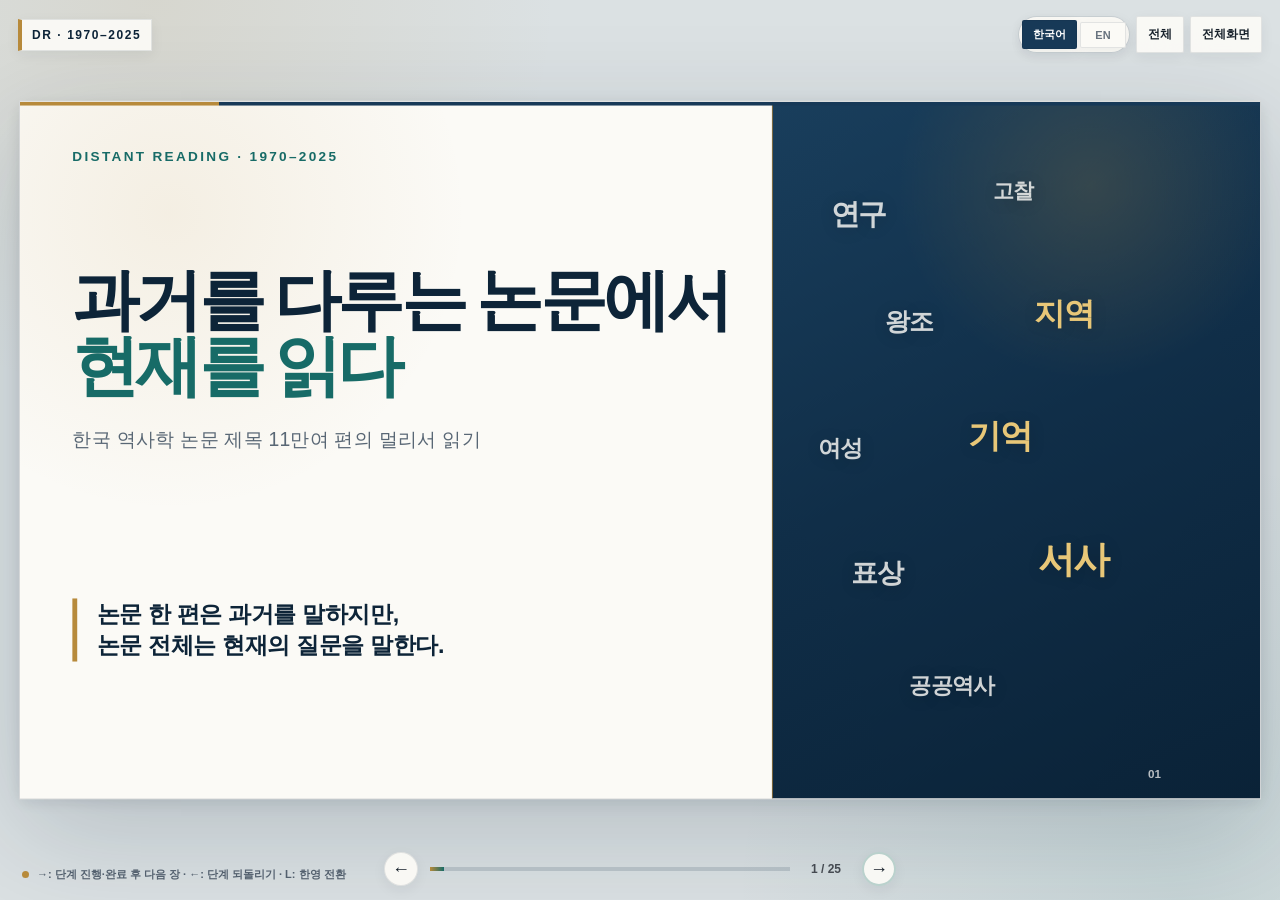
==== Korean_Historiography/index.html @ 8d629c1c "발표자료 2종 게시 및 Pages 진입점 추가" ====
<!DOCTYPE html>
<html lang="en">
<head>
  <meta charset="UTF-8">
  <meta name="viewport" content="width=device-width, initial-scale=1.0">
  <meta http-equiv="refresh" content="0; url=DH2026_Historiography_presentation.html">
  <link rel="canonical" href="DH2026_Historiography_presentation.html">
  <title>A Distant Reading of the Bulletin of Korean Historical Studies · DH2026</title>
  <script>
    window.location.replace(
      "DH2026_Historiography_presentation.html" +
      window.location.search +
      window.location.hash
    );
  </script>
</head>
<body>
  <p><a href="DH2026_Historiography_presentation.html">Open the presentation</a></p>
</body>
</html>
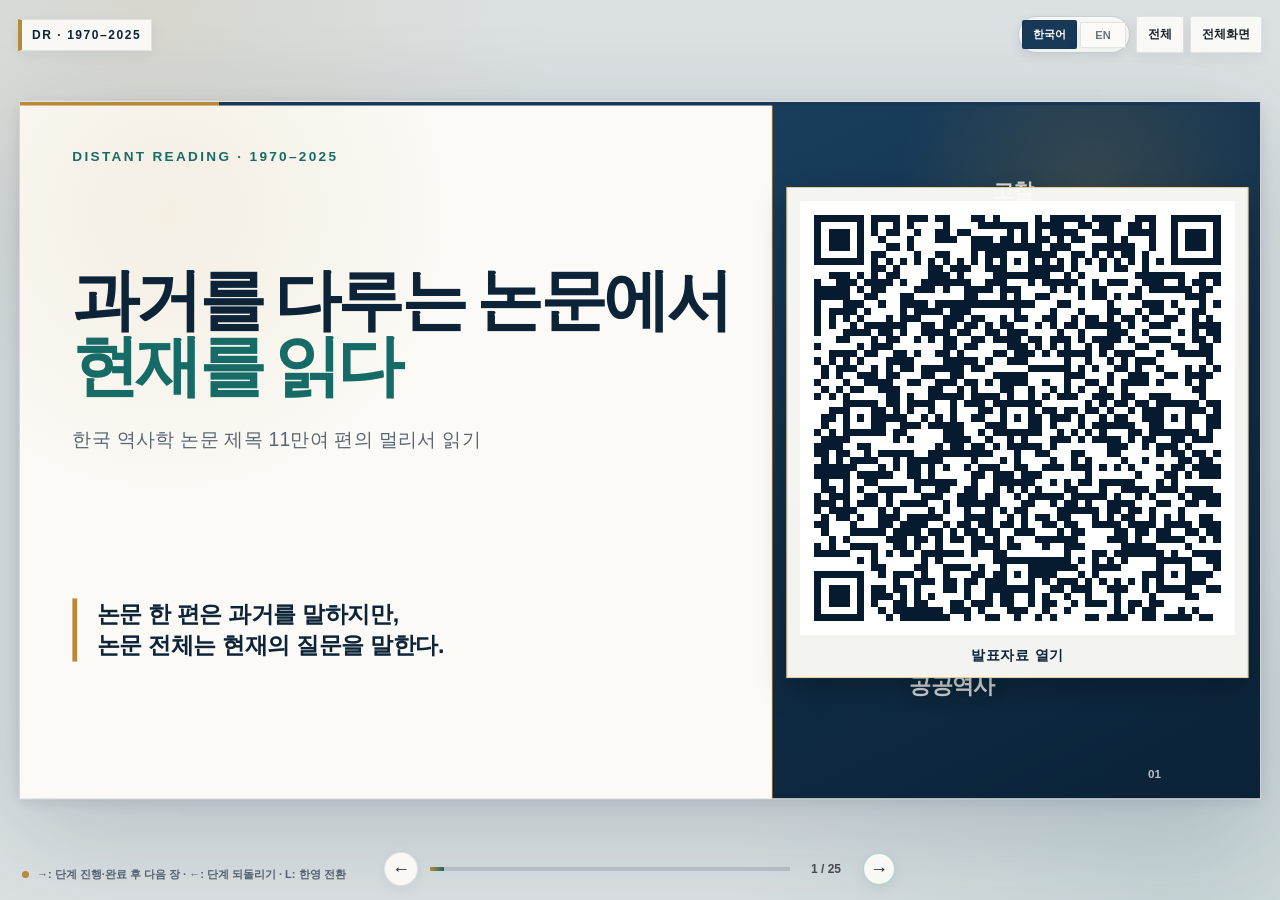
==== commit 5d175634: "Add files via upload" ====
--- a/Korean_Historiography/index.html
+++ b/Korean_Historiography/index.html
@@ -1,20 +1,4739 @@
-<!DOCTYPE html>
-<html lang="en">
-<head>
-  <meta charset="UTF-8">
-  <meta name="viewport" content="width=device-width, initial-scale=1.0">
-  <meta http-equiv="refresh" content="0; url=DH2026_Historiography_presentation.html">
-  <link rel="canonical" href="DH2026_Historiography_presentation.html">
-  <title>A Distant Reading of the Bulletin of Korean Historical Studies · DH2026</title>
-  <script>
-    window.location.replace(
-      "DH2026_Historiography_presentation.html" +
-      window.location.search +
-      window.location.hash
+<!doctype html>
+<html lang="ko">
+  <head>
+    <meta charset="utf-8" />
+    <meta name="viewport" content="width=device-width, initial-scale=1" />
+    <meta name="color-scheme" content="light" />
+    <meta
+      name="description"
+      content="1970~2025년 한국 역사학 논문 제목의 멀리서 읽기 — 한영 통합 발표자료"
+    />
+    <title>과거를 다루는 논문에서 현재를 읽다</title>
+    <style>
+:root {
+  --canvas: #ffffff;
+  --ink: #09111c;
+  --muted: #5f6975;
+  --panel: #e8edf2;
+  --panel-2: #f3f6f8;
+  --rule: #aeb8c3;
+  --accent: #315a7d;
+  --accent-strong: #0b2a4a;
+  --accent-deep: #061a30;
+  --danger-muted: #717984;
+  --slide-w: 1280px;
+  --slide-h: 720px;
+  --deck-scale: 0.8;
+  --font:
+    Pretendard, "Noto Sans KR", "Apple SD Gothic Neo", "Malgun Gothic",
+    "Segoe UI", Arial, sans-serif;
+}
+
+* {
+  box-sizing: border-box;
+}
+
+html,
+body {
+  width: 100%;
+  height: 100%;
+  margin: 0;
+}
+
+body {
+  overflow: hidden;
+  background: #dce2e8;
+  color: var(--ink);
+  font-family: var(--font);
+  -webkit-font-smoothing: antialiased;
+}
+
+body.render-mode {
+  background: var(--canvas);
+}
+
+body.render-mode .stage {
+  top: 360px;
+  left: 640px;
+  box-shadow: none;
+}
+
+body.render-mode .deck-toolbar,
+body.render-mode .deck-controls {
+  display: none;
+}
+
+button,
+a {
+  font: inherit;
+}
+
+button {
+  color: inherit;
+}
+
+.skip-link {
+  position: fixed;
+  z-index: 100;
+  top: 8px;
+  left: 8px;
+  padding: 8px 12px;
+  background: var(--ink);
+  color: #fff;
+  transform: translateY(-140%);
+}
+
+.skip-link:focus {
+  transform: none;
+}
+
+/* Language landing */
+.language-landing {
+  display: grid;
+  place-items: center;
+  overflow: auto;
+  background: var(--canvas);
+}
+
+.language-panel {
+  width: min(1040px, calc(100vw - 64px));
+  padding: 60px 0;
+}
+
+.language-panel h1 {
+  margin: 24px 0 18px;
+  font-size: clamp(48px, 6vw, 84px);
+  line-height: 0.98;
+  letter-spacing: -0.055em;
+}
+
+.kicker {
+  margin: 0;
+  font-size: 14px;
+  font-weight: 800;
+  letter-spacing: 0.16em;
+}
+
+.landing-en {
+  margin: 0;
+  color: var(--muted);
+  font-size: 24px;
+  letter-spacing: -0.02em;
+}
+
+.language-choices {
+  display: grid;
+  grid-template-columns: 1fr 1fr;
+  gap: 0;
+  margin-top: 76px;
+  border-top: 1px solid var(--ink);
+  border-bottom: 1px solid var(--ink);
+}
+
+.language-choice {
+  display: flex;
+  align-items: center;
+  gap: 24px;
+  min-height: 132px;
+  padding: 24px;
+  color: var(--ink);
+  text-decoration: none;
+}
+
+.language-choice + .language-choice {
+  border-left: 1px solid var(--ink);
+}
+
+.language-choice:hover,
+.language-choice:focus-visible {
+  background: var(--panel-2);
+  outline: 3px solid var(--accent-strong);
+  outline-offset: -3px;
+}
+
+.language-code {
+  display: grid;
+  width: 64px;
+  height: 64px;
+  place-items: center;
+  background: var(--ink);
+  color: #fff;
+  font-weight: 800;
+}
+
+.language-choice strong,
+.language-choice small {
+  display: block;
+}
+
+.language-choice strong {
+  font-size: 24px;
+}
+
+.language-choice small {
+  margin-top: 6px;
+  color: var(--muted);
+}
+
+.landing-help {
+  margin: 22px 0 0;
+  color: var(--muted);
+  font-size: 14px;
+}
+
+/* Deck chrome */
+.stage {
+  position: fixed;
+  z-index: 1;
+  top: 50%;
+  left: 50%;
+  width: var(--slide-w);
+  height: var(--slide-h);
+  overflow: hidden;
+  background: var(--canvas);
+  box-shadow: 0 24px 90px rgba(0, 0, 0, 0.16);
+  transform: translate(-50%, -50%) scale(var(--deck-scale));
+  transform-origin: center;
+}
+
+.deck-toolbar,
+.deck-controls {
+  position: fixed;
+  z-index: 30;
+  display: flex;
+  align-items: center;
+}
+
+.deck-toolbar {
+  top: 14px;
+  right: 18px;
+  left: 18px;
+  justify-content: space-between;
+}
+
+.deck-home,
+.toolbar-actions a,
+.toolbar-actions button,
+.deck-controls button {
+  border: 0;
+  background: rgba(255, 255, 255, 0.92);
+  color: var(--ink);
+  text-decoration: none;
+  cursor: pointer;
+}
+
+.deck-home {
+  padding: 8px 10px;
+  font-size: 12px;
+  font-weight: 900;
+  letter-spacing: 0.1em;
+}
+
+.toolbar-actions {
+  display: flex;
+  gap: 2px;
+}
+
+.toolbar-actions a,
+.toolbar-actions button {
+  padding: 8px 11px;
+  font-size: 12px;
+  font-weight: 700;
+}
+
+.toolbar-actions a:hover,
+.toolbar-actions button:hover,
+.toolbar-actions a:focus-visible,
+.toolbar-actions button:focus-visible,
+.deck-controls button:hover,
+.deck-controls button:focus-visible {
+  background: var(--ink);
+  color: #fff;
+  outline: none;
+}
+
+.deck-controls {
+  right: 18px;
+  bottom: 14px;
+  left: 18px;
+  justify-content: center;
+  gap: 12px;
+  pointer-events: none;
+}
+
+.deck-controls > * {
+  pointer-events: auto;
+}
+
+.deck-controls button {
+  display: grid;
+  width: 34px;
+  height: 34px;
+  place-items: center;
+  border-radius: 50%;
+  font-size: 18px;
+}
+
+.progress-track {
+  width: min(360px, 36vw);
+  height: 3px;
+  overflow: hidden;
+  background: rgba(0, 0, 0, 0.16);
+}
+
+.progress-track span {
+  display: block;
+  width: 0;
+  height: 100%;
+  background: var(--accent-strong);
+  transition: width 220ms ease;
+}
+
+.slide-counter {
+  min-width: 48px;
+  color: #454a51;
+  font-size: 12px;
+  font-weight: 800;
+  text-align: center;
+}
+
+/* Slide base */
+.slide {
+  position: relative;
+  width: var(--slide-w);
+  height: var(--slide-h);
+  overflow: hidden;
+  padding: 44px 54px 42px;
+  background: var(--canvas);
+}
+
+.slide::after {
+  position: absolute;
+  right: 54px;
+  bottom: 20px;
+  width: 40px;
+  border-top: 2px solid var(--accent-strong);
+  content: "";
+}
+
+.slide-header {
+  position: relative;
+  z-index: 3;
+}
+
+.eyebrow {
+  margin: 0 0 12px;
+  color: var(--muted);
+  font-size: 13px;
+  font-weight: 900;
+  letter-spacing: 0.15em;
+}
+
+.slide-title {
+  max-width: 1172px;
+  margin: 0;
+  font-size: 42px;
+  font-weight: 760;
+  line-height: 1.08;
+  letter-spacing: -0.045em;
+}
+
+.slide-title em,
+.slide em {
+  color: var(--accent-strong);
+  font-style: normal;
+}
+
+.slide-body,
+.slide-visual {
+  position: relative;
+  z-index: 2;
+}
+
+.slide-footer {
+  position: absolute;
+  z-index: 8;
+  right: 54px;
+  bottom: 20px;
+  color: var(--muted);
+  font-size: 12px;
+  font-weight: 800;
+  transform: translateX(-50px);
+}
+
+.takeaway {
+  margin: 0;
+  font-size: 22px;
+  line-height: 1.4;
+  letter-spacing: -0.025em;
+}
+
+.micro-note,
+.caution,
+.unit-label {
+  color: var(--muted);
+  font-size: 13px;
+  line-height: 1.45;
+}
+
+.caution {
+  padding-left: 12px;
+  border-left: 3px solid var(--rule);
+}
+
+.deck-definition {
+  margin: 18px 0 0;
+  color: #333941;
+  font-size: 18px;
+  line-height: 1.45;
+}
+
+/* Cover */
+.layout-cover {
+  padding: 48px 54px;
+}
+
+.layout-cover .slide-title {
+  width: 660px;
+  margin-top: 108px;
+  font-size: 67px;
+  line-height: 0.98;
+}
+
+body[data-lang="en"] .layout-cover .slide-title {
+  width: 690px;
+  font-size: 60px;
+  line-height: 1;
+}
+
+.layout-cover .cover-subtitle {
+  width: 590px;
+  margin: 28px 0 0;
+  color: var(--muted);
+  font-size: 20px;
+}
+
+.layout-cover .slide-body {
+  position: static;
+}
+
+.layout-cover .cover-thesis {
+  position: absolute;
+  top: 512px;
+  left: 54px;
+  width: 590px;
+  margin: 0;
+  font-size: 24px;
+  font-weight: 700;
+  line-height: 1.35;
+  letter-spacing: -0.025em;
+}
+
+body[data-lang="en"] .layout-cover .cover-thesis {
+  top: 440px;
+}
+
+.layout-cover .slide-visual {
+  position: absolute;
+  top: 0;
+  right: 0;
+  width: 505px;
+  height: 720px;
+  background: var(--panel-2);
+  border-left: 1px solid var(--rule);
+}
+
+.word-field {
+  position: absolute;
+  inset: 46px 38px;
+}
+
+.word-field span {
+  position: absolute;
+  top: var(--y);
+  left: var(--x);
+  color: #15181d;
+  font-size: calc(30px * var(--s));
+  font-weight: 760;
+  letter-spacing: -0.05em;
+  white-space: nowrap;
+}
+
+.word-field span:nth-child(4),
+.word-field span:nth-child(6),
+.word-field span:nth-child(8) {
+  color: var(--accent-strong);
+}
+
+.word-field-en span {
+  font-size: calc(27px * var(--s));
+}
+
+/* Research question */
+.layout-split-claim .slide-body {
+  margin-top: 52px;
+}
+
+.question-pair {
+  display: grid;
+  grid-template-columns: 1fr 1fr;
+  min-height: 344px;
+  border-top: 1px solid var(--ink);
+  border-bottom: 1px solid var(--ink);
+}
+
+.question-pair section {
+  position: relative;
+  padding: 48px 38px;
+}
+
+.question-pair section + section {
+  border-left: 1px solid var(--ink);
+  background: var(--panel-2);
+}
+
+.question-pair p {
+  margin: 0 0 24px;
+  color: var(--muted);
+  font-size: 17px;
+}
+
+.question-pair strong {
+  display: block;
+  font-size: 38px;
+  line-height: 1.16;
+  letter-spacing: -0.04em;
+}
+
+.question-index {
+  position: absolute;
+  top: 18px;
+  right: 24px;
+  color: var(--accent-strong);
+  font-size: 14px;
+  font-weight: 900;
+}
+
+.bottom-question {
+  margin: 25px 0 0;
+  font-size: 23px;
+  line-height: 1.35;
+  text-align: center;
+}
+
+/* Corpus */
+.layout-corpus .slide-body {
+  margin-top: 52px;
+}
+
+.metric-row {
+  display: grid;
+  grid-template-columns: repeat(3, 1fr);
+  border-top: 1px solid var(--ink);
+  border-bottom: 1px solid var(--ink);
+}
+
+.metric {
+  min-height: 158px;
+  padding: 28px 26px 24px;
+}
+
+.metric + .metric {
+  border-left: 1px solid var(--ink);
+}
+
+.metric strong,
+.metric span {
+  display: block;
+}
+
+.metric strong {
+  font-size: 46px;
+  letter-spacing: -0.045em;
+}
+
+.metric span {
+  margin-top: 12px;
+  color: var(--muted);
+  font-size: 16px;
+}
+
+.metric-muted {
+  color: var(--danger-muted);
+}
+
+.metric-accent {
+  background: var(--accent-strong);
+  color: #fff;
+}
+
+.metric-accent span {
+  color: rgba(255, 255, 255, 0.78);
+}
+
+.clarifier {
+  margin: 25px 0 0;
+  font-size: 19px;
+  line-height: 1.5;
+}
+
+.layout-corpus .slide-visual {
+  position: absolute;
+  right: 54px;
+  bottom: 74px;
+  left: 54px;
+}
+
+.pipeline {
+  display: flex;
+  align-items: center;
+  justify-content: space-between;
+  height: 58px;
+  border-top: 1px solid var(--rule);
+  border-bottom: 1px solid var(--rule);
+}
+
+.pipeline span {
+  font-size: 15px;
+  font-weight: 800;
+}
+
+.pipeline i {
+  color: var(--accent-strong);
+  font-style: normal;
+}
+
+.audit-line {
+  display: flex;
+  justify-content: flex-end;
+  gap: 26px;
+  margin-top: 14px;
+  color: var(--muted);
+  font-size: 13px;
+}
+
+.audit-line b {
+  color: var(--ink);
+}
+
+/* Volume */
+.layout-volume .slide-body {
+  position: absolute;
+  top: 168px;
+  left: 54px;
+  width: 500px;
+  height: 460px;
+}
+
+.volume-chart {
+  display: flex;
+  align-items: flex-end;
+  justify-content: center;
+  gap: 82px;
+  height: 420px;
+  padding: 0 36px 28px;
+  border-bottom: 1px solid var(--ink);
+}
+
+.volume-column {
+  display: grid;
+  grid-template-rows: 34px 300px 24px;
+  align-items: end;
+  width: 145px;
+  height: 100%;
+  text-align: center;
+}
+
+.volume-value {
+  align-self: center;
+  font-size: 23px;
+  font-weight: 850;
+}
+
+.volume-bar {
+  width: 100%;
+  height: var(--h);
+  min-height: 18px;
+  background: var(--ink);
+}
+
+.accent-bar {
+  background: var(--accent-strong);
+}
+
+.volume-label {
+  padding-top: 8px;
+  color: var(--muted);
+  font-size: 14px;
+  font-weight: 700;
+}
+
+.layout-volume .slide-visual {
+  position: absolute;
+  top: 166px;
+  right: 54px;
+  width: 590px;
+}
+
+.method-list {
+  border-top: 1px solid var(--ink);
+}
+
+.method-list p {
+  display: flex;
+  align-items: center;
+  min-height: 64px;
+  margin: 0;
+  border-bottom: 1px solid var(--rule);
+  font-size: 21px;
+  font-weight: 700;
+}
+
+.method-list span {
+  width: 54px;
+  color: var(--accent-strong);
+  font-size: 13px;
+  font-weight: 900;
+}
+
+.formula {
+  margin: 30px 0 0;
+  padding: 20px 24px;
+  background: var(--panel-2);
+  font-size: 18px;
+}
+
+/* Title density */
+.layout-title-density .slide-body {
+  margin-top: 50px;
+}
+
+.dual-change {
+  display: grid;
+  grid-template-columns: 1fr 1fr;
+  border-top: 1px solid var(--ink);
+  border-bottom: 1px solid var(--ink);
+}
+
+.dual-change section {
+  min-height: 230px;
+  padding: 28px 34px;
+}
+
+.dual-change section + section {
+  border-left: 1px solid var(--ink);
+}
+
+.dual-change section > span {
+  color: var(--muted);
+  font-size: 16px;
+  font-weight: 700;
+}
+
+.change-values {
+  display: flex;
+  align-items: baseline;
+  justify-content: space-between;
+  margin-top: 24px;
+}
+
+.change-values b,
+.change-values strong {
+  font-size: 31px;
+  letter-spacing: -0.04em;
+}
+
+.change-values strong {
+  color: var(--accent-strong);
+}
+
+.change-values i {
+  color: var(--rule);
+  font-style: normal;
+}
+
+.change-track {
+  position: relative;
+  height: 8px;
+  margin-top: 28px;
+  background: var(--panel);
+}
+
+.change-track span,
+.change-track b {
+  position: absolute;
+  top: 0;
+  height: 8px;
+}
+
+.change-track span {
+  left: 0;
+  width: var(--w);
+  background: var(--ink);
+}
+
+.change-track b {
+  right: 0;
+  width: calc(100% - var(--w) - 10px);
+  background: var(--accent-strong);
+}
+
+.dual-change small {
+  display: block;
+  margin-top: 15px;
+  color: var(--accent-strong);
+  font-size: 16px;
+  font-weight: 900;
+}
+
+.layout-title-density .slide-visual {
+  margin-top: 36px;
+}
+
+.grammar-shift {
+  display: grid;
+  grid-template-columns: 1fr 44px 1.35fr;
+  align-items: center;
+}
+
+.grammar-shift > div {
+  padding: 17px 20px;
+  border: 1px solid var(--rule);
+}
+
+.grammar-shift > i {
+  color: var(--accent-strong);
+  font-style: normal;
+  text-align: center;
+}
+
+.grammar-shift span,
+.grammar-shift b {
+  display: block;
+}
+
+.grammar-shift span {
+  margin-bottom: 8px;
+  color: var(--muted);
+  font-size: 13px;
+}
+
+.grammar-shift b {
+  font-size: 18px;
+}
+
+.grammar-rich {
+  border-color: var(--accent-strong) !important;
+}
+
+.layout-title-density .takeaway {
+  margin-top: 20px;
+  text-align: center;
+}
+
+/* Timeline */
+.layout-timeline .slide-body {
+  margin-top: 12px;
+}
+
+.era-timeline {
+  position: relative;
+  display: grid;
+  grid-template-columns: repeat(7, 1fr);
+  margin-top: 60px;
+  padding-top: 24px;
+}
+
+.era-timeline::before {
+  position: absolute;
+  top: 4px;
+  right: 5%;
+  left: 5%;
+  border-top: 2px solid var(--ink);
+  content: "";
+}
+
+.era-timeline > div {
+  position: relative;
+  min-height: 130px;
+  padding: 0 13px;
+  border-right: 1px solid var(--rule);
+}
+
+.era-timeline > div:last-child {
+  border-right: 0;
+}
+
+.era-timeline > div::before {
+  position: absolute;
+  top: -27px;
+  left: 13px;
+  width: 10px;
+  height: 10px;
+  background: var(--ink);
+  border-radius: 50%;
+  content: "";
+}
+
+.era-timeline > div:nth-child(4)::before,
+.era-timeline > div:nth-child(5)::before,
+.era-timeline > div:nth-child(7)::before {
+  background: var(--accent-strong);
+}
+
+.era-timeline b,
+.era-timeline span {
+  display: block;
+}
+
+.era-timeline b {
+  margin-bottom: 13px;
+  color: var(--accent-strong);
+  font-size: 14px;
+}
+
+.era-timeline span {
+  font-size: 17px;
+  font-weight: 760;
+  line-height: 1.45;
+  letter-spacing: -0.025em;
+}
+
+.era-timeline-en span {
+  font-size: 14px;
+}
+
+.layout-timeline .slide-visual {
+  position: absolute;
+  right: 54px;
+  bottom: 58px;
+  left: 54px;
+}
+
+.three-stats {
+  display: grid;
+  grid-template-columns: repeat(3, 1fr);
+  border-top: 1px solid var(--ink);
+  border-bottom: 1px solid var(--ink);
+}
+
+.three-stats span {
+  padding: 16px 20px;
+  color: var(--muted);
+  font-size: 14px;
+  text-align: center;
+}
+
+.three-stats span + span {
+  border-left: 1px solid var(--rule);
+}
+
+.three-stats b {
+  margin-right: 8px;
+  color: var(--ink);
+  font-size: 24px;
+}
+
+.layout-timeline .micro-note {
+  margin: 12px 0 0;
+  text-align: center;
+}
+
+/* 1970s grammar */
+.layout-grammar-era .slide-body {
+  margin-top: 55px;
+}
+
+.token-line {
+  display: flex;
+  flex-wrap: wrap;
+  gap: 10px;
+}
+
+.token-line span {
+  padding: 10px 16px;
+  background: var(--panel);
+  font-weight: 800;
+}
+
+.token-line-large span {
+  padding: 14px 23px;
+  font-size: 24px;
+}
+
+.token-line-en span {
+  font-size: 17px;
+}
+
+.grammar-equation {
+  display: grid;
+  grid-template-columns: 1fr 80px 1fr;
+  align-items: center;
+  margin-top: 52px;
+  padding: 34px 0;
+  border-top: 1px solid var(--ink);
+  border-bottom: 1px solid var(--ink);
+}
+
+.grammar-equation > div {
+  text-align: center;
+}
+
+.grammar-equation small,
+.grammar-equation b {
+  display: block;
+}
+
+.grammar-equation small {
+  margin-bottom: 12px;
+  color: var(--muted);
+  font-size: 15px;
+}
+
+.grammar-equation b {
+  font-size: 28px;
+}
+
+.grammar-equation > i {
+  color: var(--accent-strong);
+  font-size: 32px;
+  font-style: normal;
+  text-align: center;
+}
+
+.layout-grammar-era .slide-visual {
+  display: flex;
+  align-items: flex-end;
+  justify-content: space-between;
+  margin-top: 28px;
+}
+
+.era-claim {
+  margin: 0;
+  font-size: 26px;
+  font-weight: 680;
+  line-height: 1.35;
+  letter-spacing: -0.035em;
+}
+
+.layout-grammar-era .caution {
+  width: 260px;
+  margin: 0;
+}
+
+/* Rise */
+.layout-rise .slide-body {
+  position: absolute;
+  top: 180px;
+  left: 54px;
+  width: 660px;
+}
+
+.rise-chart {
+  border-top: 1px solid var(--ink);
+}
+
+.rise-chart > div {
+  display: grid;
+  grid-template-columns: 82px 1fr 112px;
+  align-items: center;
+  min-height: 61px;
+  border-bottom: 1px solid var(--rule);
+}
+
+.rise-chart > div > span {
+  font-size: 18px;
+  font-weight: 800;
+}
+
+.rise-chart > div > strong {
+  font-size: 14px;
+  text-align: right;
+}
+
+.rise-chart i {
+  position: relative;
+  display: block;
+  height: 7px;
+  margin: 0 15px;
+  background: var(--panel);
+}
+
+.rise-chart i b {
+  position: absolute;
+  top: 0;
+  left: var(--start);
+  width: calc(var(--end) - var(--start));
+  height: 7px;
+  background: var(--accent-strong);
+}
+
+.rise-chart i b::before,
+.rise-chart i b::after {
+  position: absolute;
+  top: 50%;
+  width: 12px;
+  height: 12px;
+  border-radius: 50%;
+  content: "";
+  transform: translateY(-50%);
+}
+
+.rise-chart i b::before {
+  left: -5px;
+  background: var(--ink);
+}
+
+.rise-chart i b::after {
+  right: -5px;
+  background: var(--accent-strong);
+}
+
+.unit-label {
+  display: block;
+  margin-top: 9px;
+  text-align: right;
+}
+
+.layout-rise .slide-visual {
+  position: absolute;
+  top: 190px;
+  right: 54px;
+  width: 460px;
+}
+
+.co-pairs {
+  border-top: 1px solid var(--ink);
+}
+
+.co-pairs span {
+  display: block;
+  padding: 20px 10px;
+  border-bottom: 1px solid var(--rule);
+  font-size: 23px;
+  font-weight: 800;
+  text-align: center;
+}
+
+.co-pairs i {
+  margin: 0 20px;
+  color: var(--accent-strong);
+  font-style: normal;
+}
+
+.layout-rise .takeaway {
+  margin-top: 38px;
+}
+
+/* 1990s scale */
+.layout-scale .slide-body {
+  position: absolute;
+  top: 165px;
+  left: 54px;
+  width: 650px;
+  height: 450px;
+}
+
+.scale-shift {
+  position: relative;
+  height: 430px;
+  border: 1px solid var(--rule);
+  background: var(--panel-2);
+}
+
+.scale-center {
+  position: absolute;
+  top: 50%;
+  left: 50%;
+  display: grid;
+  width: 164px;
+  height: 164px;
+  place-items: center;
+  background: var(--ink);
+  color: #fff;
+  border-radius: 50%;
+  font-size: 22px;
+  font-weight: 850;
+  text-align: center;
+  transform: translate(-50%, -50%);
+}
+
+.scale-rays span {
+  position: absolute;
+  padding: 9px 13px;
+  background: #fff;
+  border: 1px solid var(--accent-strong);
+  color: var(--accent-strong);
+  font-size: 16px;
+  font-weight: 800;
+}
+
+.scale-rays span:nth-child(1) { top: 42px; left: 68px; }
+.scale-rays span:nth-child(2) { top: 180px; left: 42px; }
+.scale-rays span:nth-child(3) { bottom: 38px; left: 92px; }
+.scale-rays span:nth-child(4) { top: 40px; right: 78px; }
+.scale-rays span:nth-child(5) { top: 174px; right: 38px; }
+.scale-rays span:nth-child(6) { right: 78px; bottom: 37px; }
+.scale-rays span:nth-child(7) { bottom: 12px; left: 255px; }
+
+.layout-scale .slide-visual {
+  position: absolute;
+  top: 165px;
+  right: 54px;
+  width: 430px;
+}
+
+.rise-numbers {
+  border-top: 1px solid var(--ink);
+}
+
+.rise-numbers span {
+  display: flex;
+  justify-content: space-between;
+  padding: 17px 4px;
+  border-bottom: 1px solid var(--rule);
+  font-size: 19px;
+  font-variant-numeric: tabular-nums;
+}
+
+.rise-numbers b {
+  color: var(--accent-strong);
+}
+
+.era-claim.compact {
+  margin-top: 40px;
+  font-size: 24px;
+}
+
+/* Concept sequence */
+.layout-concept-sequence .slide-body {
+  margin-top: 58px;
+}
+
+.concept-steps {
+  display: grid;
+  grid-template-columns: 1fr 48px 1fr 48px 1fr;
+  align-items: stretch;
+}
+
+.concept-steps > section {
+  min-height: 250px;
+  padding: 28px;
+  border-top: 1px solid var(--ink);
+  border-bottom: 1px solid var(--ink);
+}
+
+.concept-steps > section:nth-of-type(2) {
+  background: var(--panel-2);
+}
+
+.concept-steps > section:nth-of-type(3) {
+  background: var(--accent-strong);
+  color: #fff;
+}
+
+.concept-steps > i {
+  align-self: center;
+  color: var(--accent-strong);
+  font-size: 25px;
+  font-style: normal;
+  text-align: center;
+}
+
+.concept-steps span,
+.concept-steps strong,
+.concept-steps p {
+  display: block;
+}
+
+.concept-steps span {
+  color: var(--muted);
+  font-size: 14px;
+  font-weight: 850;
+}
+
+.concept-steps > section:nth-of-type(3) span {
+  color: rgba(255,255,255,.7);
+}
+
+.concept-steps strong {
+  margin-top: 24px;
+  font-size: 27px;
+  letter-spacing: -0.03em;
+}
+
+.concept-steps p {
+  margin: 38px 0 0;
+  font-size: 17px;
+  line-height: 1.6;
+}
+
+.layout-concept-sequence .slide-visual {
+  margin-top: 28px;
+}
+
+.layout-concept-sequence .era-claim {
+  font-size: 24px;
+  text-align: center;
+}
+
+.layout-concept-sequence .micro-note {
+  margin: 14px 0 0;
+  text-align: center;
+}
+
+/* Present use */
+.layout-present-use .slide-body {
+  margin-top: 48px;
+}
+
+.three-columns {
+  display: grid;
+  grid-template-columns: repeat(3, 1fr);
+  border-top: 1px solid var(--ink);
+  border-bottom: 1px solid var(--ink);
+}
+
+.three-columns section {
+  min-height: 246px;
+  padding: 25px 28px;
+}
+
+.three-columns section + section {
+  border-left: 1px solid var(--rule);
+}
+
+.three-columns section:nth-child(2) {
+  background: var(--panel-2);
+}
+
+.three-columns section:nth-child(3) {
+  background: var(--ink);
+  color: #fff;
+}
+
+.three-columns span,
+.three-columns strong {
+  display: block;
+}
+
+.three-columns span {
+  margin-bottom: 18px;
+  color: var(--accent-strong);
+  font-size: 14px;
+  font-weight: 900;
+}
+
+.three-columns strong {
+  font-size: 24px;
+}
+
+.three-columns p {
+  margin: 25px 0 0;
+  font-size: 17px;
+  line-height: 1.6;
+}
+
+.layout-present-use .slide-visual {
+  margin-top: 25px;
+}
+
+.mediation-line {
+  display: flex;
+  align-items: center;
+  justify-content: center;
+  gap: 18px;
+}
+
+.mediation-line span {
+  padding: 10px 15px;
+  border-bottom: 3px solid var(--accent-strong);
+  font-size: 18px;
+  font-weight: 800;
+}
+
+.mediation-line i {
+  color: var(--rule);
+  font-style: normal;
+}
+
+.layout-present-use .takeaway {
+  margin-top: 20px;
+  text-align: center;
+}
+
+.layout-present-use .caution {
+  margin: 14px auto 0;
+  width: max-content;
+}
+
+/* Joseon */
+.layout-joseon .slide-body {
+  margin-top: 50px;
+}
+
+.joseon-compare {
+  display: grid;
+  grid-template-columns: 1fr 70px 1fr;
+  align-items: stretch;
+}
+
+.joseon-compare section {
+  min-height: 268px;
+  padding: 29px 32px;
+  border-top: 1px solid var(--ink);
+  border-bottom: 1px solid var(--ink);
+}
+
+.joseon-compare section:last-child {
+  background: var(--panel-2);
+  border-color: var(--accent-strong);
+}
+
+.joseon-compare > i {
+  align-self: center;
+  color: var(--accent-strong);
+  font-size: 30px;
+  font-style: normal;
+  text-align: center;
+}
+
+.joseon-compare span,
+.joseon-compare strong,
+.joseon-compare p {
+  display: block;
+}
+
+.joseon-compare span {
+  color: var(--muted);
+  font-size: 14px;
+  font-weight: 850;
+}
+
+.joseon-compare strong {
+  margin-top: 25px;
+  font-size: 29px;
+  line-height: 1.35;
+}
+
+.joseon-compare p {
+  margin: 30px 0 0;
+  color: var(--muted);
+  font-size: 16px;
+  line-height: 1.45;
+}
+
+.layout-joseon .slide-visual {
+  margin-top: 26px;
+}
+
+.confidence-strip {
+  display: grid;
+  grid-template-columns: repeat(3, 1fr);
+  border-top: 1px solid var(--ink);
+  border-bottom: 1px solid var(--ink);
+}
+
+.confidence-strip > span {
+  display: flex;
+  align-items: baseline;
+  gap: 9px;
+  padding: 14px 20px;
+  font-size: 19px;
+  font-weight: 850;
+}
+
+.confidence-strip > span + span {
+  border-left: 1px solid var(--rule);
+}
+
+.confidence-strip b {
+  color: var(--accent-strong);
+}
+
+.confidence-strip small {
+  color: var(--muted);
+  font-size: 12px;
+  font-weight: 600;
+}
+
+.layout-joseon .micro-note {
+  margin: 12px 0 0;
+  text-align: center;
+}
+
+/* Networks */
+.layout-networks .slide-body {
+  margin-top: 8px;
+}
+
+.network-row {
+  display: grid;
+  grid-template-columns: repeat(3, 1fr);
+  margin-top: 18px;
+  border-top: 1px solid var(--ink);
+  border-bottom: 1px solid var(--ink);
+}
+
+.mini-network {
+  position: relative;
+  height: 270px;
+}
+
+.mini-network + .mini-network {
+  border-left: 1px solid var(--rule);
+}
+
+.mini-network > b {
+  position: absolute;
+  top: 18px;
+  left: 20px;
+  color: var(--accent-strong);
+  font-size: 14px;
+}
+
+.node {
+  position: absolute;
+  z-index: 3;
+  padding: 7px 10px;
+  background: #fff;
+  border: 1px solid var(--ink);
+  font-size: 14px;
+  font-weight: 850;
+}
+
+.n1 { top: 83px; left: 46px; }
+.n2 { top: 83px; right: 48px; }
+.n3 { top: 185px; left: 53px; }
+.n4 { top: 218px; left: 160px; }
+.n5 { top: 180px; right: 48px; }
+
+.edge {
+  position: absolute;
+  z-index: 1;
+  height: 2px;
+  background: var(--accent-strong);
+  transform-origin: left center;
+}
+
+.e1 { top: 101px; left: 95px; width: 180px; transform: rotate(0deg); }
+.e2 { top: 112px; left: 98px; width: 142px; transform: rotate(43deg); }
+.e3 { top: 231px; left: 199px; width: 122px; transform: rotate(-24deg); }
+
+.layout-networks .slide-visual {
+  display: grid;
+  grid-template-columns: 1.5fr 1fr;
+  align-items: center;
+  gap: 40px;
+  margin-top: 13px;
+}
+
+.layout-networks .takeaway {
+  font-size: 20px;
+}
+
+.pair-stat {
+  padding: 14px 18px;
+  background: var(--panel-2);
+  font-size: 15px;
+  text-align: center;
+}
+
+.pair-stat i {
+  margin: 0 10px;
+  color: var(--accent-strong);
+  font-style: normal;
+}
+
+.pair-stat strong {
+  color: var(--accent-strong);
+}
+
+/* Robustness */
+.layout-robustness .slide-body {
+  position: absolute;
+  top: 157px;
+  left: 54px;
+  width: 520px;
+}
+
+.validation-ladder {
+  border-top: 1px solid var(--ink);
+}
+
+.validation-ladder span {
+  display: flex;
+  align-items: center;
+  min-height: 61px;
+  border-bottom: 1px solid var(--rule);
+  font-size: 17px;
+  font-weight: 720;
+}
+
+.validation-ladder b {
+  width: 50px;
+  color: var(--accent-strong);
+  font-size: 13px;
+}
+
+.layout-robustness .slide-visual {
+  position: absolute;
+  top: 166px;
+  right: 54px;
+  width: 620px;
+}
+
+.robust-funnel {
+  display: grid;
+  grid-template-columns: 1fr 28px 1fr 28px 1fr;
+  align-items: center;
+}
+
+.robust-funnel > div {
+  min-height: 152px;
+  padding: 25px 18px;
+  background: var(--panel-2);
+  text-align: center;
+}
+
+.robust-funnel > i {
+  color: var(--accent-strong);
+  font-style: normal;
+  text-align: center;
+}
+
+.robust-funnel strong,
+.robust-funnel span {
+  display: block;
+}
+
+.robust-funnel strong {
+  font-size: 48px;
+}
+
+.robust-funnel span {
+  margin-top: 7px;
+  color: var(--muted);
+  font-size: 13px;
+}
+
+.robust-funnel .funnel-accent {
+  background: var(--accent-strong);
+  color: #fff;
+}
+
+.robust-funnel .funnel-accent span {
+  color: rgba(255, 255, 255, 0.8);
+}
+
+.panel-check {
+  margin: 24px 0 0;
+  padding: 18px;
+  border-top: 1px solid var(--ink);
+  border-bottom: 1px solid var(--ink);
+  font-size: 19px;
+  text-align: center;
+}
+
+.panel-check strong {
+  color: var(--accent-strong);
+}
+
+.correction {
+  margin-top: 22px;
+}
+
+.correction span {
+  display: block;
+  padding: 10px 0;
+  border-bottom: 1px solid var(--rule);
+  font-size: 14px;
+}
+
+.correction b {
+  display: inline-block;
+  width: 70px;
+  color: var(--accent-strong);
+}
+
+body[data-lang="en"] .correction b {
+  width: 88px;
+}
+
+/* Closing */
+.layout-closing {
+  padding-top: 48px;
+}
+
+.layout-closing .slide-title {
+  width: 1080px;
+  margin-top: 45px;
+  font-size: 55px;
+  line-height: 1.04;
+}
+
+.layout-closing .slide-body {
+  margin-top: 42px;
+}
+
+.closing-thesis {
+  margin: 0;
+  padding: 28px 0;
+  border-top: 1px solid var(--ink);
+  border-bottom: 1px solid var(--ink);
+  font-size: 26px;
+  line-height: 1.48;
+}
+
+.closing-thesis span {
+  color: var(--muted);
+}
+
+.closing-thesis strong {
+  font-size: 29px;
+}
+
+.layout-closing .slide-visual {
+  margin-top: 26px;
+}
+
+.limits {
+  display: grid;
+  grid-template-columns: repeat(3, 1fr);
+  border-bottom: 1px solid var(--rule);
+}
+
+.limits span {
+  min-height: 60px;
+  padding: 0 18px 14px;
+  color: var(--muted);
+  font-size: 13px;
+  line-height: 1.45;
+}
+
+.limits span + span {
+  border-left: 1px solid var(--rule);
+}
+
+.final-line {
+  margin: 24px 0 0;
+  font-size: 20px;
+  line-height: 1.45;
+  text-align: right;
+}
+
+/* Notes and overview */
+.overview {
+  position: fixed;
+  z-index: 60;
+  background: rgba(255, 255, 255, 0.98);
+  box-shadow: 0 20px 70px rgba(0, 0, 0, 0.2);
+  opacity: 0;
+  pointer-events: none;
+  transition: opacity 160ms ease;
+}
+
+.overview[aria-hidden="false"] {
+  opacity: 1;
+  pointer-events: auto;
+}
+
+.overview-close {
+  position: absolute;
+  top: 10px;
+  right: 12px;
+  width: 32px;
+  height: 32px;
+  border: 0;
+  background: transparent;
+  font-size: 26px;
+  cursor: pointer;
+}
+
+.overview {
+  inset: 24px;
+  overflow: auto;
+  padding: 54px 48px 48px;
+}
+
+.overview-grid {
+  display: grid;
+  grid-template-columns: repeat(auto-fill, minmax(240px, 1fr));
+  gap: 18px;
+}
+
+.overview-card {
+  min-height: 150px;
+  padding: 20px;
+  border: 1px solid var(--rule);
+  background: #fff;
+  text-align: left;
+  cursor: pointer;
+}
+
+.overview-card:hover,
+.overview-card:focus-visible {
+  border-color: var(--accent-strong);
+  outline: 2px solid var(--accent-strong);
+}
+
+.overview-card span {
+  display: block;
+  margin-bottom: 12px;
+  color: var(--accent-strong);
+  font-size: 12px;
+  font-weight: 900;
+}
+
+.overview-card strong {
+  font-size: 18px;
+  line-height: 1.35;
+}
+
+/* Bilingual and interactive controls */
+.language-toggle {
+  display: inline-flex;
+  align-items: center;
+  gap: 3px;
+  padding: 3px;
+  border: 1px solid rgba(11, 42, 74, 0.28);
+  border-radius: 999px;
+  background: rgba(255, 255, 255, 0.94);
+}
+
+.language-toggle button {
+  min-width: 46px;
+  padding: 6px 10px;
+  border: 0;
+  border-radius: 999px;
+  background: transparent;
+  color: var(--muted);
+  font-size: 11px;
+  font-weight: 900;
+  cursor: pointer;
+}
+
+.language-toggle button[aria-pressed="true"] {
+  background: var(--accent-strong);
+  color: #fff;
+}
+
+.interaction-hint {
+  position: fixed;
+  z-index: 30;
+  bottom: 18px;
+  left: 22px;
+  display: flex;
+  align-items: center;
+  gap: 8px;
+  color: #53606e;
+  font-size: 11px;
+  font-weight: 750;
+  pointer-events: none;
+}
+
+.interaction-hint::before {
+  width: 7px;
+  height: 7px;
+  background: var(--accent-strong);
+  border-radius: 50%;
+  content: "";
+  animation: hint-pulse 1.8s ease-in-out infinite;
+}
+
+.reveal-item {
+  transition:
+    opacity 260ms ease,
+    transform 260ms ease,
+    filter 260ms ease;
+}
+
+.reveal-item.is-pending {
+  opacity: 0.18;
+  filter: grayscale(0.7);
+  transform: translateY(10px);
+}
+
+.reveal-item.is-revealed {
+  opacity: 1;
+  filter: none;
+  transform: none;
+}
+
+.era-timeline > div,
+.concept-steps > section,
+.validation-ladder > span,
+.mini-network,
+.metric,
+.question-pair > section {
+  cursor: pointer;
+}
+
+.era-timeline > div:hover,
+.era-timeline > div:focus-visible,
+.era-timeline > div.is-active {
+  background: var(--panel-2);
+  outline: 2px solid var(--accent-strong);
+  outline-offset: -2px;
+}
+
+.era-timeline > div.is-active b {
+  color: var(--accent-deep);
+}
+
+.timeline-detail,
+.validation-detail,
+.network-detail {
+  min-height: 46px;
+  margin-top: 13px;
+  padding: 11px 16px;
+  background: var(--accent-strong);
+  color: #fff;
+  font-size: 14px;
+  line-height: 1.5;
+}
+
+.concept-steps > section:hover,
+.concept-steps > section:focus-visible,
+.concept-steps > section.is-active {
+  outline: 3px solid var(--accent-strong);
+  outline-offset: -3px;
+  transform: translateY(-7px);
+}
+
+.concept-steps > section {
+  transition:
+    transform 180ms ease,
+    outline-color 180ms ease,
+    background 180ms ease;
+}
+
+.validation-ladder > span:hover,
+.validation-ladder > span:focus-visible,
+.validation-ladder > span.is-active {
+  padding-left: 10px;
+  background: var(--panel-2);
+  color: var(--accent-deep);
+}
+
+.mini-network:hover,
+.mini-network:focus-visible,
+.mini-network.is-active {
+  background: var(--panel-2);
+}
+
+.mini-network.is-active .edge {
+  height: 4px;
+  background: var(--accent-deep);
+}
+
+.mini-network.is-active .node {
+  border-color: var(--accent-deep);
+  color: var(--accent-deep);
+}
+
+.interactive-mode {
+  position: absolute;
+  z-index: 10;
+  top: 112px;
+  right: 54px;
+  display: flex;
+  border-bottom: 1px solid var(--rule);
+}
+
+.interactive-mode button {
+  padding: 7px 12px;
+  border: 0;
+  background: transparent;
+  color: var(--muted);
+  font-size: 12px;
+  font-weight: 850;
+  cursor: pointer;
+}
+
+.interactive-mode button[aria-pressed="true"] {
+  border-bottom: 3px solid var(--accent-strong);
+  color: var(--accent-strong);
+}
+
+.layout-volume.is-normalized .volume-column:first-child .volume-bar {
+  height: 74%;
+}
+
+.layout-volume.is-normalized .volume-column:last-child .volume-bar {
+  height: 74%;
+}
+
+.layout-volume.is-normalized .volume-value {
+  font-size: 0;
+}
+
+.layout-volume.is-normalized .volume-column:first-child .volume-value::after,
+.layout-volume.is-normalized .volume-column:last-child .volume-value::after {
+  font-size: 20px;
+  content: "1,000 titles";
+}
+
+body[data-lang="ko"] .layout-volume.is-normalized .volume-column:first-child .volume-value::after,
+body[data-lang="ko"] .layout-volume.is-normalized .volume-column:last-child .volume-value::after {
+  content: "1,000편";
+}
+
+.layout-volume.is-normalized .formula {
+  background: var(--accent-strong);
+  color: #fff;
+}
+
+.slide-enter .volume-bar {
+  animation: bar-rise 620ms cubic-bezier(0.2, 0.8, 0.2, 1) both;
+  transform-origin: bottom;
+}
+
+.slide-enter .rise-chart i b,
+.slide-enter .change-track span,
+.slide-enter .change-track b {
+  animation: line-grow 660ms cubic-bezier(0.2, 0.8, 0.2, 1) both;
+  transform-origin: left center;
+}
+
+body.is-language-changing .stage {
+  animation: language-swap 260ms ease both;
+}
+
+@keyframes bar-rise {
+  from {
+    transform: scaleY(0);
+  }
+  to {
+    transform: scaleY(1);
+  }
+}
+
+@keyframes line-grow {
+  from {
+    transform: scaleX(0);
+  }
+  to {
+    transform: scaleX(1);
+  }
+}
+
+@keyframes language-swap {
+  0% {
+    opacity: 1;
+    transform: translate(-50%, -50%) scale(var(--deck-scale));
+  }
+  45% {
+    opacity: 0.18;
+    transform: translate(-50%, -50%) scale(calc(var(--deck-scale) * 0.985));
+  }
+  100% {
+    opacity: 1;
+    transform: translate(-50%, -50%) scale(var(--deck-scale));
+  }
+}
+
+@keyframes hint-pulse {
+  0%,
+  100% {
+    opacity: 0.3;
+    transform: scale(0.8);
+  }
+  50% {
+    opacity: 1;
+    transform: scale(1.2);
+  }
+}
+
+/* Transitions */
+.slide-enter {
+  animation: slide-enter 240ms ease both;
+}
+
+@keyframes slide-enter {
+  from {
+    opacity: 0;
+    transform: translateX(18px);
+  }
+  to {
+    opacity: 1;
+    transform: none;
+  }
+}
+
+@media (prefers-reduced-motion: reduce) {
+  *,
+  *::before,
+  *::after {
+    scroll-behavior: auto !important;
+    animation-duration: 0.001ms !important;
+    transition-duration: 0.001ms !important;
+  }
+}
+
+@media (max-width: 700px) {
+  .deck-toolbar {
+    right: 8px;
+    left: 8px;
+  }
+
+  .deck-home {
+    display: none;
+  }
+
+  .toolbar-actions {
+    margin-left: auto;
+  }
+
+  .toolbar-actions a,
+  .toolbar-actions button {
+    padding: 7px 8px;
+    font-size: 11px;
+  }
+
+  .language-choices {
+    grid-template-columns: 1fr;
+  }
+
+  .language-choice + .language-choice {
+    border-top: 1px solid var(--ink);
+    border-left: 0;
+  }
+}
+
+/* 2026 editorial polish — archival atlas */
+:root {
+  --canvas: #fbfaf6;
+  --ink: #17212b;
+  --muted: #68737f;
+  --panel: #e7ecec;
+  --panel-2: #f2f0e9;
+  --rule: #c8c3b8;
+  --accent: #176b67;
+  --accent-strong: #173957;
+  --accent-deep: #0d2438;
+  --brass: #b78a3b;
+  --brass-soft: #e8dcc3;
+  --navy-wash: #e9eef2;
+  --teal-wash: #e7f0ed;
+}
+
+body {
+  background:
+    radial-gradient(circle at 12% 0%, rgba(183, 138, 59, 0.12), transparent 28%),
+    radial-gradient(circle at 92% 100%, rgba(23, 107, 103, 0.1), transparent 30%),
+    #dbe1e3;
+}
+
+.stage {
+  border: 1px solid rgba(13, 36, 56, 0.16);
+  background: var(--canvas);
+  box-shadow:
+    0 34px 110px rgba(13, 36, 56, 0.18),
+    0 4px 16px rgba(13, 36, 56, 0.1);
+}
+
+.deck-toolbar {
+  top: 16px;
+}
+
+.deck-home,
+.toolbar-actions a,
+.toolbar-actions button,
+.deck-controls button {
+  border: 1px solid rgba(13, 36, 56, 0.1);
+  background: rgba(251, 250, 246, 0.94);
+  box-shadow: 0 4px 14px rgba(13, 36, 56, 0.06);
+  backdrop-filter: blur(10px);
+}
+
+.deck-home {
+  border-left: 4px solid var(--brass);
+  color: var(--accent-deep);
+  letter-spacing: 0.13em;
+}
+
+.toolbar-actions {
+  gap: 6px;
+}
+
+.toolbar-actions a,
+.toolbar-actions button {
+  border-radius: 2px;
+}
+
+.language-toggle {
+  border-color: rgba(23, 57, 87, 0.22);
+  background: rgba(251, 250, 246, 0.96);
+  box-shadow: 0 4px 14px rgba(13, 36, 56, 0.06);
+}
+
+.language-toggle button[aria-pressed="true"] {
+  background: var(--accent-strong);
+}
+
+.slide {
+  background:
+    linear-gradient(90deg, rgba(23, 57, 87, 0.025), transparent 25%),
+    var(--canvas);
+}
+
+.slide::before {
+  position: absolute;
+  z-index: 12;
+  top: 0;
+  right: 0;
+  left: 0;
+  height: 4px;
+  background: linear-gradient(90deg, var(--brass) 0 16%, var(--accent-strong) 16% 100%);
+  content: "";
+}
+
+.slide::after {
+  width: 54px;
+  border-color: var(--brass);
+}
+
+.eyebrow {
+  color: var(--accent);
+  letter-spacing: 0.17em;
+}
+
+.slide-title {
+  color: var(--accent-deep);
+  font-weight: 800;
+  text-wrap: balance;
+}
+
+.slide-title em,
+.slide em {
+  color: var(--accent);
+}
+
+.slide-footer {
+  color: #7c7060;
+}
+
+.deck-definition {
+  color: #46515b;
+}
+
+.takeaway b,
+.takeaway strong {
+  color: var(--accent);
+}
+
+.micro-note,
+.caution,
+.unit-label {
+  color: #6f746f;
+}
+
+.caution {
+  border-left-color: var(--brass);
+  background: linear-gradient(90deg, rgba(183, 138, 59, 0.08), transparent);
+}
+
+.progress-track {
+  height: 4px;
+  background: rgba(13, 36, 56, 0.14);
+}
+
+.progress-track span {
+  background: linear-gradient(90deg, var(--brass), var(--accent));
+}
+
+.interaction-hint::before {
+  background: var(--brass);
+}
+
+/* Cover: paper and ink */
+.layout-cover {
+  background:
+    radial-gradient(circle at 12% 16%, rgba(183, 138, 59, 0.1), transparent 24%),
+    var(--canvas);
+}
+
+.layout-cover .slide-title {
+  width: 690px;
+  color: var(--accent-deep);
+  font-family: "Noto Serif KR", "Nanum Myeongjo", Batang, serif;
+  font-size: 69px;
+  font-weight: 800;
+  letter-spacing: -0.058em;
+}
+
+body[data-lang="en"] .layout-cover .slide-title {
+  font-family: Georgia, "Times New Roman", serif;
+  font-size: 61px;
+  letter-spacing: -0.045em;
+}
+
+.layout-cover .cover-subtitle {
+  color: #596775;
+}
+
+.layout-cover .cover-thesis {
+  width: 610px;
+  padding-left: 20px;
+  border-left: 5px solid var(--brass);
+  color: var(--accent-deep);
+}
+
+.layout-cover .slide-visual {
+  border-left: 1px solid rgba(183, 138, 59, 0.68);
+  background:
+    radial-gradient(circle at 65% 12%, rgba(183, 138, 59, 0.2), transparent 28%),
+    linear-gradient(155deg, #193e5c 0%, #102e48 48%, #0a2237 100%);
+}
+
+.word-field span {
+  color: rgba(251, 250, 246, 0.82);
+  text-shadow: 0 2px 16px rgba(0, 0, 0, 0.18);
+}
+
+.word-field span:nth-child(4),
+.word-field span:nth-child(6),
+.word-field span:nth-child(8) {
+  color: #e8c778;
+}
+
+.layout-cover .slide-footer {
+  color: rgba(251, 250, 246, 0.72);
+}
+
+.cover-qr {
+  position: absolute;
+  z-index: 12;
+  top: 88px;
+  right: 14px;
+  display: grid;
+  width: 476px;
+  justify-items: center;
+  gap: 12px;
+  padding: 13px 13px 14px;
+  border: 1px solid rgba(232, 199, 120, 0.82);
+  background: rgba(251, 250, 246, 0.97);
+  box-shadow: 0 12px 30px rgba(0, 0, 0, 0.24);
+  color: var(--accent-deep);
+  text-decoration: none;
+}
+
+.cover-qr:hover,
+.cover-qr:focus-visible {
+  outline: 3px solid #e8c778;
+  outline-offset: 3px;
+}
+
+.cover-qr img {
+  display: block;
+  width: 448px;
+  height: 448px;
+}
+
+.cover-qr span {
+  font-size: 14px;
+  font-weight: 900;
+  letter-spacing: 0.08em;
+  line-height: 1.2;
+  text-align: center;
+  text-transform: uppercase;
+}
+
+.cover-qr .qr-label-en {
+  display: none;
+}
+
+body[data-lang="en"] .cover-qr .qr-label-ko {
+  display: none;
+}
+
+body[data-lang="en"] .cover-qr .qr-label-en {
+  display: block;
+}
+
+/* Research question and corpus */
+.question-pair {
+  border-top: 2px solid var(--accent-deep);
+  border-bottom-color: var(--brass);
+}
+
+.question-pair section {
+  background: rgba(251, 250, 246, 0.86);
+}
+
+.question-pair section + section {
+  border-left-color: var(--rule);
+  background: linear-gradient(145deg, var(--navy-wash), #f4f6f7);
+}
+
+.question-pair strong {
+  color: var(--accent-deep);
+}
+
+.question-pair section + section strong,
+.question-index {
+  color: var(--accent);
+}
+
+.metric-row {
+  border-top: 2px solid var(--accent-deep);
+  border-bottom-color: var(--brass);
+}
+
+.metric {
+  background: rgba(251, 250, 246, 0.82);
+}
+
+.metric:nth-child(2) {
+  background: var(--panel-2);
+}
+
+.metric:last-child {
+  background: linear-gradient(145deg, #1d4967, var(--accent-deep));
+  color: #fff;
+}
+
+.metric:last-child span,
+.metric:last-child small,
+.metric:last-child p {
+  color: rgba(255, 255, 255, 0.72);
+}
+
+.scope-row,
+.formula,
+.three-stats,
+.pair-stat,
+.panel-check {
+  border-color: rgba(13, 36, 56, 0.18);
+}
+
+.scope-row {
+  background: linear-gradient(90deg, var(--panel-2), rgba(251, 250, 246, 0.72));
+}
+
+/* Analytical charts */
+.volume-column:first-child .volume-bar {
+  background: linear-gradient(180deg, #315a76, var(--accent-deep));
+}
+
+.volume-column:last-child .volume-bar {
+  background: linear-gradient(180deg, #2d8a83, var(--accent));
+}
+
+.formula {
+  background: var(--navy-wash);
+}
+
+.formula b,
+.volume-value,
+.change-values strong,
+.rise-chart strong {
+  color: var(--accent-deep);
+}
+
+.method-list li::marker {
+  color: var(--brass);
+}
+
+.dual-change section {
+  border-top-color: var(--accent-deep);
+  background: linear-gradient(180deg, rgba(233, 238, 242, 0.64), transparent);
+}
+
+.change-track span,
+.rise-chart i b {
+  background: linear-gradient(90deg, var(--brass), var(--accent));
+}
+
+.change-track b {
+  background: var(--accent-deep);
+}
+
+.grammar-shift {
+  border-top-color: var(--accent-deep);
+  border-bottom-color: var(--brass);
+  background: linear-gradient(90deg, var(--panel-2), var(--teal-wash));
+}
+
+/* Timeline and eras */
+.era-timeline {
+  border-top-color: var(--accent-deep);
+  border-bottom-color: var(--brass);
+}
+
+.era-timeline > div:nth-child(even) {
+  background: rgba(233, 238, 242, 0.44);
+}
+
+.era-timeline > div:hover,
+.era-timeline > div:focus-visible,
+.era-timeline > div.is-active {
+  background: var(--teal-wash);
+  outline-color: var(--accent);
+}
+
+.era-timeline > div b {
+  color: var(--accent-deep);
+}
+
+.timeline-detail,
+.validation-detail,
+.network-detail {
+  border-left: 5px solid var(--brass);
+  background: linear-gradient(90deg, var(--accent-deep), var(--accent-strong));
+}
+
+.token-line span {
+  border-bottom-color: var(--brass);
+  background: var(--panel-2);
+  color: var(--accent-deep);
+}
+
+.grammar-equation {
+  border-top-color: var(--accent-deep);
+  border-bottom-color: var(--brass);
+}
+
+.grammar-equation > div:last-child {
+  background: var(--teal-wash);
+}
+
+.era-claim {
+  padding-left: 28px;
+  border-left: 6px solid var(--brass);
+  color: var(--accent-deep);
+  font-family: "Noto Serif KR", "Nanum Myeongjo", Batang, serif;
+}
+
+body[data-lang="en"] .era-claim {
+  font-family: Georgia, "Times New Roman", serif;
+}
+
+.co-pairs span {
+  border-color: rgba(23, 107, 103, 0.24);
+  background: var(--teal-wash);
+  color: var(--accent-deep);
+}
+
+/* Shifts in scale, memory, and mediation */
+.scale-center {
+  border-color: var(--brass);
+  background: linear-gradient(145deg, var(--accent-strong), var(--accent-deep));
+  color: #fff;
+  box-shadow: 0 18px 34px rgba(13, 36, 56, 0.16);
+}
+
+.scale-rays span {
+  border-color: rgba(23, 107, 103, 0.28);
+  background: var(--teal-wash);
+  color: var(--accent-deep);
+}
+
+.rise-numbers {
+  border-top-color: var(--accent-deep);
+  border-bottom-color: var(--brass);
+}
+
+.concept-steps {
+  border-top-color: var(--accent-deep);
+  border-bottom-color: var(--brass);
+}
+
+.concept-steps > section {
+  background: rgba(251, 250, 246, 0.84);
+}
+
+.concept-steps > section:nth-of-type(2) {
+  background: var(--navy-wash);
+}
+
+.concept-steps > section:last-of-type {
+  background: linear-gradient(145deg, #1e5368, var(--accent-deep));
+  color: #fff;
+}
+
+.concept-steps > section:last-of-type span,
+.concept-steps > section:last-of-type p {
+  color: rgba(255, 255, 255, 0.72);
+}
+
+.three-columns {
+  border-top-color: var(--accent-deep);
+  border-bottom-color: var(--brass);
+}
+
+.three-columns section:nth-child(2) {
+  background: var(--navy-wash);
+}
+
+.three-columns section:last-child {
+  background: linear-gradient(145deg, #1e5368, var(--accent-deep));
+  color: #fff;
+}
+
+.three-columns section:last-child span,
+.three-columns section:last-child p {
+  color: rgba(255, 255, 255, 0.72);
+}
+
+.mediation-line {
+  border-color: rgba(13, 36, 56, 0.18);
+  background: linear-gradient(90deg, var(--panel-2), var(--teal-wash));
+}
+
+/* Joseon comparison */
+.joseon-compare {
+  border-top-color: var(--accent-deep);
+  border-bottom-color: var(--brass);
+}
+
+.joseon-compare section:last-of-type {
+  background: var(--teal-wash);
+}
+
+.joseon-compare strong {
+  color: var(--accent-deep);
+}
+
+.confidence-strip {
+  border-top-color: var(--accent-deep);
+  border-bottom-color: var(--brass);
+}
+
+.confidence-strip span:nth-child(2) {
+  background: var(--panel-2);
+}
+
+.confidence-strip b {
+  color: var(--accent);
+}
+
+/* Networks and robustness */
+.mini-network {
+  border-top-color: var(--accent-deep);
+  border-bottom-color: var(--brass);
+  background: rgba(251, 250, 246, 0.86);
+}
+
+.mini-network:nth-child(2) {
+  background: var(--navy-wash);
+}
+
+.mini-network:nth-child(3) {
+  background: var(--teal-wash);
+}
+
+.mini-network .node {
+  border-color: rgba(23, 57, 87, 0.5);
+  background: var(--canvas);
+}
+
+.mini-network.is-active .edge {
+  background: var(--accent);
+}
+
+.mini-network.is-active .node {
+  border-color: var(--accent);
+  color: var(--accent-deep);
+}
+
+.pair-stat,
+.panel-check {
+  background: linear-gradient(90deg, var(--navy-wash), rgba(251, 250, 246, 0.72));
+}
+
+.pair-stat strong,
+.panel-check strong {
+  color: var(--accent);
+}
+
+.validation-ladder > span {
+  border-bottom-color: rgba(13, 36, 56, 0.14);
+}
+
+.validation-ladder > span b {
+  color: var(--brass);
+}
+
+.validation-ladder > span:hover,
+.validation-ladder > span:focus-visible,
+.validation-ladder > span.is-active {
+  background: var(--teal-wash);
+  color: var(--accent-deep);
+}
+
+.robust-funnel > div {
+  background: var(--navy-wash);
+}
+
+.robust-funnel .funnel-accent {
+  background: linear-gradient(145deg, #1e5368, var(--accent-deep));
+  color: #fff;
+}
+
+.correction {
+  border-color: rgba(13, 36, 56, 0.18);
+}
+
+.correction span:last-child {
+  background: var(--teal-wash);
+}
+
+.correction b {
+  color: var(--accent);
+}
+
+/* Closing: a deliberate dark landing */
+.layout-closing {
+  background:
+    radial-gradient(circle at 88% 14%, rgba(183, 138, 59, 0.22), transparent 26%),
+    linear-gradient(145deg, #173f59 0%, #102e48 47%, #091f32 100%);
+  color: #fff;
+}
+
+.layout-closing::before {
+  background: linear-gradient(90deg, var(--brass) 0 24%, rgba(255, 255, 255, 0.16) 24% 100%);
+}
+
+.layout-closing::after {
+  border-color: var(--brass);
+}
+
+.layout-closing .eyebrow,
+.layout-closing .slide-title em,
+.layout-closing em {
+  color: #e8c778;
+}
+
+.layout-closing .slide-title,
+.layout-closing .closing-thesis,
+.layout-closing .final-line {
+  color: #fff;
+}
+
+.layout-closing .slide-title,
+.layout-closing .closing-thesis {
+  font-family: "Noto Serif KR", "Nanum Myeongjo", Batang, serif;
+}
+
+body[data-lang="en"] .layout-closing .slide-title,
+body[data-lang="en"] .layout-closing .closing-thesis {
+  font-family: Georgia, "Times New Roman", serif;
+}
+
+.layout-closing .closing-thesis span {
+  color: rgba(255, 255, 255, 0.62);
+}
+
+.layout-closing .closing-thesis strong {
+  color: #f1d693;
+}
+
+.layout-closing .limits {
+  border-top-color: rgba(255, 255, 255, 0.28);
+  border-bottom-color: rgba(232, 199, 120, 0.64);
+}
+
+.layout-closing .limits span {
+  color: rgba(255, 255, 255, 0.74);
+}
+
+.layout-closing .limits span + span {
+  border-left-color: rgba(255, 255, 255, 0.18);
+}
+
+.layout-closing .slide-footer {
+  color: rgba(255, 255, 255, 0.58);
+}
+
+/* Overview */
+.overview {
+  background:
+    radial-gradient(circle at 100% 0%, rgba(23, 107, 103, 0.08), transparent 30%),
+    rgba(251, 250, 246, 0.985);
+}
+
+.overview-card {
+  border-top: 4px solid var(--brass);
+  border-right-color: rgba(13, 36, 56, 0.14);
+  border-bottom-color: rgba(13, 36, 56, 0.14);
+  border-left-color: rgba(13, 36, 56, 0.14);
+  background: rgba(255, 255, 255, 0.78);
+  box-shadow: 0 10px 28px rgba(13, 36, 56, 0.06);
+}
+
+.overview-card:hover,
+.overview-card:focus-visible {
+  border-color: var(--accent);
+  outline-color: var(--accent);
+}
+
+.overview-card span {
+  color: var(--accent);
+}
+
+/* Source briefing */
+.layout-source-brief .slide-body {
+  margin-top: 38px;
+}
+
+.source-identity {
+  display: grid;
+  grid-template-columns: 0.9fr 1.1fr 1.65fr;
+  border-top: 2px solid var(--accent-deep);
+  border-bottom: 1px solid var(--brass);
+}
+
+.source-identity section {
+  min-height: 124px;
+  padding: 22px 24px;
+}
+
+.source-identity section + section {
+  border-left: 1px solid var(--rule);
+}
+
+.source-identity section:nth-child(2) {
+  background: var(--navy-wash);
+}
+
+.source-identity section:last-child {
+  background: var(--teal-wash);
+}
+
+.source-identity span,
+.source-identity strong {
+  display: block;
+}
+
+.source-identity span {
+  margin-bottom: 15px;
+  color: var(--muted);
+  font-size: 14px;
+  font-weight: 850;
+}
+
+.source-identity strong {
+  color: var(--accent-deep);
+  font-size: 22px;
+  line-height: 1.35;
+}
+
+body[data-lang="en"] .source-identity strong {
+  font-size: 20px;
+}
+
+.source-span {
+  display: grid;
+  grid-template-columns: 1fr 70px 1fr;
+  align-items: center;
+  width: 650px;
+  margin-top: 26px;
+}
+
+.source-span > div {
+  position: relative;
+  min-height: 96px;
+  padding: 17px 22px;
+  border: 1px solid rgba(13, 36, 56, 0.2);
+  background: rgba(255, 255, 255, 0.58);
+}
+
+.source-span > div:last-child {
+  border-color: var(--accent);
+  background: linear-gradient(145deg, var(--teal-wash), var(--navy-wash));
+}
+
+.source-span small,
+.source-span b,
+.source-span span {
+  display: block;
+}
+
+.source-span small {
+  color: var(--muted);
+  font-size: 13px;
+  font-weight: 750;
+}
+
+.source-span b {
+  margin-top: 6px;
+  color: var(--accent-deep);
+  font-size: 27px;
+}
+
+.source-span span {
+  position: absolute;
+  top: 18px;
+  right: 20px;
+  color: var(--accent);
+  font-size: 18px;
+  font-weight: 900;
+}
+
+.source-span > i {
+  color: var(--brass);
+  font-size: 28px;
+  font-style: normal;
+  text-align: center;
+}
+
+.layout-source-brief .slide-visual {
+  position: absolute;
+  right: 54px;
+  bottom: 58px;
+  width: 410px;
+}
+
+.source-record {
+  position: relative;
+  min-height: 188px;
+  padding: 24px;
+  border-top: 4px solid var(--brass);
+  background: linear-gradient(145deg, #1d4967, var(--accent-deep));
+  color: #fff;
+  box-shadow: 0 18px 38px rgba(13, 36, 56, 0.14);
+}
+
+.source-record > span {
+  display: inline-block;
+  margin-right: 7px;
+  padding: 4px 8px;
+  background: rgba(255, 255, 255, 0.12);
+  color: #f1d693;
+  font-size: 12px;
+  font-weight: 900;
+}
+
+.source-record strong {
+  display: block;
+  margin-top: 18px;
+  font-size: 19px;
+  line-height: 1.4;
+}
+
+.source-record small {
+  display: block;
+  margin-top: 17px;
+  color: rgba(255, 255, 255, 0.64);
+  font-size: 12px;
+  line-height: 1.45;
+}
+
+.layout-source-brief .takeaway {
+  margin-top: 17px;
+  font-size: 18px;
+}
+
+.source-link {
+  display: flex;
+  align-items: center;
+  justify-content: space-between;
+  margin-top: 14px;
+  padding: 12px 15px;
+  border-bottom: 3px solid var(--accent);
+  background: var(--teal-wash);
+  color: var(--accent-deep);
+  font-size: 14px;
+  font-weight: 850;
+  text-decoration: none;
+  transition:
+    color 180ms ease,
+    background 180ms ease,
+    transform 180ms ease;
+}
+
+.source-link:hover,
+.source-link:focus-visible {
+  background: var(--accent);
+  color: #fff;
+  outline: none;
+  transform: translateY(-3px);
+}
+
+.source-link span {
+  font-size: 20px;
+}
+
+/* Actual title examples */
+.layout-title-density .slide-body {
+  margin-top: 28px;
+}
+
+.layout-title-density .dual-change section {
+  min-height: 152px;
+  padding: 20px 30px 16px;
+}
+
+.layout-title-density .change-values {
+  margin-top: 15px;
+}
+
+.layout-title-density .change-track {
+  margin-top: 17px;
+}
+
+.layout-title-density .dual-change small {
+  margin-top: 10px;
+}
+
+.layout-title-density .slide-visual {
+  margin-top: 20px;
+}
+
+.title-examples {
+  display: grid;
+  grid-template-columns: 0.74fr 1.13fr 1.13fr;
+  border-top: 2px solid var(--accent-deep);
+  border-bottom: 1px solid var(--brass);
+}
+
+.title-examples article {
+  min-height: 176px;
+  padding: 18px 20px 16px;
+  background: rgba(255, 255, 255, 0.5);
+}
+
+.title-examples article + article {
+  border-left: 1px solid var(--rule);
+}
+
+.title-examples article:nth-child(2) {
+  background: var(--navy-wash);
+}
+
+.title-examples article:nth-child(3) {
+  background: var(--teal-wash);
+}
+
+.title-examples span,
+.title-examples strong,
+.title-examples small {
+  display: block;
+}
+
+.title-examples span {
+  color: var(--accent);
+  font-size: 12px;
+  font-weight: 900;
+}
+
+.title-examples strong {
+  margin-top: 13px;
+  color: var(--accent-deep);
+  font-size: 17px;
+  line-height: 1.42;
+  letter-spacing: -0.02em;
+}
+
+.title-examples article:first-child strong {
+  margin-top: 24px;
+  font-size: 25px;
+}
+
+.title-examples small {
+  margin-top: 12px;
+  color: var(--muted);
+  font-size: 12px;
+  line-height: 1.4;
+}
+
+.title-examples article.is-active {
+  position: relative;
+  z-index: 2;
+  outline: 3px solid var(--accent);
+  outline-offset: -3px;
+  transform: translateY(-7px);
+}
+
+.layout-title-density .takeaway {
+  margin-top: 13px;
+}
+
+/* Larger five-year timelines */
+.era-timeline.timeline-five {
+  grid-template-columns: repeat(5, 1fr);
+  margin-top: 42px;
+}
+
+.era-timeline.timeline-five > div {
+  min-height: 166px;
+  padding: 8px 18px 14px;
+}
+
+.era-timeline.timeline-five > div::before {
+  left: 18px;
+  width: 12px;
+  height: 12px;
+}
+
+.era-timeline.timeline-five b {
+  margin-bottom: 16px;
+  font-size: 18px;
+}
+
+.era-timeline.timeline-five span {
+  font-size: 21px;
+  line-height: 1.4;
+}
+
+.era-timeline.timeline-five.era-timeline-en span {
+  font-size: 16px;
+  line-height: 1.42;
+}
+
+.timeline-detail {
+  min-height: 62px;
+  padding: 14px 18px;
+  font-size: 16px;
+  box-shadow: 0 10px 28px rgba(13, 36, 56, 0.1);
+}
+
+.timeline-big-takeaway {
+  margin: 0;
+  padding: 19px 22px;
+  border-top: 2px solid var(--accent-deep);
+  border-bottom: 1px solid var(--brass);
+  background: linear-gradient(90deg, var(--navy-wash), var(--teal-wash));
+  color: var(--accent-deep);
+  font-size: 24px;
+  line-height: 1.35;
+  text-align: center;
+}
+
+.timeline-big-takeaway b {
+  color: var(--accent);
+}
+
+.layout-timeline .timeline-big-takeaway + .caution {
+  width: max-content;
+  max-width: 100%;
+  margin: 11px auto 0;
+}
+
+/* Decade-level detail slides */
+.layout-rise .slide-body {
+  top: 160px;
+}
+
+.decade-phase {
+  display: grid;
+  grid-template-columns: 1fr 48px 1fr;
+  align-items: stretch;
+  margin-bottom: 15px;
+}
+
+.decade-phase section {
+  min-height: 112px;
+  padding: 17px 19px;
+  border-top: 2px solid var(--accent-deep);
+  border-bottom: 1px solid var(--brass);
+  background: rgba(255, 255, 255, 0.5);
+}
+
+.decade-phase section:last-of-type {
+  background: var(--teal-wash);
+}
+
+.decade-phase > i {
+  align-self: center;
+  color: var(--brass);
+  font-size: 24px;
+  font-style: normal;
+  text-align: center;
+}
+
+.decade-phase span,
+.decade-phase strong,
+.decade-phase small {
+  display: block;
+}
+
+.decade-phase span {
+  color: var(--accent);
+  font-size: 12px;
+  font-weight: 900;
+}
+
+.decade-phase strong {
+  margin-top: 8px;
+  color: var(--accent-deep);
+  font-size: 19px;
+}
+
+.decade-phase small {
+  margin-top: 8px;
+  color: var(--muted);
+  font-size: 12px;
+  line-height: 1.35;
+}
+
+.decade-phase section.is-active {
+  outline: 3px solid var(--accent);
+  outline-offset: -3px;
+  transform: translateY(-5px);
+}
+
+.rise-chart-compact > div {
+  min-height: 46px;
+}
+
+.rise-chart > div.is-revealed {
+  background: linear-gradient(90deg, rgba(23, 107, 103, 0.07), transparent);
+}
+
+.concept-steps-two {
+  grid-template-columns: 1fr 58px 1fr;
+}
+
+.concept-steps-two > section {
+  min-height: 258px;
+}
+
+.concept-steps-two small {
+  display: block;
+  margin-top: 20px;
+  color: var(--muted);
+  font-size: 14px;
+  line-height: 1.45;
+}
+
+.concept-steps-two > section:last-of-type small {
+  color: rgba(255, 255, 255, 0.72);
+}
+
+.three-columns.decade-two {
+  grid-template-columns: repeat(2, 1fr);
+}
+
+.three-columns.decade-two section {
+  min-height: 248px;
+  padding-right: 44px;
+  padding-left: 44px;
+}
+
+/* Correct, scalable co-occurrence connections */
+.network-svg {
+  position: absolute;
+  top: 48px;
+  right: 10px;
+  bottom: 8px;
+  left: 10px;
+  width: calc(100% - 20px);
+  height: calc(100% - 56px);
+  overflow: visible;
+}
+
+.layout-networks .network-row {
+  margin-top: 10px;
+}
+
+.layout-networks .mini-network {
+  height: 180px;
+}
+
+.layout-networks .slide-visual {
+  gap: 24px;
+  margin-top: 8px;
+}
+
+.layout-networks .takeaway {
+  font-size: 18px;
+}
+
+.svg-edges line {
+  stroke: rgba(23, 57, 87, 0.62);
+  stroke-width: 2.4;
+  stroke-linecap: round;
+  vector-effect: non-scaling-stroke;
+}
+
+.svg-node rect {
+  fill: var(--canvas);
+  stroke: rgba(23, 57, 87, 0.68);
+  stroke-width: 1.6;
+  rx: 3;
+  vector-effect: non-scaling-stroke;
+}
+
+.svg-node text {
+  fill: var(--accent-deep);
+  font-family: var(--font);
+  font-size: 12px;
+  font-weight: 850;
+  text-anchor: middle;
+  dominant-baseline: central;
+}
+
+.svg-node.hub rect {
+  fill: var(--accent-deep);
+  stroke: var(--accent-deep);
+}
+
+.svg-node.hub text {
+  fill: #fff;
+}
+
+.mini-network.is-active .svg-edges line {
+  stroke: var(--accent);
+  stroke-width: 4;
+  stroke-dasharray: 220;
+  animation: edge-draw 520ms ease both;
+}
+
+.mini-network.is-active .svg-node rect {
+  stroke: var(--accent);
+  stroke-width: 2.4;
+}
+
+@keyframes edge-draw {
+  from {
+    stroke-dashoffset: 220;
+  }
+  to {
+    stroke-dashoffset: 0;
+  }
+}
+
+/* Keep the final landing fully visible at native 1280 × 720. */
+.layout-closing {
+  padding: 38px 54px 36px;
+}
+
+.layout-closing .slide-title {
+  width: 1172px;
+  margin-top: 26px;
+  font-size: 52px;
+  line-height: 1.04;
+}
+
+.layout-closing .slide-body {
+  margin-top: 24px;
+}
+
+.layout-closing .closing-thesis {
+  padding: 18px 0;
+  font-size: 24px;
+  line-height: 1.4;
+}
+
+.layout-closing .closing-thesis strong {
+  font-size: 28px;
+}
+
+.layout-closing .slide-visual {
+  margin-top: 14px;
+}
+
+.layout-closing .limits span {
+  min-height: 54px;
+  padding: 0 14px 10px;
+  font-size: 14px;
+}
+
+.layout-closing .final-line {
+  margin-top: 14px;
+  font-size: 21px;
+}
+
+/* Readability pass and the expanded evidence panels */
+.slide:not(.layout-cover):not(.layout-closing) .slide-title {
+  font-size: 44px;
+}
+
+body[data-lang="en"] .slide:not(.layout-cover):not(.layout-closing) .slide-title {
+  font-size: 41px;
+}
+
+.eyebrow {
+  font-size: 14px;
+}
+
+.takeaway {
+  font-size: 23px;
+}
+
+.micro-note,
+.caution,
+.unit-label {
+  font-size: 15px;
+}
+
+.source-brief-copy {
+  font-size: 23px;
+  line-height: 1.45;
+}
+
+.source-link-large {
+  margin-top: 18px;
+  padding: 19px 20px;
+  font-size: 18px;
+}
+
+.layout-volume.is-normalized .formula {
+  box-shadow: inset 0 0 0 2px rgba(255, 255, 255, 0.2);
+}
+
+.layout-volume.is-normalized .formula b {
+  color: #fff;
+}
+
+.layout-volume.is-normalized .formula em {
+  color: #f6dc97;
+}
+
+.title-examples span {
+  font-size: 14px;
+}
+
+.title-examples strong {
+  font-size: 18px;
+}
+
+.title-examples article:first-child strong {
+  font-size: 27px;
+}
+
+.title-examples small {
+  font-size: 14px;
+}
+
+.era-paper-examples {
+  display: grid;
+  grid-template-columns: repeat(2, 1fr);
+  margin-top: 16px;
+  border-top: 2px solid var(--accent-deep);
+  border-bottom: 1px solid var(--brass);
+}
+
+.era-paper-examples article {
+  min-height: 104px;
+  padding: 15px 17px;
+  background: rgba(255, 255, 255, 0.55);
+  cursor: pointer;
+}
+
+.era-paper-examples article:nth-child(2) {
+  background: var(--teal-wash);
+}
+
+.era-paper-examples article + article {
+  border-left: 1px solid var(--rule);
+}
+
+.era-paper-examples span,
+.era-paper-examples strong {
+  display: block;
+}
+
+.era-paper-examples span {
+  color: var(--accent);
+  font-size: 14px;
+  font-weight: 900;
+}
+
+.era-paper-examples strong {
+  margin-top: 8px;
+  color: var(--accent-deep);
+  font-size: 18px;
+  line-height: 1.38;
+  letter-spacing: -0.018em;
+}
+
+.era-paper-examples article.is-active {
+  position: relative;
+  z-index: 2;
+  outline: 3px solid var(--accent);
+  outline-offset: -3px;
+  transform: translateY(-4px);
+}
+
+.era-paper-examples.vertical {
+  grid-template-columns: 1fr;
+  margin-top: 0;
+}
+
+.era-paper-examples.vertical article + article {
+  border-top: 1px solid var(--rule);
+  border-left: 0;
+}
+
+.era-paper-examples.vertical.compact article {
+  min-height: 86px;
+  padding-top: 13px;
+  padding-bottom: 13px;
+}
+
+.layout-grammar-era .slide-body {
+  margin-top: 40px;
+}
+
+.layout-grammar-era .slide-visual {
+  display: grid;
+  grid-template-columns: 0.78fr 1.22fr;
+  align-items: stretch;
+  gap: 28px;
+  margin-top: 20px;
+}
+
+.layout-grammar-era .era-claim {
+  display: grid;
+  align-content: center;
+  margin: 0;
+  font-size: 24px;
+}
+
+.layout-rise .slide-body {
+  top: 205px;
+  width: 650px;
+}
+
+.layout-rise .slide-visual {
+  top: 205px;
+  width: 450px;
+}
+
+.decade-phase section {
+  min-height: 108px;
+  padding: 14px 17px;
+}
+
+.decade-phase span {
+  font-size: 14px;
+}
+
+.decade-phase strong {
+  font-size: 20px;
+}
+
+.decade-phase small {
+  font-size: 14px;
+}
+
+.rise-chart-compact > div {
+  min-height: 43px;
+}
+
+.rise-chart > div > span {
+  font-size: 19px;
+}
+
+.rise-chart > div > strong {
+  font-size: 15px;
+}
+
+.layout-rise .takeaway {
+  margin-top: 18px;
+  font-size: 20px;
+}
+
+.layout-scale .slide-visual {
+  top: 160px;
+}
+
+.layout-scale .era-paper-examples {
+  margin-top: 17px;
+}
+
+.layout-concept-sequence .slide-body {
+  margin-top: 42px;
+}
+
+.layout-concept-sequence .slide-visual,
+.layout-present-use .slide-visual {
+  margin-top: 18px;
+}
+
+.concept-steps-two > section {
+  min-height: 242px;
+}
+
+.three-columns.decade-two section {
+  min-height: 230px;
+}
+
+.layout-present-use .slide-body {
+  margin-top: 38px;
+}
+
+.layout-present-use .era-paper-examples {
+  margin-top: 0;
+}
+
+.layout-networks .mini-network {
+  height: 205px;
+}
+
+.mini-network > b {
+  font-size: 18px;
+}
+
+.svg-node text {
+  font-size: 16px;
+}
+
+.network-detail {
+  font-size: 16px;
+  line-height: 1.45;
+}
+
+.layout-networks .takeaway {
+  font-size: 20px;
+}
+
+.pair-stat {
+  font-size: 18px;
+}
+
+.validation-ladder span {
+  min-height: 61px;
+  font-size: 18px;
+}
+
+.validation-detail {
+  font-size: 16px;
+  line-height: 1.45;
+}
+
+.robust-funnel > div {
+  min-height: 132px;
+  padding: 18px 14px;
+}
+
+.robust-funnel strong {
+  font-size: 44px;
+}
+
+.robust-funnel span {
+  font-size: 14px;
+}
+
+.robust-explain {
+  display: grid;
+  grid-template-columns: repeat(2, 1fr);
+  margin-top: 16px;
+  border-top: 2px solid var(--accent-deep);
+  border-bottom: 1px solid var(--brass);
+}
+
+.robust-explain section {
+  min-height: 112px;
+  padding: 14px 15px;
+  background: rgba(255, 255, 255, 0.55);
+}
+
+.robust-explain section + section {
+  border-left: 1px solid var(--rule);
+  background: var(--teal-wash);
+}
+
+.robust-explain span,
+.robust-explain strong {
+  display: block;
+}
+
+.robust-explain span {
+  color: var(--accent);
+  font-size: 14px;
+  font-weight: 900;
+}
+
+.robust-explain strong {
+  margin-top: 7px;
+  color: var(--accent-deep);
+  font-size: 16px;
+  line-height: 1.42;
+}
+
+.correction {
+  margin-top: 12px;
+}
+
+.correction span {
+  padding: 8px 0;
+  font-size: 15px;
+}
+
+.layout-synthesis .slide-body {
+  margin-top: 38px;
+}
+
+.synthesis-flow {
+  display: grid;
+  grid-template-columns: 1fr 34px 1fr 34px 1fr 34px 1fr;
+  align-items: stretch;
+}
+
+.synthesis-flow > section {
+  display: grid;
+  align-content: start;
+  min-height: 224px;
+  padding: 22px 17px;
+  border-top: 3px solid var(--accent-deep);
+  border-bottom: 1px solid var(--brass);
+  background: rgba(255, 255, 255, 0.56);
+  cursor: pointer;
+}
+
+.synthesis-flow > section:nth-of-type(even) {
+  background: var(--teal-wash);
+}
+
+.synthesis-flow > i {
+  align-self: center;
+  color: var(--brass);
+  font-size: 27px;
+  font-style: normal;
+  text-align: center;
+}
+
+.synthesis-flow span,
+.synthesis-flow strong,
+.synthesis-flow p {
+  display: block;
+  margin: 0;
+}
+
+.synthesis-flow span {
+  color: var(--accent);
+  font-size: 15px;
+  font-weight: 900;
+}
+
+.synthesis-flow strong {
+  margin-top: 14px;
+  color: var(--accent-deep);
+  font-size: 24px;
+  line-height: 1.18;
+}
+
+.synthesis-flow p {
+  margin-top: 18px;
+  color: var(--muted);
+  font-size: 17px;
+  line-height: 1.45;
+}
+
+.synthesis-flow > section.is-active {
+  position: relative;
+  z-index: 2;
+  outline: 3px solid var(--accent);
+  outline-offset: -3px;
+  transform: translateY(-6px);
+}
+
+.layout-synthesis .slide-visual {
+  margin-top: 24px;
+}
+
+.synthesis-conclusion {
+  margin: 0;
+  padding: 18px 26px;
+  border-top: 2px solid var(--accent-deep);
+  border-bottom: 1px solid var(--brass);
+  background: linear-gradient(90deg, var(--navy-wash), var(--teal-wash));
+  color: var(--accent-deep);
+  font-size: 28px;
+  line-height: 1.38;
+  text-align: center;
+}
+
+.synthesis-conclusion b {
+  color: var(--accent);
+}
+
+body[data-lang="en"] .synthesis-flow strong {
+  font-size: 21px;
+}
+
+body[data-lang="en"] .synthesis-flow p {
+  font-size: 15px;
+}
+
+body[data-lang="en"] .synthesis-conclusion {
+  font-size: 25px;
+}
+
+/* Decade evidence slides */
+.layout-era-stats .slide-title {
+  max-width: 1080px;
+  font-size: 43px;
+  line-height: 1.06;
+}
+
+body[data-lang="en"] .layout-era-stats .slide-title {
+  font-size: 40px;
+}
+
+.layout-era-stats .slide-body {
+  margin-top: 22px;
+}
+
+.evidence-chart {
+  overflow: hidden;
+  border-top: 2px solid var(--accent-deep);
+  border-bottom: 1px solid var(--brass);
+  background:
+    linear-gradient(90deg, rgba(23, 57, 87, 0.025), transparent 35%),
+    rgba(255, 255, 255, 0.62);
+}
+
+.evidence-head,
+.stat-row {
+  display: grid;
+  grid-template-columns: 176px minmax(0, 1fr) 178px;
+  align-items: center;
+  column-gap: 18px;
+}
+
+.evidence-head {
+  min-height: 39px;
+  padding: 0 18px;
+  border-bottom: 1px solid var(--rule);
+  background: var(--navy-wash);
+  color: var(--muted);
+  font-size: 13px;
+  font-weight: 850;
+}
+
+.evidence-head > span:last-child {
+  text-align: right;
+}
+
+.evidence-legend {
+  display: flex;
+  align-items: center;
+  justify-content: flex-start;
+  gap: 8px;
+  white-space: nowrap;
+}
+
+.evidence-legend i {
+  display: inline-block;
+  width: 16px;
+  height: 7px;
+}
+
+.legend-before,
+.legend-first {
+  background: #a8b0b8;
+}
+
+.legend-mid {
+  background: var(--brass);
+}
+
+.legend-after {
+  background: var(--accent);
+}
+
+.stat-row {
+  min-height: 62px;
+  padding: 7px 18px;
+  border-bottom: 1px solid rgba(174, 184, 195, 0.58);
+  cursor: pointer;
+}
+
+.evidence-chart-dense .stat-row {
+  min-height: 53px;
+  padding-top: 5px;
+  padding-bottom: 5px;
+}
+
+.stat-row > strong {
+  color: var(--accent-deep);
+  font-size: 20px;
+  line-height: 1.18;
+}
+
+.stat-row > b {
+  color: var(--accent-deep);
+  font-size: 17px;
+  line-height: 1.2;
+  text-align: right;
+  white-space: nowrap;
+}
+
+body[data-lang="en"] .stat-row > strong {
+  font-size: 17px;
+}
+
+body[data-lang="en"] .stat-row > b {
+  font-size: 16px;
+}
+
+.stat-bars {
+  position: relative;
+  display: grid;
+  align-content: center;
+  gap: 4px;
+  min-height: 38px;
+  padding: 4px 0;
+  background-image: linear-gradient(
+    90deg,
+    transparent 0,
+    transparent calc(50% - 0.5px),
+    rgba(174, 184, 195, 0.62) calc(50% - 0.5px),
+    rgba(174, 184, 195, 0.62) calc(50% + 0.5px),
+    transparent calc(50% + 0.5px)
+  );
+  border-right: 1px solid rgba(174, 184, 195, 0.78);
+  border-left: 1px solid rgba(174, 184, 195, 0.78);
+}
+
+.stat-bar {
+  display: block;
+  width: var(--w);
+  min-width: 2px;
+  height: 12px;
+  background: var(--accent);
+  transform-origin: left center;
+}
+
+.stat-single .stat-bar {
+  height: 20px;
+  background: linear-gradient(90deg, var(--accent-deep), var(--accent));
+}
+
+.stat-bar.is-before,
+.stat-bar.is-first {
+  background: #a8b0b8;
+}
+
+.stat-bar.is-mid {
+  background: var(--brass);
+}
+
+.stat-bar.is-after {
+  background: var(--accent);
+}
+
+.evidence-axis {
+  display: grid;
+  grid-template-columns: repeat(3, 1fr);
+  margin: 0 196px 0 212px;
+  padding: 6px 0 7px;
+  color: var(--muted);
+  font-size: 12px;
+  font-weight: 800;
+}
+
+.evidence-axis span:nth-child(2) {
+  text-align: center;
+}
+
+.evidence-axis span:last-child {
+  text-align: right;
+}
+
+.layout-era-stats .slide-visual {
+  margin-top: 15px;
+}
+
+.evidence-takeaway {
+  display: grid;
+  grid-template-columns: 82px 1fr;
+  align-items: center;
+  min-height: 64px;
+  border-top: 2px solid var(--accent-deep);
+  border-bottom: 1px solid var(--brass);
+  background: linear-gradient(90deg, var(--navy-wash), var(--teal-wash));
+}
+
+.evidence-takeaway > span {
+  display: grid;
+  height: 100%;
+  place-items: center;
+  background: var(--accent-deep);
+  color: #fff;
+  font-size: 13px;
+  font-weight: 900;
+  letter-spacing: 0.08em;
+  text-transform: uppercase;
+}
+
+.evidence-takeaway > strong {
+  padding: 10px 20px;
+  color: var(--accent-deep);
+  font-size: 20px;
+  line-height: 1.35;
+}
+
+.evidence-takeaway b {
+  color: var(--accent);
+}
+
+.evidence-method {
+  margin: 7px 0 0;
+  color: var(--muted);
+  font-size: 12px;
+  font-weight: 700;
+  line-height: 1.35;
+}
+
+.slide-enter .stat-bar,
+.stat-row.is-revealed .stat-bar {
+  animation: evidence-grow 620ms cubic-bezier(0.2, 0.8, 0.2, 1) both;
+}
+
+.stat-row:hover,
+.stat-row:focus-visible,
+.stat-row.is-active {
+  background: var(--teal-wash);
+  outline: 2px solid var(--accent);
+  outline-offset: -2px;
+}
+
+@keyframes evidence-grow {
+  from {
+    transform: scaleX(0);
+  }
+  to {
+    transform: scaleX(1);
+  }
+}
+
+/* Progressive navigation state */
+.step-indicator {
+  position: absolute;
+  z-index: 16;
+  right: auto;
+  bottom: 17px;
+  left: 50%;
+  display: flex;
+  align-items: center;
+  gap: 12px;
+  color: var(--muted);
+  font-size: 11px;
+  font-weight: 850;
+  letter-spacing: 0.04em;
+  transform: translateX(-50%);
+}
+
+.step-indicator > div {
+  display: flex;
+  gap: 5px;
+}
+
+.step-indicator i {
+  display: block;
+  width: 15px;
+  height: 3px;
+  background: rgba(13, 36, 56, 0.14);
+  transition:
+    width 180ms ease,
+    background 180ms ease,
+    transform 180ms ease;
+}
+
+.step-indicator i.is-complete {
+  background: var(--accent);
+}
+
+.step-indicator i.is-current {
+  width: 24px;
+  background: var(--brass);
+  transform: translateY(-1px);
+}
+
+.reveal-item {
+  transform-origin: center;
+}
+
+.reveal-item.is-pending {
+  opacity: 0.14;
+  filter: grayscale(0.78) blur(0.2px);
+  transform: translateY(12px) scale(0.985);
+}
+
+.reveal-item.is-revealed {
+  animation: reveal-pop 280ms ease both;
+}
+
+@keyframes reveal-pop {
+  from {
+    opacity: 0.2;
+    transform: translateY(10px) scale(0.985);
+  }
+  to {
+    opacity: 1;
+    transform: none;
+  }
+}
+
+.scale-rays span.is-revealed,
+.confidence-strip > span.is-revealed {
+  box-shadow: 0 9px 20px rgba(13, 36, 56, 0.08);
+}
+
+.deck-controls button[data-action="next"] {
+  border: 2px solid rgba(23, 107, 103, 0.28);
+}
+
+.deck-controls button[data-action="next"]:hover,
+.deck-controls button[data-action="next"]:focus-visible {
+  background: var(--accent);
+}
+
+@media print {
+  @page {
+    size: 13.333in 7.5in;
+    margin: 0;
+  }
+
+  html,
+  body {
+    width: auto;
+    height: auto;
+    overflow: visible;
+    background: #fff;
+  }
+
+  .deck-toolbar,
+  .deck-controls,
+  .interaction-hint,
+  .step-indicator,
+  .language-toggle,
+  .overview,
+  .skip-link {
+    display: none !important;
+  }
+
+  .stage,
+  .stage.print-mode {
+    position: static;
+    width: var(--slide-w);
+    height: auto;
+    overflow: visible;
+    box-shadow: none;
+    transform: none;
+  }
+
+  .slide {
+    display: block;
+    page-break-after: always;
+    break-after: page;
+  }
+
+  .slide:last-child {
+    page-break-after: auto;
+    break-after: auto;
+  }
+}
+
+    </style>
+  </head>
+  <body data-lang="ko">
+    <a class="skip-link" href="#slide-stage">Skip to presentation</a>
+    <header class="deck-toolbar" aria-label="Presentation tools">
+      <span class="deck-home" aria-label="Distant Reading 1970 to 2025">DR · 1970–2025</span>
+      <div class="toolbar-actions">
+        <div class="language-toggle" role="group" aria-label="Language">
+          <button type="button" data-lang-choice="ko" aria-pressed="true">한국어</button>
+          <button type="button" data-lang-choice="en" aria-pressed="false">EN</button>
+        </div>
+        <button type="button" data-action="overview">전체</button>
+        <button type="button" data-action="fullscreen">전체화면</button>
+      </div>
+    </header>
+
+    <main id="slide-stage" class="stage" tabindex="-1" aria-live="polite"></main>
+
+    <section class="overview" aria-hidden="true" aria-label="Slide overview">
+      <button class="overview-close" type="button" data-action="overview-close" aria-label="Close overview">×</button>
+      <div class="overview-grid"></div>
+    </section>
+
+    <div class="interaction-hint" aria-hidden="true"></div>
+
+    <footer class="deck-controls" aria-label="Slide navigation">
+      <button type="button" data-action="previous" aria-label="Previous slide">←</button>
+      <div class="progress-track" aria-hidden="true"><span></span></div>
+      <output class="slide-counter" aria-label="Current slide"></output>
+      <button type="button" data-action="next" aria-label="Next slide">→</button>
+    </footer>
+
+    <script>
+      window.DECKS = {"ko":{"meta":{"title":"과거를 다루는 논문에서 현재를 읽다"},"slides":[{"layout":"cover","eyebrow":"DISTANT READING · 1970–2025","title":"과거를 다루는 논문에서<br><em>현재를 읽다<\/em>","content":"\n          <p class=\"cover-subtitle\">한국 역사학 논문 제목 11만여 편의 멀리서 읽기<\/p>\n          <p class=\"cover-thesis\">논문 한 편은 과거를 말하지만,<br>논문 전체는 현재의 질문을 말한다.<\/p>\n        ","visual":"\n          <div class=\"word-field\" aria-hidden=\"true\">\n            <span style=\"--x:5%;--y:8%;--s:1.0\">연구<\/span>\n            <span style=\"--x:44%;--y:5%;--s:.72\">고찰<\/span>\n            <span style=\"--x:18%;--y:26%;--s:.86\">왕조<\/span>\n            <span style=\"--x:54%;--y:24%;--s:1.06\">지역<\/span>\n            <span style=\"--x:2%;--y:47%;--s:.8\">여성<\/span>\n            <span style=\"--x:38%;--y:44%;--s:1.15\">기억<\/span>\n            <span style=\"--x:10%;--y:67%;--s:.94\">표상<\/span>\n            <span style=\"--x:55%;--y:64%;--s:1.26\">서사<\/span>\n            <span style=\"--x:24%;--y:86%;--s:.76\">공공역사<\/span>\n          <\/div>\n        "},{"layout":"split-claim","eyebrow":"RESEARCH QUESTION","title":"논문 전체는 <em>현재의 질문<\/em>을 말한다","content":"\n          <div class=\"question-pair\">\n            <section>\n              <span class=\"question-index\">01<\/span>\n              <p>한 편의 논문<\/p>\n              <strong>“과거에 무엇이<br>있었는가?”<\/strong>\n            <\/section>\n            <section>\n              <span class=\"question-index\">11만+<\/span>\n              <p>논문의 집합<\/p>\n              <strong>“역사학자들은 주로<br>어떤 문제에 관심을 갖는가?”<\/strong>\n            <\/section>\n          <\/div>\n        ","visual":"\n          <p class=\"bottom-question\">제목의 <b>주제<\/b>·<b>표현<\/b>·<b>관계 구조<\/b>는 시대에 따라 어떻게 달라졌는가?<\/p>\n        "},{"layout":"source-brief","eyebrow":"SOURCE · KOREAN HISTORY RESEARCH BULLETIN","title":"한국사연구휘보는 1973년부터 이어진<br><em>한국사 연구문헌의 장기 지도<\/em>다","content":"\n          <div class=\"source-identity\">\n            <section><span>발행·구축<\/span><strong>국사편찬위원회<\/strong><\/section>\n            <section><span>수록 자료<\/span><strong>한국사 관련 저서·논문<\/strong><\/section>\n            <section><span>주요 필드<\/span><strong>시대 · 저자 · 제목 · 게재지 · 발행처 · 발행일<\/strong><\/section>\n          <\/div>\n          <div class=\"source-span\" aria-label=\"한국사연구휘보 수록 범위\">\n            <div><small>1973.04<\/small><b>제1호<\/b><\/div>\n            <i>→<\/i>\n            <div><small>2026.07<\/small><b>제214호<\/b><span>990건<\/span><\/div>\n          <\/div>\n        ","visual":"\n          <p class=\"takeaway source-brief-copy\">이 발표는 이 장기 서지에서 <b>1976–2025년 논문 제목<\/b>을 추출해 시계열로 읽는다.<\/p>\n          <a class=\"source-link source-link-large\" href=\"https://db.history.go.kr/diachronic/level.do?volumeId=hb_214\" target=\"_blank\" rel=\"noreferrer\">\n            한국사연구휘보 제214호 보기 <span>↗<\/span>\n          <\/a>\n        "},{"layout":"corpus","eyebrow":"CORPUS","title":"분석 대상은 <em>북한 발행물을 제외한 제목<\/em>으로<br>다시 구성했다","content":"\n          <div class=\"metric-row corpus-metrics\">\n            <div class=\"metric\"><strong>169,477<\/strong><span>원본 통합 서지<\/span><\/div>\n            <div class=\"metric metric-muted\"><strong>−3,627<\/strong><span>북한 발행 서지<\/span><\/div>\n            <div class=\"metric metric-accent\"><strong>111,327<\/strong><span>1976~2025 핵심 논문<\/span><\/div>\n          <\/div>\n          <p class=\"clarifier\">북한을 연구한 남한·외국 학계의 논문은 남기고,<br><b>북한에서 발행된 자료만<\/b> 출판사·학술지명 기준으로 제외했다.<\/p>\n        ","visual":"\n          <div class=\"pipeline\" aria-label=\"분석 과정\">\n            <span>서지 원본<\/span><i>→<\/i><span>발행처 판별<\/span><i>→<\/i><span>제목 정규화<\/span><i>→<\/i><span>빈도·공출현·시계열<\/span>\n          <\/div>\n          <div class=\"audit-line\">\n            <span>비지도 연표 <b>114,172편<\/b><\/span>\n            <span>무결성 <b>ok<\/b><\/span>\n            <span>잔존 제외대상 <b>0건<\/b><\/span>\n          <\/div>\n        "},{"layout":"volume","eyebrow":"NORMALIZATION","title":"논문이 약 <em>3.8배<\/em> 늘었으니 절대 빈도는 비교할 수 없다","content":"\n          <div class=\"volume-chart\" aria-label=\"초기와 최근 논문 수 비교\">\n            <div class=\"volume-column\">\n              <span class=\"volume-value\">8,607<\/span>\n              <div class=\"volume-bar\" style=\"--h:26%\"><\/div>\n              <span class=\"volume-label\">1976–1985<\/span>\n            <\/div>\n            <div class=\"volume-column\">\n              <span class=\"volume-value accent\">32,869<\/span>\n              <div class=\"volume-bar accent-bar\" style=\"--h:100%\"><\/div>\n              <span class=\"volume-label\">2016–2025<\/span>\n            <\/div>\n          <\/div>\n        ","visual":"\n          <div class=\"method-list\">\n            <p><span>01<\/span> 제목 1,000편당 출현율<\/p>\n            <p><span>02<\/span> 개념 10,000개당 비중<\/p>\n            <p><span>03<\/span> 다중검정 FDR 보정<\/p>\n            <p><span>04<\/span> 동일 학술지·표본수 재검증<\/p>\n          <\/div>\n          <p class=\"formula\"><b>절대수<\/b> ÷ 해당 시기 전체량 = <em>비교 가능한 상대적 위치<\/em><\/p>\n        "},{"layout":"title-density","eyebrow":"TITLE GRAMMAR","title":"제목은 길어진 것이 아니라<br><em>더 많은 관계<\/em>를 명시하게 됐다","content":"\n          <div class=\"dual-change\">\n            <section>\n              <span>평균 제목 길이<\/span>\n              <div class=\"change-values\"><b>21.54자<\/b><i>→<\/i><strong>32.68자<\/strong><\/div>\n              <div class=\"change-track\"><span style=\"--w:66%\"><\/span><b><\/b><\/div>\n              <small>+51.7%<\/small>\n            <\/section>\n            <section>\n              <span>제목당 고유 개념<\/span>\n              <div class=\"change-values\"><b>4.58개<\/b><i>→<\/i><strong>9.28개<\/strong><\/div>\n              <div class=\"change-track\"><span style=\"--w:49%\"><\/span><b><\/b><\/div>\n              <small>+102.6%<\/small>\n            <\/section>\n          <\/div>\n        ","visual":"\n          <div class=\"title-examples\" aria-label=\"실제 논문 제목 비교\">\n            <article>\n              <span>1980 · 『한국민속학』<\/span>\n              <strong>「줄타기에 대하여」<\/strong>\n              <small>대상 중심<\/small>\n            <\/article>\n            <article>\n              <span>2001 · 『역사문제연구』<\/span>\n              <strong>「마을에서의 한국전쟁 경험과 그 기억 — 경기도 한 ‘모스크바’ 마을 사례를 중심으로」<\/strong>\n              <small>공간 + 경험 + 기억 + 사례<\/small>\n            <\/article>\n            <article>\n              <span>2025 · 『한국상고사학보』<\/span>\n              <strong>「원삼국시대~백제 한성기 중부지역의 인구변동: 주거지와 탄소연대측정치를 중심으로」<\/strong>\n              <small>시기 + 공간 + 변화 + 자료 + 방법<\/small>\n            <\/article>\n          <\/div>\n          <p class=\"takeaway\">대상을 명명하던 제목에서 <b>조건·관계·증거를 지정하는 분석 문장<\/b>으로.<\/p>\n        "},{"layout":"timeline","eyebrow":"FIVE-YEAR TIMELINE · 1976–2000","title":"5년 단위로 보면<br><em>시대별 연구 의제<\/em>가 나타난다","content":"\n          <div class=\"era-timeline timeline-five\">\n            <div data-detail-index=\"0\"><b>1976–80<\/b><span>연구·고찰<br>왕조·인물·사상<\/span><\/div>\n            <div data-detail-index=\"1\"><b>1981–85<\/b><span>기존 연구 형식<br>정치·운동 언어<\/span><\/div>\n            <div data-detail-index=\"2\"><b>1986–90<\/b><span>노동·농민<br>정책·조직·과정<\/span><\/div>\n            <div data-detail-index=\"3\"><b>1991–95<\/b><span>지역·여성<br>공간·국제·외교<\/span><\/div>\n            <div data-detail-index=\"4\"><b>1996–2000<\/b><span>경계·전환<br>동아시아·재외한인<\/span><\/div>\n          <\/div>\n        ","visual":"\n          <div class=\"three-stats\">\n            <span><b>1,937<\/b> 단기 특징어<\/span>\n            <span><b>5,073<\/b> 특징 공출현<\/span>\n            <span><b>457<\/b> 지속적 부상어<\/span>\n          <\/div>\n        "},{"layout":"timeline","eyebrow":"FIVE-YEAR TIMELINE · 2001–2025","title":"2000년대 이후 연구 의제는<br><em>기억에서 현재적 사용<\/em>으로 이어진다","content":"\n          <div class=\"era-timeline timeline-five\">\n            <div data-detail-index=\"5\"><b>2001–05<\/b><span>기억·정체성<br>교과서·기록<\/span><\/div>\n            <div data-detail-index=\"6\"><b>2006–10<\/b><span>담론·표상<br>공간·제국·경계<\/span><\/div>\n            <div data-detail-index=\"7\"><b>2011–15<\/b><span>교육·공공쟁점<br>피해·냉전·네트워크<\/span><\/div>\n            <div data-detail-index=\"8\"><b>2016–20<\/b><span>기록·일기·사행<br>기념주기<\/span><\/div>\n            <div data-detail-index=\"9\"><b>2021–25<\/b><span>서사·재현·물질<br>의료·공공역사<\/span><\/div>\n          <\/div>\n        ","visual":"\n          <p class=\"timeline-big-takeaway\">과거의 <b>사실<\/b>에서 → 과거를 전달하는 <b>기억·표상·기록<\/b>으로 → 오늘의 <b>활용·가치<\/b>로.<\/p>\n          <p class=\"caution\">2021–2025는 현재까지 관측된 구간이며 다음 5년의 지속 여부는 아직 확인할 수 없다.<\/p>\n        "},{"layout":"grammar-era","eyebrow":"1970s","title":"1970년대 제목은 <em>‘무엇에 관한 연구인가’<\/em>를 앞세웠다","content":"\n          <div class=\"token-line token-line-large\">\n            <span>연구<\/span><span>고찰<\/span><span>소고<\/span><span>중심<\/span><span>특히<\/span>\n          <\/div>\n          <div class=\"grammar-equation\">\n            <div><small>이미 정해진 대상<\/small><b>왕조 · 인물 · 사상<\/b><\/div>\n            <i>+<\/i>\n            <div><small>연구 장르<\/small><b>연구 · 고찰 · 소고<\/b><\/div>\n          <\/div>\n        ","visual":"\n          <blockquote class=\"era-claim\">새로운 문제를 전면화하기보다,<br>이미 존재하는 <em>대상을 연구·고찰<\/em>한다고 밝혔다.<\/blockquote>\n          <div class=\"era-paper-examples\">\n            <article><span>1978 · 『한양대학교 논문집』 12<\/span><strong>「이두 표기법에 대한 연구」<\/strong><\/article>\n            <article><span>1976 · 『한국사연구』 14<\/span><strong>「한국 선사시대의 자연환경 연구 — 선사유적지의 층위와 고생물과의 연관을 중심으로」<\/strong><\/article>\n          <\/div>\n        "},{"layout":"era-stats","eyebrow":"TEXT MINING EVIDENCE · 1976–1980","title":"‘중심’·‘연구’가 제목 개념의<br><em>가장 큰 몫<\/em>을 차지했다","content":"\n          <div class=\"evidence-chart\" aria-label=\"1976년부터 1980년까지 주요 제목 개념의 정규화 비중\">\n            <div class=\"evidence-head\">\n              <span>제목 개념<\/span><span>1976–1980 · 논문 3,658편<\/span><span>개념 10,000개당<\/span>\n            <\/div>\n            <div class=\"stat-row stat-single\">\n              <strong>중심<\/strong><div class=\"stat-bars\"><span class=\"stat-bar is-current\" style=\"--w:95.7%\"><\/span><\/div><b>622.2<\/b>\n            <\/div>\n            <div class=\"stat-row stat-single\">\n              <strong>연구<\/strong><div class=\"stat-bars\"><span class=\"stat-bar is-current\" style=\"--w:90.6%\"><\/span><\/div><b>588.7<\/b>\n            <\/div>\n            <div class=\"stat-row stat-single\">\n              <strong>고찰<\/strong><div class=\"stat-bars\"><span class=\"stat-bar is-current\" style=\"--w:29.8%\"><\/span><\/div><b>194.0<\/b>\n            <\/div>\n            <div class=\"stat-row stat-single\">\n              <strong>소고<\/strong><div class=\"stat-bars\"><span class=\"stat-bar is-current\" style=\"--w:8.2%\"><\/span><\/div><b>53.5<\/b>\n            <\/div>\n            <div class=\"evidence-axis\"><span>0<\/span><span>325<\/span><span>650<\/span><\/div>\n          <\/div>\n        ","visual":"\n          <div class=\"evidence-takeaway\"><span>해석<\/span><strong>대상을 새롭게 정의하기보다 <b>연구 장르와 초점<\/b>을 먼저 명시하는 제목 문법이 우세했다.<\/strong><\/div>\n          <p class=\"evidence-method\">정규화 개념 출현량 · 5년 창 · 북한 발행물 제외<\/p>\n        "},{"layout":"rise","eyebrow":"1980s","title":"1980년대에는 기존 연구 형식 안으로<br><em>집단·제도·과정<\/em>이 들어왔다","content":"\n          <div class=\"decade-phase\">\n            <section><span>1981–1985<\/span><strong>연구·고찰의 지속<\/strong><small>일제하 · 교과서 · 정치·운동 언어의 진입<\/small><\/section>\n            <i>→<\/i>\n            <section><span>1986–1990<\/span><strong>사회집단과 국가 작동<\/strong><small>노동 · 농민 · 정책 · 조직 · 과정<\/small><\/section>\n          <\/div>\n          <div class=\"rise-chart rise-chart-compact\" aria-label=\"1986~1990 지속 부상어\">\n            <div><span>과정<\/span><i><b style=\"--start:26%;--end:67%\"><\/b><\/i><strong>13.6 → 33.9<\/strong><\/div>\n            <div><span>정책<\/span><i><b style=\"--start:15%;--end:40%\"><\/b><\/i><strong>7.8 → 20.0<\/strong><\/div>\n            <div><span>노동<\/span><i><b style=\"--start:2%;--end:25%\"><\/b><\/i><strong>1.2 → 12.8<\/strong><\/div>\n            <div><span>농민<\/span><i><b style=\"--start:9%;--end:36%\"><\/b><\/i><strong>4.5 → 18.4<\/strong><\/div>\n          <\/div>\n          <small class=\"unit-label\">후반기(1986–1990), 전체 개념 10,000개당 비중<\/small>\n        ","visual":"\n          <div class=\"era-paper-examples vertical\">\n            <article><span>1987 · 『사회와 역사』 9<\/span><strong>「일제하 노동 운동의 방향 전환에 관한 연구」<\/strong><\/article>\n            <article><span>1988 · 『사회와 역사』 13<\/span><strong>「미 군정기 농민 운동의 성격과 전개 과정」<\/strong><\/article>\n          <\/div>\n          <p class=\"takeaway\">주체는 <b>노동자·농민<\/b>으로, 설명은 <b>정책·조직·과정<\/b>으로 확장됐다.<\/p>\n        "},{"layout":"era-stats","eyebrow":"TEXT MINING EVIDENCE · 1980s","title":"1980년대 후반, 네 용어가<br><em>모두 두 배 이상<\/em> 상승했다","content":"\n          <div class=\"evidence-chart\" aria-label=\"1980년대 전반과 후반의 과정 정책 노동 농민 비중 비교\">\n            <div class=\"evidence-head\">\n              <span>제목 개념<\/span>\n              <span class=\"evidence-legend\"><i class=\"legend-before\"><\/i>1981–1985 <i class=\"legend-after\"><\/i>1986–1990<\/span>\n              <span>개념 10,000개당<\/span>\n            <\/div>\n            <div class=\"stat-row\">\n              <strong>과정<\/strong><div class=\"stat-bars\"><span class=\"stat-bar is-before\" style=\"--w:42.1%\"><\/span><span class=\"stat-bar is-after\" style=\"--w:100%\"><\/span><\/div><b>14.3 → 33.9<\/b>\n            <\/div>\n            <div class=\"stat-row\">\n              <strong>정책<\/strong><div class=\"stat-bars\"><span class=\"stat-bar is-before\" style=\"--w:26.3%\"><\/span><span class=\"stat-bar is-after\" style=\"--w:59.1%\"><\/span><\/div><b>8.9 → 20.0<\/b>\n            <\/div>\n            <div class=\"stat-row\">\n              <strong>노동<\/strong><div class=\"stat-bars\"><span class=\"stat-bar is-before\" style=\"--w:5.3%\"><\/span><span class=\"stat-bar is-after\" style=\"--w:37.8%\"><\/span><\/div><b>1.8 → 12.8<\/b>\n            <\/div>\n            <div class=\"stat-row\">\n              <strong>농민<\/strong><div class=\"stat-bars\"><span class=\"stat-bar is-before\" style=\"--w:10.5%\"><\/span><span class=\"stat-bar is-after\" style=\"--w:54.1%\"><\/span><\/div><b>3.6 → 18.4<\/b>\n            <\/div>\n            <div class=\"evidence-axis\"><span>0<\/span><span>17<\/span><span>34<\/span><\/div>\n          <\/div>\n        ","visual":"\n          <div class=\"evidence-takeaway\"><span>해석<\/span><strong>개별 유행어가 아니라 <b>집단·정책·과정의 묶음<\/b>이 같은 시점에 커졌다.<\/strong><\/div>\n          <p class=\"evidence-method\">1981–1985 N=4,949 · 1986–1990 N=6,540 · 정규화 개념 비중<\/p>\n        "},{"layout":"scale","eyebrow":"1990s","title":"지역·여성·국제관계가 <em>새로운 역사 단위<\/em>가 됐다","content":"\n          <div class=\"scale-shift\">\n            <div class=\"scale-center\">국가·왕조<\/div>\n            <div class=\"scale-rays\" aria-label=\"확장된 분석 단위\">\n              <span>지역<\/span><span>주민<\/span><span>여성<\/span><span>공간<\/span><span>외교<\/span><span>동아시아<\/span><span>재외 한인<\/span>\n            <\/div>\n          <\/div>\n        ","visual":"\n          <div class=\"rise-numbers\">\n            <span><b>지역<\/b>12.5 → 47.8<\/span>\n            <span><b>문화<\/b>21.1 → 49.5<\/span>\n            <span><b>여성<\/b>9.5 → 19.3<\/span>\n            <span><b>공간<\/b>1.9 → 7.6<\/span>\n          <\/div>\n          <div class=\"era-paper-examples vertical compact\">\n            <article><span>1990 · 『사회와 역사』 25<\/span><strong>「식민지 시대 여성 노동 운동에 관한 연구」<\/strong><\/article>\n            <article><span>1990 · 『동국사학』 24<\/span><strong>「러시아와 조선간의 경제·외교관계의 수립」<\/strong><\/article>\n          <\/div>\n        "},{"layout":"era-stats","eyebrow":"TEXT MINING EVIDENCE · EARLY 1990s","title":"지역·문화·여성·공간이<br><em>1990년대 초 함께 뛰었다<\/em>","content":"\n          <div class=\"evidence-chart\" aria-label=\"1980년대 후반과 1990년대 전반의 지역 문화 여성 공간 비중 비교\">\n            <div class=\"evidence-head\">\n              <span>제목 개념<\/span>\n              <span class=\"evidence-legend\"><i class=\"legend-before\"><\/i>1986–1990 <i class=\"legend-after\"><\/i>1991–1995<\/span>\n              <span>개념 10,000개당<\/span>\n            <\/div>\n            <div class=\"stat-row\">\n              <strong>지역<\/strong><div class=\"stat-bars\"><span class=\"stat-bar is-before\" style=\"--w:39.3%\"><\/span><span class=\"stat-bar is-after\" style=\"--w:96.6%\"><\/span><\/div><b>19.5 → 47.8<\/b>\n            <\/div>\n            <div class=\"stat-row\">\n              <strong>문화<\/strong><div class=\"stat-bars\"><span class=\"stat-bar is-before\" style=\"--w:51.7%\"><\/span><span class=\"stat-bar is-after\" style=\"--w:100%\"><\/span><\/div><b>25.6 → 49.5<\/b>\n            <\/div>\n            <div class=\"stat-row\">\n              <strong>여성<\/strong><div class=\"stat-bars\"><span class=\"stat-bar is-before\" style=\"--w:21.3%\"><\/span><span class=\"stat-bar is-after\" style=\"--w:38.9%\"><\/span><\/div><b>10.6 → 19.3<\/b>\n            <\/div>\n            <div class=\"stat-row\">\n              <strong>공간<\/strong><div class=\"stat-bars\"><span class=\"stat-bar is-before\" style=\"--w:6.7%\"><\/span><span class=\"stat-bar is-after\" style=\"--w:15.3%\"><\/span><\/div><b>3.3 → 7.6<\/b>\n            <\/div>\n            <div class=\"evidence-axis\"><span>0<\/span><span>25<\/span><span>50<\/span><\/div>\n          <\/div>\n        ","visual":"\n          <div class=\"evidence-takeaway\"><span>해석<\/span><strong>국가·왕조만이 아니라 <b>지역과 사회적 위치<\/b>가 독립된 분석 단위로 부상했다.<\/strong><\/div>\n          <p class=\"evidence-method\">1986–1990 N=6,540 · 1991–1995 N=8,760 · 정규화 개념 비중<\/p>\n        "},{"layout":"concept-sequence","eyebrow":"2000s","title":"2000년대에는 과거가<br><em>기억·표상되는 방식<\/em> 자체가 연구문제가 됐다","content":"\n          <div class=\"concept-steps concept-steps-two\">\n            <section>\n              <span>2001–2005<\/span>\n              <strong>기억 · 정체성<\/strong>\n              <p>과거가 현재의 집단 정체성과<br>교과서 서술에 연결되는 방식<\/p>\n              <small><b>기억<\/b> 1 → 36편 · <b>정체성<\/b> 6 → 51편<\/small>\n            <\/section>\n            <i>→<\/i>\n            <section>\n              <span>2006–2010<\/span>\n              <strong>담론 · 표상 · 공간<\/strong>\n              <p>과거가 제국·경계·일상 속에서<br>구성되고 표현되는 방식<\/p>\n              <small><b>담론<\/b> 31 → 121편 · <b>표상<\/b> 3 → 48편<\/small>\n            <\/section>\n          <\/div>\n        ","visual":"\n          <div class=\"era-paper-examples\">\n            <article><span>2001 · 『한국민족운동사연구』 27<\/span><strong>「과거 기억과 현재의 상존 — 1930년대 만주지역 항일무장투쟁사」<\/strong><\/article>\n            <article><span>2008 · 『역사문제연구』 19<\/span><strong>「‘이승만’이라는 표상」<\/strong><\/article>\n          <\/div>\n        "},{"layout":"era-stats","eyebrow":"TEXT MINING EVIDENCE · 2000s","title":"기억·정체성에서<br><em>담론·표상으로 상승이 이어졌다<\/em>","content":"\n          <div class=\"evidence-chart\" aria-label=\"1996년부터 2010년까지 기억 정체성 담론 표상의 정규화 비중\">\n            <div class=\"evidence-head\">\n              <span>제목 개념<\/span>\n              <span class=\"evidence-legend\"><i class=\"legend-first\"><\/i>1996–00 <i class=\"legend-mid\"><\/i>2001–05 <i class=\"legend-after\"><\/i>2006–10<\/span>\n              <span>개념 10,000개당<\/span>\n            <\/div>\n            <div class=\"stat-row stat-triple\">\n              <strong>기억<\/strong><div class=\"stat-bars\"><span class=\"stat-bar is-first\" style=\"--w:1.6%\"><\/span><span class=\"stat-bar is-mid\" style=\"--w:43.2%\"><\/span><span class=\"stat-bar is-after\" style=\"--w:72.3%\"><\/span><\/div><b>0.2 → 6.5 → 10.8<\/b>\n            <\/div>\n            <div class=\"stat-row stat-triple\">\n              <strong>정체성<\/strong><div class=\"stat-bars\"><span class=\"stat-bar is-first\" style=\"--w:9.8%\"><\/span><span class=\"stat-bar is-mid\" style=\"--w:61.1%\"><\/span><span class=\"stat-bar is-after\" style=\"--w:55.1%\"><\/span><\/div><b>1.5 → 9.2 → 8.3<\/b>\n            <\/div>\n            <div class=\"stat-row stat-triple\">\n              <strong>담론<\/strong><div class=\"stat-bars\"><span class=\"stat-bar is-first\" style=\"--w:31%\"><\/span><span class=\"stat-bar is-mid\" style=\"--w:37.2%\"><\/span><span class=\"stat-bar is-after\" style=\"--w:99.4%\"><\/span><\/div><b>4.7 → 5.6 → 14.9<\/b>\n            <\/div>\n            <div class=\"stat-row stat-triple\">\n              <strong>표상<\/strong><div class=\"stat-bars\"><span class=\"stat-bar is-first\" style=\"--w:3.3%\"><\/span><span class=\"stat-bar is-mid\" style=\"--w:18%\"><\/span><span class=\"stat-bar is-after\" style=\"--w:39.4%\"><\/span><\/div><b>0.5 → 2.7 → 5.9<\/b>\n            <\/div>\n            <div class=\"evidence-axis\"><span>0<\/span><span>7.5<\/span><span>15<\/span><\/div>\n          <\/div>\n        ","visual":"\n          <div class=\"evidence-takeaway\"><span>해석<\/span><strong>과거의 사실보다 <b>과거가 기억되고 표현되는 방식<\/b>이 측정 가능한 연구 의제로 성장했다.<\/strong><\/div>\n          <p class=\"evidence-method\">1996–2000 N=10,808 · 2001–2005 N=12,774 · 2006–2010 N=15,740<\/p>\n        "},{"layout":"present-use","eyebrow":"2010s","title":"2010년대에는<br><em>공공 쟁점과 기록·경험<\/em>이 연결됐다","content":"\n          <div class=\"three-columns present-columns decade-two\">\n            <section>\n              <span>2011–2015<\/span>\n              <strong>공공 쟁점<\/strong>\n              <p>교육과정 · 교과서<br>민간인 피해 · 냉전<br>네트워크 · 콘텐츠 활용<\/p>\n            <\/section>\n            <section>\n              <span>2016–2020<\/span>\n              <strong>기록과 경험<\/strong>\n              <p>기록 · 일기 · 사행<br>장소 · 고고자료<br>기념주기의 집중<\/p>\n            <\/section>\n          <\/div>\n        ","visual":"\n          <div class=\"era-paper-examples\">\n            <article><span>2014 · 『역사와 교육』 18<\/span><strong>「역사 교과서, 현대사를 어디까지 서술할 것인가?」<\/strong><\/article>\n            <article><span>2016 · 『한국민족문화』 61<\/span><strong>「일기를 통해 본 농촌 여성의 일상과 역할」<\/strong><\/article>\n          <\/div>\n        "},{"layout":"era-stats","eyebrow":"TEXT MINING EVIDENCE · 2010s","title":"기록·일기는 2010년대 후반까지<br><em>계속 상승했다<\/em>","content":"\n          <div class=\"evidence-chart\" aria-label=\"2006년부터 2020년까지 기록 일기 냉전 교과서의 정규화 비중\">\n            <div class=\"evidence-head\">\n              <span>제목 개념<\/span>\n              <span class=\"evidence-legend\"><i class=\"legend-first\"><\/i>2006–10 <i class=\"legend-mid\"><\/i>2011–15 <i class=\"legend-after\"><\/i>2016–20<\/span>\n              <span>개념 10,000개당<\/span>\n            <\/div>\n            <div class=\"stat-row stat-triple\">\n              <strong>기록<\/strong><div class=\"stat-bars\"><span class=\"stat-bar is-first\" style=\"--w:51.3%\"><\/span><span class=\"stat-bar is-mid\" style=\"--w:63.9%\"><\/span><span class=\"stat-bar is-after\" style=\"--w:98.1%\"><\/span><\/div><b>15.9 → 19.8 → 30.4<\/b>\n            <\/div>\n            <div class=\"stat-row stat-triple\">\n              <strong>일기<\/strong><div class=\"stat-bars\"><span class=\"stat-bar is-first\" style=\"--w:6.4%\"><\/span><span class=\"stat-bar is-mid\" style=\"--w:13.5%\"><\/span><span class=\"stat-bar is-after\" style=\"--w:27.5%\"><\/span><\/div><b>2.0 → 4.2 → 8.5<\/b>\n            <\/div>\n            <div class=\"stat-row stat-triple\">\n              <strong>냉전<\/strong><div class=\"stat-bars\"><span class=\"stat-bar is-first\" style=\"--w:6.4%\"><\/span><span class=\"stat-bar is-mid\" style=\"--w:16.2%\"><\/span><span class=\"stat-bar is-after\" style=\"--w:17.4%\"><\/span><\/div><b>2.0 → 5.0 → 5.4<\/b>\n            <\/div>\n            <div class=\"stat-row stat-triple\">\n              <strong>교과서<\/strong><div class=\"stat-bars\"><span class=\"stat-bar is-first\" style=\"--w:65.6%\"><\/span><span class=\"stat-bar is-mid\" style=\"--w:76.2%\"><\/span><span class=\"stat-bar is-after\" style=\"--w:61.9%\"><\/span><\/div><b>20.3 → 23.6 → 19.2<\/b>\n            <\/div>\n            <div class=\"evidence-axis\"><span>0<\/span><span>15.5<\/span><span>31<\/span><\/div>\n          <\/div>\n        ","visual":"\n          <div class=\"evidence-takeaway\"><span>해석<\/span><strong>공공 쟁점의 관심과 함께 <b>기록 매체를 통해 경험을 복원<\/b>하는 흐름이 누적됐다.<\/strong><\/div>\n          <p class=\"evidence-method\">2006–2010 N=15,740 · 2011–2015 N=15,229 · 2016–2020 N=15,099<\/p>\n        "},{"layout":"present-use","eyebrow":"2020s · OBSERVED 2021–2025","title":"2020년대에는 과거의<br><em>현재적 사용과 새로운 매개<\/em>가 전면에 놓였다","content":"\n          <div class=\"three-columns present-columns\">\n            <section>\n              <span>의미의 매개<\/span>\n              <strong>서사 · 재현<\/strong>\n              <p>과거가 어떤 이야기와<br>이미지로 현재에 전달되는가<\/p>\n            <\/section>\n            <section>\n              <span>몸과 사물<\/span>\n              <strong>물질 · 의료 · 보건<\/strong>\n              <p>몸·사물·병원·제도적 실천을<br>역사의 문제로 읽기<\/p>\n            <\/section>\n            <section>\n              <span>현재의 가치<\/span>\n              <strong>유산 · 활용 · 공공역사<\/strong>\n              <p>과거를 보존하고 사용하며<br>공공적 가치를 만드는 방식<\/p>\n            <\/section>\n          <\/div>\n        ","visual":"\n          <div class=\"era-paper-examples\">\n            <article><span>2023 · 『역사와 현실』 129<\/span><strong>「공공역사를 대하는 우리의 자세」<\/strong><\/article>\n            <article><span>2024 · 『역사연구』 49<\/span><strong>「물질과 감각으로 읽는 냉전의 일상」<\/strong><\/article>\n          <\/div>\n          <p class=\"caution\">2021–2025는 현재까지 관측된 미완결 구간이다.<\/p>\n        "},{"layout":"era-stats","eyebrow":"TEXT MINING EVIDENCE · 2021–2025","title":"새로운 매개와 현재적 사용을 가리키는<br><em>다섯 용어가 모두 상승했다<\/em>","content":"\n          <div class=\"evidence-chart evidence-chart-dense\" aria-label=\"2016년부터 2025년까지 서사 물질 의료 유산 공공역사의 정규화 비중\">\n            <div class=\"evidence-head\">\n              <span>제목 개념<\/span>\n              <span class=\"evidence-legend\"><i class=\"legend-before\"><\/i>2016–2020 <i class=\"legend-after\"><\/i>2021–2025<\/span>\n              <span>개념 10,000개당<\/span>\n            <\/div>\n            <div class=\"stat-row\">\n              <strong>서사<\/strong><div class=\"stat-bars\"><span class=\"stat-bar is-before\" style=\"--w:44.9%\"><\/span><span class=\"stat-bar is-after\" style=\"--w:94.8%\"><\/span><\/div><b>5.4 → 11.4<\/b>\n            <\/div>\n            <div class=\"stat-row\">\n              <strong>물질<\/strong><div class=\"stat-bars\"><span class=\"stat-bar is-before\" style=\"--w:6.5%\"><\/span><span class=\"stat-bar is-after\" style=\"--w:25.7%\"><\/span><\/div><b>0.8 → 3.1<\/b>\n            <\/div>\n            <div class=\"stat-row\">\n              <strong>의료<\/strong><div class=\"stat-bars\"><span class=\"stat-bar is-before\" style=\"--w:29.9%\"><\/span><span class=\"stat-bar is-after\" style=\"--w:50%\"><\/span><\/div><b>3.6 → 6.0<\/b>\n            <\/div>\n            <div class=\"stat-row\">\n              <strong>유산<\/strong><div class=\"stat-bars\"><span class=\"stat-bar is-before\" style=\"--w:30.8%\"><\/span><span class=\"stat-bar is-after\" style=\"--w:61%\"><\/span><\/div><b>3.7 → 7.3<\/b>\n            <\/div>\n            <div class=\"stat-row\">\n              <strong>공공역사<\/strong><div class=\"stat-bars\"><span class=\"stat-bar is-before\" style=\"--w:0.9%\"><\/span><span class=\"stat-bar is-after\" style=\"--w:19.8%\"><\/span><\/div><b>0.1 → 2.4<\/b>\n            <\/div>\n            <div class=\"evidence-axis\"><span>0<\/span><span>6<\/span><span>12<\/span><\/div>\n          <\/div>\n        ","visual":"\n          <div class=\"evidence-takeaway\"><span>해석<\/span><strong><b>서사·물질·의료·유산·공공역사<\/b>가 과거와 현재를 잇는 새로운 연구 어휘가 됐다.<\/strong><\/div>\n          <p class=\"evidence-method\">2016–2020 N=15,099 · 2021–2025 N=17,770 · 공공역사 1편 → 27편<\/p>\n        "},{"layout":"joseon","eyebrow":"SAME PAST, NEW QUESTIONS","title":"같은 조선도 <em>사상가에서<\/em><br><em>제도·지역·기록의 작동<\/em>으로 다시 읽혔다","content":"\n          <div class=\"joseon-compare\">\n            <section>\n              <span>초기 상대 중심<\/span>\n              <strong>퇴계 · 율곡 · 다산<br>실학 · 정치사상<\/strong>\n              <p>누가 어떤 사상을 만들었는가<\/p>\n            <\/section>\n            <i>→<\/i>\n            <section>\n              <span>최근 상승<\/span>\n              <strong>지역 · 양상 · 인식<br>운영 · 기록 · 과정<\/strong>\n              <p>제도와 지역사회는 어떻게 작동하고 기록되었는가<\/p>\n            <\/section>\n          <\/div>\n        ","visual":"\n          <div class=\"confidence-strip\">\n            <span><b>양상<\/b> +63.7 <small>95% +51.1~+74.6<\/small><\/span>\n            <span><b>지역<\/b> +48.1 <small>95% +37.6~+58.9<\/small><\/span>\n            <span><b>인식<\/b> +42.3 <small>95% +30.7~+55.1<\/small><\/span>\n          <\/div>\n          <p class=\"micro-note\">개념 10,000개당 부트스트랩 중앙 변화량. 인물 연구의 소멸이 아니라 <b>중심의 분산<\/b>이다.<\/p>\n        "},{"layout":"networks","eyebrow":"CO-OCCURRENCE","title":"공출현은 단어의 유행을<br><em>연구 의제의 묶음<\/em>으로 바꿔준다","content":"\n          <p class=\"deck-definition\">공출현 = 두 단어가 같은 제목 안에 함께 등장한 관계<\/p>\n          <div class=\"network-row\">\n            <section class=\"mini-network net-80s\" aria-label=\"1980년대 공출현\">\n              <b>1980s<\/b>\n              <svg class=\"network-svg\" viewBox=\"0 0 300 150\" role=\"img\" aria-label=\"노동과 농민이 운동에, 구조가 성격에 연결된 공출현망\">\n                <g class=\"svg-edges\"><line x1=\"56\" y1=\"38\" x2=\"150\" y2=\"75\"/><line x1=\"56\" y1=\"112\" x2=\"150\" y2=\"75\"/><line x1=\"238\" y1=\"38\" x2=\"238\" y2=\"112\"/><\/g>\n                <g class=\"svg-node\" transform=\"translate(56 38)\"><rect x=\"-31\" y=\"-14\" width=\"62\" height=\"28\"/><text>노동<\/text><\/g>\n                <g class=\"svg-node hub\" transform=\"translate(150 75)\"><rect x=\"-34\" y=\"-16\" width=\"68\" height=\"32\"/><text>운동<\/text><\/g>\n                <g class=\"svg-node\" transform=\"translate(56 112)\"><rect x=\"-31\" y=\"-14\" width=\"62\" height=\"28\"/><text>농민<\/text><\/g>\n                <g class=\"svg-node\" transform=\"translate(238 38)\"><rect x=\"-31\" y=\"-14\" width=\"62\" height=\"28\"/><text>구조<\/text><\/g>\n                <g class=\"svg-node\" transform=\"translate(238 112)\"><rect x=\"-31\" y=\"-14\" width=\"62\" height=\"28\"/><text>성격<\/text><\/g>\n              <\/svg>\n            <\/section>\n            <section class=\"mini-network net-00s\" aria-label=\"2000년대 공출현\">\n              <b>2000s<\/b>\n              <svg class=\"network-svg\" viewBox=\"0 0 300 150\" role=\"img\" aria-label=\"기억과 정체성, 담론과 표상과 공간이 연결된 공출현망\">\n                <g class=\"svg-edges\"><line x1=\"58\" y1=\"38\" x2=\"150\" y2=\"38\"/><line x1=\"58\" y1=\"112\" x2=\"150\" y2=\"112\"/><line x1=\"150\" y1=\"112\" x2=\"242\" y2=\"75\"/><\/g>\n                <g class=\"svg-node\" transform=\"translate(58 38)\"><rect x=\"-31\" y=\"-14\" width=\"62\" height=\"28\"/><text>기억<\/text><\/g>\n                <g class=\"svg-node hub\" transform=\"translate(150 38)\"><rect x=\"-38\" y=\"-16\" width=\"76\" height=\"32\"/><text>정체성<\/text><\/g>\n                <g class=\"svg-node\" transform=\"translate(58 112)\"><rect x=\"-31\" y=\"-14\" width=\"62\" height=\"28\"/><text>담론<\/text><\/g>\n                <g class=\"svg-node hub\" transform=\"translate(150 112)\"><rect x=\"-31\" y=\"-16\" width=\"62\" height=\"32\"/><text>표상<\/text><\/g>\n                <g class=\"svg-node\" transform=\"translate(242 75)\"><rect x=\"-31\" y=\"-14\" width=\"62\" height=\"28\"/><text>공간<\/text><\/g>\n              <\/svg>\n            <\/section>\n            <section class=\"mini-network net-20s\" aria-label=\"2021~2025 공출현\">\n              <b>2021–2025<\/b>\n              <svg class=\"network-svg\" viewBox=\"0 0 300 150\" role=\"img\" aria-label=\"공공, 역사, 서사, 자료, 함의가 연결된 공출현망\">\n                <g class=\"svg-edges\"><line x1=\"50\" y1=\"38\" x2=\"150\" y2=\"38\"/><line x1=\"150\" y1=\"38\" x2=\"242\" y2=\"75\"/><line x1=\"78\" y1=\"116\" x2=\"200\" y2=\"116\"/><line x1=\"200\" y1=\"116\" x2=\"242\" y2=\"75\"/><\/g>\n                <g class=\"svg-node\" transform=\"translate(50 38)\"><rect x=\"-31\" y=\"-14\" width=\"62\" height=\"28\"/><text>공공<\/text><\/g>\n                <g class=\"svg-node hub\" transform=\"translate(150 38)\"><rect x=\"-31\" y=\"-16\" width=\"62\" height=\"32\"/><text>역사<\/text><\/g>\n                <g class=\"svg-node hub\" transform=\"translate(242 75)\"><rect x=\"-31\" y=\"-16\" width=\"62\" height=\"32\"/><text>서사<\/text><\/g>\n                <g class=\"svg-node\" transform=\"translate(78 116)\"><rect x=\"-31\" y=\"-14\" width=\"62\" height=\"28\"/><text>자료<\/text><\/g>\n                <g class=\"svg-node\" transform=\"translate(200 116)\"><rect x=\"-31\" y=\"-14\" width=\"62\" height=\"28\"/><text>함의<\/text><\/g>\n              <\/svg>\n            <\/section>\n          <\/div>\n        ","visual":"\n          <p class=\"takeaway\">빈도는 <b>관심의 크기<\/b>를,<br>공출현은 그 관심이 <b>어떤 질문으로 조직됐는지<\/b>를 보여준다.<\/p>\n          <div class=\"pair-stat\"><b>8,258쌍<\/b> 검정 <i>→<\/i> <strong>329쌍<\/strong> 유의성·효과 기준 충족<\/div>\n        "},{"layout":"robustness","eyebrow":"ROBUSTNESS","title":"이 결과를 <em>얼마나 믿을 수 있는가?<\/em>","content":"\n          <div class=\"validation-ladder\">\n            <span><b>01<\/b> 논문 수·제목 길이 정규화<\/span>\n            <span><b>02<\/b> 5년·10년 구간 교차 확인<\/span>\n            <span><b>03<\/b> 동일 학술지만 비교<\/span>\n            <span><b>04<\/b> 같은 수의 논문을 300번 다시 뽑아 검증<\/span>\n            <span><b>05<\/b> 학술지 집중도 표시<\/span>\n            <span><b>06<\/b> 북한 발행물 제외 후 재실행<\/span>\n          <\/div>\n        ","visual":"\n          <div class=\"robust-funnel\">\n            <div><strong>384<\/strong><span>변화 후보<\/span><\/div>\n            <i>→<\/i>\n            <div><strong>214<\/strong><span>방향 일관<\/span><\/div>\n            <i>→<\/i>\n            <div class=\"funnel-accent\"><strong>50<\/strong><span>엄격 통과<\/span><\/div>\n          <\/div>\n          <div class=\"robust-explain\">\n            <section><span>부트스트랩 300회<\/span><strong>두 시기의 논문 수를 같게 맞춘 뒤<br>무작위 재표집을 300번 반복<\/strong><\/section>\n            <section><span>54 / 63<\/span><strong>새 학술지의 등장 때문이 아니라<br>기존 공통 학술지에서도 증가한 급증어<\/strong><\/section>\n          <\/div>\n          <div class=\"correction\">\n            <span><b>사라짐<\/b> 인민–투쟁–혁명 · 수령–김일성–현명<\/span>\n            <span><b>유지<\/b> 노동·농민·지역 · 기억·표상 · 서사·의료·유산<\/span>\n          <\/div>\n        "},{"layout":"synthesis","eyebrow":"SYNTHESIS · THE FIELD’S SENSE OF ITS TIME","title":"한국 역사학계의 시대의식은<br><em>대상의 규명<\/em>에서 <em>과거의 작동과 현재적 사용<\/em>을 묻는 방향으로<br>확장됐다","content":"\n          <div class=\"synthesis-flow\">\n            <section><span>1970s<\/span><strong>대상 규명<\/strong><p>왕조·인물·사상을<br>연구하고 고찰<\/p><\/section>\n            <i>→<\/i>\n            <section><span>1980s–1990s<\/span><strong>주체와 구조<\/strong><p>집단·제도·지역·여성·<br>국제관계의 작동<\/p><\/section>\n            <i>→<\/i>\n            <section><span>2000s–2010s<\/span><strong>기억과 경험<\/strong><p>담론·표상·교육·기록으로<br>과거가 매개되는 방식<\/p><\/section>\n            <i>→<\/i>\n            <section><span>2020s<\/span><strong>현재적 사용<\/strong><p>서사·물질·유산·공공역사로<br>가치를 만드는 과정<\/p><\/section>\n          <\/div>\n        ","visual":"\n          <p class=\"synthesis-conclusion\">무엇이 있었는가를 밝히는 역사에서,<br><b>과거가 누구에게 어떻게 경험·기억·재현되고 오늘에 사용되는가<\/b>를 묻는 역사로.<\/p>\n        "},{"layout":"closing","eyebrow":"CONCLUSION","title":"멀리서 읽으면<br><em>과거를 보는 현재의 방식<\/em>이 보인다","content":"\n          <blockquote class=\"closing-thesis\">\n            역사학의 관심은<br>\n            <span>‘과거에 무엇이 있었는가’<\/span>에서<br>\n            <strong>‘과거가 어떤 관계와 매개를 통해 경험·기억·재현되고,<br>현재에 어떤 방식으로 사용되는가’<\/strong>로 확장됐다.\n          <\/blockquote>\n        ","visual":"\n          <div class=\"limits\">\n            <span>제목은 공적으로 표명된 문제의식의 압축본<\/span>\n            <span>빈도·공출현은 사회적 인과를 입증하지 않음<\/span>\n            <span>1970년대 초기·2020년대 미완결 구간은 신중히 해석<\/span>\n          <\/div>\n          <p class=\"final-line\">멀리서 읽기는 개별 논문을 대체하지 않는다.<br><b>어떤 질문이 가능해졌는지를 발견해 다시 가까이 읽게 한다.<\/b><\/p>\n        "}]},"en":{"meta":{"title":"Reading the Present in Scholarship about the Past"},"slides":[{"layout":"cover","eyebrow":"DISTANT READING · 1970–2025","title":"Reading the Present in<br><em>Writing about the Past<\/em>","content":"\n          <p class=\"cover-subtitle\">A distant reading of more than 110,000 titles in Korean historical scholarship<\/p>\n          <p class=\"cover-thesis\">One paper speaks about the past.<br>The corpus speaks about the questions of its present.<\/p>\n        ","visual":"\n          <div class=\"word-field word-field-en\" aria-hidden=\"true\">\n            <span style=\"--x:4%;--y:8%;--s:.88\">study<\/span>\n            <span style=\"--x:42%;--y:5%;--s:.68\">examination<\/span>\n            <span style=\"--x:16%;--y:26%;--s:.82\">dynasty<\/span>\n            <span style=\"--x:52%;--y:24%;--s:1.0\">region<\/span>\n            <span style=\"--x:2%;--y:47%;--s:.76\">women<\/span>\n            <span style=\"--x:38%;--y:44%;--s:1.12\">memory<\/span>\n            <span style=\"--x:8%;--y:67%;--s:.88\">representation<\/span>\n            <span style=\"--x:54%;--y:64%;--s:1.2\">narrative<\/span>\n            <span style=\"--x:20%;--y:86%;--s:.70\">public history<\/span>\n          <\/div>\n        "},{"layout":"split-claim","eyebrow":"RESEARCH QUESTION","title":"The corpus speaks about <em>the questions of its present<\/em>","content":"\n          <div class=\"question-pair\">\n            <section>\n              <span class=\"question-index\">01<\/span>\n              <p>One paper<\/p>\n              <strong>“What happened<br>in the past?”<\/strong>\n            <\/section>\n            <section>\n              <span class=\"question-index\">110K+<\/span>\n              <p>A corpus of papers<\/p>\n              <strong>“What questions do historians<br>primarily focus on?”<\/strong>\n            <\/section>\n          <\/div>\n        ","visual":"\n          <p class=\"bottom-question\">How did the <b>topics<\/b>, <b>expressions<\/b>, and <b>relational structures<\/b> of titles change over time?<\/p>\n        "},{"layout":"source-brief","eyebrow":"SOURCE · KOREAN HISTORY RESEARCH BULLETIN","title":"The Korean History Research Bulletin is<br><em>a long-running map of historical scholarship<\/em>","content":"\n          <div class=\"source-identity\">\n            <section><span>Published and maintained by<\/span><strong>National Institute of Korean History<\/strong><\/section>\n            <section><span>Materials indexed<\/span><strong>Books and articles on Korean history<\/strong><\/section>\n            <section><span>Core fields<\/span><strong>Period · author · title · journal · publisher · date<\/strong><\/section>\n          <\/div>\n          <div class=\"source-span\" aria-label=\"Coverage of the Korean History Research Bulletin\">\n            <div><small>Apr 1973<\/small><b>Issue 1<\/b><\/div>\n            <i>→<\/i>\n            <div><small>Jul 2026<\/small><b>Issue 214<\/b><span>990 records<\/span><\/div>\n          <\/div>\n        ","visual":"\n          <p class=\"takeaway source-brief-copy\">This deck extracts <b>article titles from 1976–2025<\/b> and reads them as a time series.<\/p>\n          <a class=\"source-link source-link-large\" href=\"https://db.history.go.kr/diachronic/level.do?volumeId=hb_214\" target=\"_blank\" rel=\"noreferrer\">\n            Open Korean History Research Bulletin, Issue 214 <span>↗<\/span>\n          <\/a>\n        "},{"layout":"corpus","eyebrow":"CORPUS","title":"The corpus was rebuilt to exclude<br><em>publications issued in North Korea<\/em>","content":"\n          <div class=\"metric-row corpus-metrics\">\n            <div class=\"metric\"><strong>169,477<\/strong><span>source bibliography<\/span><\/div>\n            <div class=\"metric metric-muted\"><strong>−3,627<\/strong><span>North Korean records<\/span><\/div>\n            <div class=\"metric metric-accent\"><strong>111,327<\/strong><span>core articles, 1976–2025<\/span><\/div>\n          <\/div>\n          <p class=\"clarifier\">South Korean and international studies <i>about<\/i> North Korea remained.<br>Only works <b>published in North Korea<\/b> were excluded by publisher and journal title.<\/p>\n        ","visual":"\n          <div class=\"pipeline\" aria-label=\"Analysis pipeline\">\n            <span>Bibliography<\/span><i>→<\/i><span>Publication audit<\/span><i>→<\/i><span>Title normalization<\/span><i>→<\/i><span>Frequency · co-occurrence · time<\/span>\n          <\/div>\n          <div class=\"audit-line\">\n            <span>Unsupervised timeline <b>114,172<\/b><\/span>\n            <span>Integrity <b>ok<\/b><\/span>\n            <span>Excluded records remaining <b>0<\/b><\/span>\n          <\/div>\n        "},{"layout":"volume","eyebrow":"NORMALIZATION","title":"Publication volume rose <em>3.8×<\/em>,<br>so raw counts are not comparable","content":"\n          <div class=\"volume-chart\" aria-label=\"Article volume in early and recent periods\">\n            <div class=\"volume-column\">\n              <span class=\"volume-value\">8,607<\/span>\n              <div class=\"volume-bar\" style=\"--h:26%\"><\/div>\n              <span class=\"volume-label\">1976–1985<\/span>\n            <\/div>\n            <div class=\"volume-column\">\n              <span class=\"volume-value accent\">32,869<\/span>\n              <div class=\"volume-bar accent-bar\" style=\"--h:100%\"><\/div>\n              <span class=\"volume-label\">2016–2025<\/span>\n            <\/div>\n          <\/div>\n        ","visual":"\n          <div class=\"method-list\">\n            <p><span>01<\/span> occurrences per 1,000 titles<\/p>\n            <p><span>02<\/span> share per 10,000 concepts<\/p>\n            <p><span>03<\/span> false-discovery-rate correction<\/p>\n            <p><span>04<\/span> same-journal and equal-sample checks<\/p>\n          <\/div>\n          <p class=\"formula\"><b>Raw count<\/b> ÷ total volume in that period = <em>comparable relative position<\/em><\/p>\n        "},{"layout":"title-density","eyebrow":"TITLE GRAMMAR","title":"Titles did not merely grow longer;<br>they began to specify <em>more relationships<\/em>","content":"\n          <div class=\"dual-change\">\n            <section>\n              <span>Mean title length<\/span>\n              <div class=\"change-values\"><b>21.54 chars<\/b><i>→<\/i><strong>32.68 chars<\/strong><\/div>\n              <div class=\"change-track\"><span style=\"--w:66%\"><\/span><b><\/b><\/div>\n              <small>+51.7%<\/small>\n            <\/section>\n            <section>\n              <span>Unique concepts per title<\/span>\n              <div class=\"change-values\"><b>4.58<\/b><i>→<\/i><strong>9.28<\/strong><\/div>\n              <div class=\"change-track\"><span style=\"--w:49%\"><\/span><b><\/b><\/div>\n              <small>+102.6%<\/small>\n            <\/section>\n          <\/div>\n        ","visual":"\n          <div class=\"title-examples\" aria-label=\"Comparison of actual article titles\">\n            <article>\n              <span>1980 · Korean Folklore<\/span>\n              <strong>“On Tightrope Walking”<\/strong>\n              <small>object-centered<\/small>\n            <\/article>\n            <article>\n              <span>2001 · Journal of Korean History Research<\/span>\n              <strong>“The Experience and Memory of the Korean War in a Village — A ‘Moscow’ Village in Gyeonggi Province”<\/strong>\n              <small>place + experience + memory + case<\/small>\n            <\/article>\n            <article>\n              <span>2025 · Journal of Korean Ancient Historical Society<\/span>\n              <strong>“Population Change in Central Korea from the Proto–Three Kingdoms Period to the Baekje Hanseong Period: Settlements and Radiocarbon Dates”<\/strong>\n              <small>period + place + change + evidence + method<\/small>\n            <\/article>\n          <\/div>\n          <p class=\"takeaway\">From naming an object to writing <b>an analytical proposition that specifies conditions, relations, and evidence<\/b>.<\/p>\n        "},{"layout":"timeline","eyebrow":"FIVE-YEAR TIMELINE · 1976–2000","title":"Five-year windows reveal<br><em>distinct period-specific agendas<\/em>","content":"\n          <div class=\"era-timeline timeline-five era-timeline-en\">\n            <div data-detail-index=\"0\"><b>1976–80<\/b><span>study · examination<br>dynasty · figures · thought<\/span><\/div>\n            <div data-detail-index=\"1\"><b>1981–85<\/b><span>established forms<br>politics · movements<\/span><\/div>\n            <div data-detail-index=\"2\"><b>1986–90<\/b><span>labor · peasants<br>policy · process<\/span><\/div>\n            <div data-detail-index=\"3\"><b>1991–95<\/b><span>region · women<br>space · diplomacy<\/span><\/div>\n            <div data-detail-index=\"4\"><b>1996–2000<\/b><span>boundaries · transition<br>East Asia · diaspora<\/span><\/div>\n          <\/div>\n        ","visual":"\n          <div class=\"three-stats\">\n            <span><b>1,937<\/b> short-period terms<\/span>\n            <span><b>5,073<\/b> distinctive pairs<\/span>\n            <span><b>457<\/b> sustained emergences<\/span>\n          <\/div>\n        "},{"layout":"timeline","eyebrow":"FIVE-YEAR TIMELINE · 2001–2025","title":"After 2000, agendas moved from<br><em>memory toward the present-day use of the past<\/em>","content":"\n          <div class=\"era-timeline timeline-five era-timeline-en\">\n            <div data-detail-index=\"5\"><b>2001–05<\/b><span>memory · identity<br>textbooks · records<\/span><\/div>\n            <div data-detail-index=\"6\"><b>2006–10<\/b><span>discourse · representation<br>space · empire · boundary<\/span><\/div>\n            <div data-detail-index=\"7\"><b>2011–15<\/b><span>education · public issues<br>victims · networks<\/span><\/div>\n            <div data-detail-index=\"8\"><b>2016–20<\/b><span>records · diaries · missions<br>anniversary cycles<\/span><\/div>\n            <div data-detail-index=\"9\"><b>2021–25<\/b><span>narrative · materiality<br>medicine · public history<\/span><\/div>\n          <\/div>\n        ","visual":"\n          <p class=\"timeline-big-takeaway\">From past <b>facts<\/b> → to <b>memory, representation, and records<\/b> → to present-day <b>use and value<\/b>.<\/p>\n          <p class=\"caution\">2021–2025 is the latest observed window; persistence into the next five years cannot yet be tested.<\/p>\n        "},{"layout":"grammar-era","eyebrow":"1970s","title":"Titles foregrounded <em>“what this study examines”<\/em>","content":"\n          <div class=\"token-line token-line-large token-line-en\">\n            <span>연구 study<\/span><span>고찰 examination<\/span><span>소고 short study<\/span><span>중심 focus<\/span>\n          <\/div>\n          <div class=\"grammar-equation\">\n            <div><small>Established object<\/small><b>dynasty · figure · thought<\/b><\/div>\n            <i>+<\/i>\n            <div><small>Research genre<\/small><b>study · examination · note<\/b><\/div>\n          <\/div>\n        ","visual":"\n          <blockquote class=\"era-claim\">Rather than foregrounding a new problem,<br>titles declared <em>the object to be studied or examined<\/em>.<\/blockquote>\n          <div class=\"era-paper-examples\">\n            <article><span>1978 · Hanyang University Papers 12<\/span><strong>“A Study of Idu Orthography”<\/strong><\/article>\n            <article><span>1976 · Korean History Research 14<\/span><strong>“A study on Korea’s Prehistoric Natural Environment — Archaeological Strata and Paleontology”<\/strong><\/article>\n          <\/div>\n        "},{"layout":"era-stats","eyebrow":"TEXT MINING EVIDENCE · 1976–1980","title":"“Focus” and “study” occupied<br><em>the largest share of title concepts<\/em>","content":"\n          <div class=\"evidence-chart\" aria-label=\"Normalized shares of major title concepts from 1976 to 1980\">\n            <div class=\"evidence-head\">\n              <span>Title concept<\/span><span>1976–1980 · 3,658 papers<\/span><span>per 10,000 concepts<\/span>\n            <\/div>\n            <div class=\"stat-row stat-single\">\n              <strong>중심 focus<\/strong><div class=\"stat-bars\"><span class=\"stat-bar is-current\" style=\"--w:95.7%\"><\/span><\/div><b>622.2<\/b>\n            <\/div>\n            <div class=\"stat-row stat-single\">\n              <strong>연구 study<\/strong><div class=\"stat-bars\"><span class=\"stat-bar is-current\" style=\"--w:90.6%\"><\/span><\/div><b>588.7<\/b>\n            <\/div>\n            <div class=\"stat-row stat-single\">\n              <strong>고찰 examine<\/strong><div class=\"stat-bars\"><span class=\"stat-bar is-current\" style=\"--w:29.8%\"><\/span><\/div><b>194.0<\/b>\n            <\/div>\n            <div class=\"stat-row stat-single\">\n              <strong>소고 short study<\/strong><div class=\"stat-bars\"><span class=\"stat-bar is-current\" style=\"--w:8.2%\"><\/span><\/div><b>53.5<\/b>\n            <\/div>\n            <div class=\"evidence-axis\"><span>0<\/span><span>325<\/span><span>650<\/span><\/div>\n          <\/div>\n        ","visual":"\n          <div class=\"evidence-takeaway\"><span>Reading<\/span><strong>Titles first named the <b>research genre and focal object<\/b> rather than defining a new problem.<\/strong><\/div>\n          <p class=\"evidence-method\">Normalized concept occurrences · five-year window · North Korean publications excluded<\/p>\n        "},{"layout":"rise","eyebrow":"1980s","title":"Established research forms absorbed<br><em>collective actors and institutional processes<\/em>","content":"\n          <div class=\"decade-phase\">\n            <section><span>1981–1985<\/span><strong>Established forms persist<\/strong><small>colonial period · textbooks · political and movement vocabulary<\/small><\/section>\n            <i>→<\/i>\n            <section><span>1986–1990<\/span><strong>Collective and institutional turn<\/strong><small>labor · peasants · policy · organization · process<\/small><\/section>\n          <\/div>\n          <div class=\"rise-chart rise-chart-compact\" aria-label=\"Sustained emergences in 1986–1990\">\n            <div><span>process<\/span><i><b style=\"--start:26%;--end:67%\"><\/b><\/i><strong>13.6 → 33.9<\/strong><\/div>\n            <div><span>policy<\/span><i><b style=\"--start:15%;--end:40%\"><\/b><\/i><strong>7.8 → 20.0<\/strong><\/div>\n            <div><span>labor<\/span><i><b style=\"--start:2%;--end:25%\"><\/b><\/i><strong>1.2 → 12.8<\/strong><\/div>\n            <div><span>peasant<\/span><i><b style=\"--start:9%;--end:36%\"><\/b><\/i><strong>4.5 → 18.4<\/strong><\/div>\n          <\/div>\n          <small class=\"unit-label\">Late 1980s (1986–1990), share per 10,000 concepts<\/small>\n        ","visual":"\n          <div class=\"era-paper-examples vertical\">\n            <article><span>1987 · Social History 9<\/span><strong>“A Study of the Change in Direction of Labor Movements under Japanese Rule”<\/strong><\/article>\n            <article><span>1988 · Social History 13<\/span><strong>“The Character and Development of Peasant Movements under the U.S. Military Government”<\/strong><\/article>\n          <\/div>\n          <p class=\"takeaway\">Agency widened to <b>workers and peasants<\/b>; explanation widened to <b>policy, organization, and process<\/b>.<\/p>\n        "},{"layout":"era-stats","eyebrow":"TEXT MINING EVIDENCE · 1980s","title":"All four terms <em>more than doubled<\/em><br>in the late 1980s","content":"\n          <div class=\"evidence-chart\" aria-label=\"Comparison of process policy labor and peasant shares across the 1980s\">\n            <div class=\"evidence-head\">\n              <span>Title concept<\/span>\n              <span class=\"evidence-legend\"><i class=\"legend-before\"><\/i>1981–1985 <i class=\"legend-after\"><\/i>1986–1990<\/span>\n              <span>per 10,000 concepts<\/span>\n            <\/div>\n            <div class=\"stat-row\">\n              <strong>과정 process<\/strong><div class=\"stat-bars\"><span class=\"stat-bar is-before\" style=\"--w:42.1%\"><\/span><span class=\"stat-bar is-after\" style=\"--w:100%\"><\/span><\/div><b>14.3 → 33.9<\/b>\n            <\/div>\n            <div class=\"stat-row\">\n              <strong>정책 policy<\/strong><div class=\"stat-bars\"><span class=\"stat-bar is-before\" style=\"--w:26.3%\"><\/span><span class=\"stat-bar is-after\" style=\"--w:59.1%\"><\/span><\/div><b>8.9 → 20.0<\/b>\n            <\/div>\n            <div class=\"stat-row\">\n              <strong>노동 labor<\/strong><div class=\"stat-bars\"><span class=\"stat-bar is-before\" style=\"--w:5.3%\"><\/span><span class=\"stat-bar is-after\" style=\"--w:37.8%\"><\/span><\/div><b>1.8 → 12.8<\/b>\n            <\/div>\n            <div class=\"stat-row\">\n              <strong>농민 peasant<\/strong><div class=\"stat-bars\"><span class=\"stat-bar is-before\" style=\"--w:10.5%\"><\/span><span class=\"stat-bar is-after\" style=\"--w:54.1%\"><\/span><\/div><b>3.6 → 18.4<\/b>\n            <\/div>\n            <div class=\"evidence-axis\"><span>0<\/span><span>17<\/span><span>34<\/span><\/div>\n          <\/div>\n        ","visual":"\n          <div class=\"evidence-takeaway\"><span>Reading<\/span><strong>This was not one fashionable term: a <b>bundle of actors, policy, and process<\/b> rose together.<\/strong><\/div>\n          <p class=\"evidence-method\">1981–1985 N=4,949 · 1986–1990 N=6,540 · normalized concept share<\/p>\n        "},{"layout":"scale","eyebrow":"1990s","title":"Region, women, and international relations<br>became <em>new units of history<\/em>","content":"\n          <div class=\"scale-shift\">\n            <div class=\"scale-center\">nation · dynasty<\/div>\n            <div class=\"scale-rays\" aria-label=\"Expanded units of analysis\">\n              <span>region<\/span><span>residents<\/span><span>women<\/span><span>space<\/span><span>diplomacy<\/span><span>East Asia<\/span><span>diaspora<\/span>\n            <\/div>\n          <\/div>\n        ","visual":"\n          <div class=\"rise-numbers\">\n            <span><b>region<\/b>12.5 → 47.8<\/span>\n            <span><b>culture<\/b>21.1 → 49.5<\/span>\n            <span><b>women<\/b>9.5 → 19.3<\/span>\n            <span><b>space<\/b>1.9 → 7.6<\/span>\n          <\/div>\n          <div class=\"era-paper-examples vertical compact\">\n            <article><span>1990 · Society and History 25<\/span><strong>“Women’s Labor Movements in the Colonial Period”<\/strong><\/article>\n            <article><span>1990 · Dongguk Historical Studies 24<\/span><strong>“The Establishment of Economic and Diplomatic Relations between Russia and Joseon”<\/strong><\/article>\n          <\/div>\n        "},{"layout":"era-stats","eyebrow":"TEXT MINING EVIDENCE · EARLY 1990s","title":"Region, culture, women, and space<br><em>rose together in the early 1990s<\/em>","content":"\n          <div class=\"evidence-chart\" aria-label=\"Comparison of region culture women and space shares around 1990\">\n            <div class=\"evidence-head\">\n              <span>Title concept<\/span>\n              <span class=\"evidence-legend\"><i class=\"legend-before\"><\/i>1986–1990 <i class=\"legend-after\"><\/i>1991–1995<\/span>\n              <span>per 10,000 concepts<\/span>\n            <\/div>\n            <div class=\"stat-row\">\n              <strong>지역 region<\/strong><div class=\"stat-bars\"><span class=\"stat-bar is-before\" style=\"--w:39.3%\"><\/span><span class=\"stat-bar is-after\" style=\"--w:96.6%\"><\/span><\/div><b>19.5 → 47.8<\/b>\n            <\/div>\n            <div class=\"stat-row\">\n              <strong>문화 culture<\/strong><div class=\"stat-bars\"><span class=\"stat-bar is-before\" style=\"--w:51.7%\"><\/span><span class=\"stat-bar is-after\" style=\"--w:100%\"><\/span><\/div><b>25.6 → 49.5<\/b>\n            <\/div>\n            <div class=\"stat-row\">\n              <strong>여성 women<\/strong><div class=\"stat-bars\"><span class=\"stat-bar is-before\" style=\"--w:21.3%\"><\/span><span class=\"stat-bar is-after\" style=\"--w:38.9%\"><\/span><\/div><b>10.6 → 19.3<\/b>\n            <\/div>\n            <div class=\"stat-row\">\n              <strong>공간 space<\/strong><div class=\"stat-bars\"><span class=\"stat-bar is-before\" style=\"--w:6.7%\"><\/span><span class=\"stat-bar is-after\" style=\"--w:15.3%\"><\/span><\/div><b>3.3 → 7.6<\/b>\n            <\/div>\n            <div class=\"evidence-axis\"><span>0<\/span><span>25<\/span><span>50<\/span><\/div>\n          <\/div>\n        ","visual":"\n          <div class=\"evidence-takeaway\"><span>Reading<\/span><strong><b>Regions and social positions<\/b> became analytical units alongside nations and dynasties.<\/strong><\/div>\n          <p class=\"evidence-method\">1986–1990 N=6,540 · 1991–1995 N=8,760 · normalized concept share<\/p>\n        "},{"layout":"concept-sequence","eyebrow":"2000s","title":"How the past is <em>remembered and represented<\/em><br>became a research problem in its own right","content":"\n          <div class=\"concept-steps concept-steps-two\">\n            <section>\n              <span>2001–2005<\/span>\n              <strong>memory · identity<\/strong>\n              <p>How the past relates to collective identity<br>and textbook narratives<\/p>\n              <small><b>memory<\/b> 1 → 36 · <b>identity<\/b> 6 → 51 titles<\/small>\n            <\/section>\n            <i>→<\/i>\n            <section>\n              <span>2006–2010<\/span>\n              <strong>discourse · representation · space<\/strong>\n              <p>How the past is constructed through<br>empire, boundaries, and everyday life<\/p>\n              <small><b>discourse<\/b> 31 → 121 · <b>representation<\/b> 3 → 48<\/small>\n            <\/section>\n          <\/div>\n        ","visual":"\n          <div class=\"era-paper-examples\">\n            <article><span>2001 · Korean National Movement History 27<\/span><strong>“Past Memory and Present Coexistence — Armed Anti-Japanese Struggle in Manchuria”<\/strong><\/article>\n            <article><span>2008 · Critical Studies on Modern Korean History 19<\/span><strong>“The Representation Called ‘Syngman Rhee’”<\/strong><\/article>\n          <\/div>\n        "},{"layout":"era-stats","eyebrow":"TEXT MINING EVIDENCE · 2000s","title":"The rise continued from memory and identity<br><em>toward discourse and representation<\/em>","content":"\n          <div class=\"evidence-chart\" aria-label=\"Normalized shares of memory identity discourse and representation from 1996 to 2010\">\n            <div class=\"evidence-head\">\n              <span>Title concept<\/span>\n              <span class=\"evidence-legend\"><i class=\"legend-first\"><\/i>1996–00 <i class=\"legend-mid\"><\/i>2001–05 <i class=\"legend-after\"><\/i>2006–10<\/span>\n              <span>per 10,000 concepts<\/span>\n            <\/div>\n            <div class=\"stat-row stat-triple\">\n              <strong>기억 memory<\/strong><div class=\"stat-bars\"><span class=\"stat-bar is-first\" style=\"--w:1.6%\"><\/span><span class=\"stat-bar is-mid\" style=\"--w:43.2%\"><\/span><span class=\"stat-bar is-after\" style=\"--w:72.3%\"><\/span><\/div><b>0.2 → 6.5 → 10.8<\/b>\n            <\/div>\n            <div class=\"stat-row stat-triple\">\n              <strong>정체성 identity<\/strong><div class=\"stat-bars\"><span class=\"stat-bar is-first\" style=\"--w:9.8%\"><\/span><span class=\"stat-bar is-mid\" style=\"--w:61.1%\"><\/span><span class=\"stat-bar is-after\" style=\"--w:55.1%\"><\/span><\/div><b>1.5 → 9.2 → 8.3<\/b>\n            <\/div>\n            <div class=\"stat-row stat-triple\">\n              <strong>담론 discourse<\/strong><div class=\"stat-bars\"><span class=\"stat-bar is-first\" style=\"--w:31%\"><\/span><span class=\"stat-bar is-mid\" style=\"--w:37.2%\"><\/span><span class=\"stat-bar is-after\" style=\"--w:99.4%\"><\/span><\/div><b>4.7 → 5.6 → 14.9<\/b>\n            <\/div>\n            <div class=\"stat-row stat-triple\">\n              <strong>표상 representation<\/strong><div class=\"stat-bars\"><span class=\"stat-bar is-first\" style=\"--w:3.3%\"><\/span><span class=\"stat-bar is-mid\" style=\"--w:18%\"><\/span><span class=\"stat-bar is-after\" style=\"--w:39.4%\"><\/span><\/div><b>0.5 → 2.7 → 5.9<\/b>\n            <\/div>\n            <div class=\"evidence-axis\"><span>0<\/span><span>7.5<\/span><span>15<\/span><\/div>\n          <\/div>\n        ","visual":"\n          <div class=\"evidence-takeaway\"><span>Reading<\/span><strong><b>How the past is remembered and expressed<\/b> became a measurable research agenda.<\/strong><\/div>\n          <p class=\"evidence-method\">1996–2000 N=10,808 · 2001–2005 N=12,774 · 2006–2010 N=15,740<\/p>\n        "},{"layout":"present-use","eyebrow":"2010s","title":"Public controversies became connected to<br><em>records and lived experience<\/em>","content":"\n          <div class=\"three-columns present-columns decade-two\">\n            <section>\n              <span>2011–2015<\/span>\n              <strong>public controversies<\/strong>\n              <p>curriculum · textbooks<br>civilian victims · Cold War<br>networks · content<\/p>\n            <\/section>\n            <section>\n              <span>2016–2020<\/span>\n              <strong>records and experience<\/strong>\n              <p>records · diaries · missions<br>places · archaeology<br>anniversary cycles<\/p>\n            <\/section>\n          <\/div>\n        ","visual":"\n          <div class=\"era-paper-examples\">\n            <article><span>2014 · History and Education 18<\/span><strong>“How Far Should History Textbooks Narrate Contemporary History?”<\/strong><\/article>\n            <article><span>2016 · Korean National Culture 61<\/span><strong>“Rural Women’s Everyday Life and Roles through Diaries”<\/strong><\/article>\n          <\/div>\n        "},{"layout":"era-stats","eyebrow":"TEXT MINING EVIDENCE · 2010s","title":"Records and diaries <em>kept rising<\/em><br>through the late 2010s","content":"\n          <div class=\"evidence-chart\" aria-label=\"Normalized shares of records diaries Cold War and textbooks from 2006 to 2020\">\n            <div class=\"evidence-head\">\n              <span>Title concept<\/span>\n              <span class=\"evidence-legend\"><i class=\"legend-first\"><\/i>2006–10 <i class=\"legend-mid\"><\/i>2011–15 <i class=\"legend-after\"><\/i>2016–20<\/span>\n              <span>per 10,000 concepts<\/span>\n            <\/div>\n            <div class=\"stat-row stat-triple\">\n              <strong>기록 records<\/strong><div class=\"stat-bars\"><span class=\"stat-bar is-first\" style=\"--w:51.3%\"><\/span><span class=\"stat-bar is-mid\" style=\"--w:63.9%\"><\/span><span class=\"stat-bar is-after\" style=\"--w:98.1%\"><\/span><\/div><b>15.9 → 19.8 → 30.4<\/b>\n            <\/div>\n            <div class=\"stat-row stat-triple\">\n              <strong>일기 diaries<\/strong><div class=\"stat-bars\"><span class=\"stat-bar is-first\" style=\"--w:6.4%\"><\/span><span class=\"stat-bar is-mid\" style=\"--w:13.5%\"><\/span><span class=\"stat-bar is-after\" style=\"--w:27.5%\"><\/span><\/div><b>2.0 → 4.2 → 8.5<\/b>\n            <\/div>\n            <div class=\"stat-row stat-triple\">\n              <strong>냉전 Cold War<\/strong><div class=\"stat-bars\"><span class=\"stat-bar is-first\" style=\"--w:6.4%\"><\/span><span class=\"stat-bar is-mid\" style=\"--w:16.2%\"><\/span><span class=\"stat-bar is-after\" style=\"--w:17.4%\"><\/span><\/div><b>2.0 → 5.0 → 5.4<\/b>\n            <\/div>\n            <div class=\"stat-row stat-triple\">\n              <strong>교과서 textbooks<\/strong><div class=\"stat-bars\"><span class=\"stat-bar is-first\" style=\"--w:65.6%\"><\/span><span class=\"stat-bar is-mid\" style=\"--w:76.2%\"><\/span><span class=\"stat-bar is-after\" style=\"--w:61.9%\"><\/span><\/div><b>20.3 → 23.6 → 19.2<\/b>\n            <\/div>\n            <div class=\"evidence-axis\"><span>0<\/span><span>15.5<\/span><span>31<\/span><\/div>\n          <\/div>\n        ","visual":"\n          <div class=\"evidence-takeaway\"><span>Reading<\/span><strong>Public questions persisted while <b>record-based reconstruction of experience<\/b> accumulated.<\/strong><\/div>\n          <p class=\"evidence-method\">2006–2010 N=15,740 · 2011–2015 N=15,229 · 2016–2020 N=15,099<\/p>\n        "},{"layout":"present-use","eyebrow":"2020s · OBSERVED 2021–2025","title":"The present-day use of the past<br>and <em>new forms of mediation<\/em> moved forward","content":"\n          <div class=\"three-columns present-columns\">\n            <section>\n              <span>Mediation of meaning<\/span>\n              <strong>narrative · representation<\/strong>\n              <p>How the past reaches the present<br>through stories and images<\/p>\n            <\/section>\n            <section>\n              <span>Bodies and objects<\/span>\n              <strong>materiality · medicine · health<\/strong>\n              <p>Bodies, objects, hospitals,<br>and institutional practice<\/p>\n            <\/section>\n            <section>\n              <span>Present value<\/span>\n              <strong>heritage · use · public history<\/strong>\n              <p>How the past is preserved, used,<br>and given public value<\/p>\n            <\/section>\n          <\/div>\n        ","visual":"\n          <div class=\"era-paper-examples\">\n            <article><span>2023 · History and Reality 129<\/span><strong>“How We Should Approach Public History”<\/strong><\/article>\n            <article><span>2024 · Historical Research 49<\/span><strong>“Everyday Life in the Cold War through Materiality and the Senses”<\/strong><\/article>\n          <\/div>\n          <p class=\"caution\">2021–2025 is the latest observed, incomplete window.<\/p>\n        "},{"layout":"era-stats","eyebrow":"TEXT MINING EVIDENCE · 2021–2025","title":"Five terms for new mediation and present use<br><em>all moved upward<\/em>","content":"\n          <div class=\"evidence-chart evidence-chart-dense\" aria-label=\"Normalized shares of narrative materiality medicine heritage and public history from 2016 to 2025\">\n            <div class=\"evidence-head\">\n              <span>Title concept<\/span>\n              <span class=\"evidence-legend\"><i class=\"legend-before\"><\/i>2016–2020 <i class=\"legend-after\"><\/i>2021–2025<\/span>\n              <span>per 10,000 concepts<\/span>\n            <\/div>\n            <div class=\"stat-row\">\n              <strong>서사 narrative<\/strong><div class=\"stat-bars\"><span class=\"stat-bar is-before\" style=\"--w:44.9%\"><\/span><span class=\"stat-bar is-after\" style=\"--w:94.8%\"><\/span><\/div><b>5.4 → 11.4<\/b>\n            <\/div>\n            <div class=\"stat-row\">\n              <strong>물질 materiality<\/strong><div class=\"stat-bars\"><span class=\"stat-bar is-before\" style=\"--w:6.5%\"><\/span><span class=\"stat-bar is-after\" style=\"--w:25.7%\"><\/span><\/div><b>0.8 → 3.1<\/b>\n            <\/div>\n            <div class=\"stat-row\">\n              <strong>의료 medicine<\/strong><div class=\"stat-bars\"><span class=\"stat-bar is-before\" style=\"--w:29.9%\"><\/span><span class=\"stat-bar is-after\" style=\"--w:50%\"><\/span><\/div><b>3.6 → 6.0<\/b>\n            <\/div>\n            <div class=\"stat-row\">\n              <strong>유산 heritage<\/strong><div class=\"stat-bars\"><span class=\"stat-bar is-before\" style=\"--w:30.8%\"><\/span><span class=\"stat-bar is-after\" style=\"--w:61%\"><\/span><\/div><b>3.7 → 7.3<\/b>\n            <\/div>\n            <div class=\"stat-row\">\n              <strong>공공역사 public history<\/strong><div class=\"stat-bars\"><span class=\"stat-bar is-before\" style=\"--w:0.9%\"><\/span><span class=\"stat-bar is-after\" style=\"--w:19.8%\"><\/span><\/div><b>0.1 → 2.4<\/b>\n            <\/div>\n            <div class=\"evidence-axis\"><span>0<\/span><span>6<\/span><span>12<\/span><\/div>\n          <\/div>\n        ","visual":"\n          <div class=\"evidence-takeaway\"><span>Reading<\/span><strong><b>Narrative, materiality, medicine, heritage, and public history<\/b> formed a new vocabulary linking past and present.<\/strong><\/div>\n          <p class=\"evidence-method\">2016–2020 N=15,099 · 2021–2025 N=17,770 · public history: 1 → 27 papers<\/p>\n        "},{"layout":"joseon","eyebrow":"SAME PAST, NEW QUESTIONS","title":"The same Joseon past was reread through<br><em>institutions, regions, and records<\/em>","content":"\n          <div class=\"joseon-compare\">\n            <section>\n              <span>Earlier relative center<\/span>\n              <strong>Toegye · Yulgok · Dasan<br>Silhak · political thought<\/strong>\n              <p>Who produced which body of thought?<\/p>\n            <\/section>\n            <i>→<\/i>\n            <section>\n              <span>Recent rise<\/span>\n              <strong>region · pattern · perception<br>operation · record · process<\/strong>\n              <p>How did institutions and local society operate and become recorded?<\/p>\n            <\/section>\n          <\/div>\n        ","visual":"\n          <div class=\"confidence-strip\">\n            <span><b>pattern<\/b> +63.7 <small>95% +51.1 to +74.6<\/small><\/span>\n            <span><b>region<\/b> +48.1 <small>95% +37.6 to +58.9<\/small><\/span>\n            <span><b>perception<\/b> +42.3 <small>95% +30.7 to +55.1<\/small><\/span>\n          <\/div>\n          <p class=\"micro-note\">Median bootstrap change per 10,000 concepts. This is <b>redistribution of centrality<\/b>, not the disappearance of intellectual history.<\/p>\n        "},{"layout":"networks","eyebrow":"CO-OCCURRENCE","title":"Co-occurrence turns term frequency into<br><em>bundles of research questions<\/em>","content":"\n          <p class=\"deck-definition\">Co-occurrence = two terms appearing together in the same title<\/p>\n          <div class=\"network-row\">\n            <section class=\"mini-network net-80s\" aria-label=\"1980s co-occurrence\">\n              <b>1980s<\/b>\n              <svg class=\"network-svg\" viewBox=\"0 0 300 150\" role=\"img\" aria-label=\"Labor and peasants connected to movement; structure connected to character\">\n                <g class=\"svg-edges\"><line x1=\"54\" y1=\"38\" x2=\"150\" y2=\"75\"/><line x1=\"54\" y1=\"112\" x2=\"150\" y2=\"75\"/><line x1=\"242\" y1=\"38\" x2=\"242\" y2=\"112\"/><\/g>\n                <g class=\"svg-node\" transform=\"translate(54 38)\"><rect x=\"-31\" y=\"-14\" width=\"62\" height=\"28\"/><text>labor<\/text><\/g>\n                <g class=\"svg-node hub\" transform=\"translate(150 75)\"><rect x=\"-43\" y=\"-16\" width=\"86\" height=\"32\"/><text>movement<\/text><\/g>\n                <g class=\"svg-node\" transform=\"translate(54 112)\"><rect x=\"-35\" y=\"-14\" width=\"70\" height=\"28\"/><text>peasant<\/text><\/g>\n                <g class=\"svg-node\" transform=\"translate(242 38)\"><rect x=\"-38\" y=\"-14\" width=\"76\" height=\"28\"/><text>structure<\/text><\/g>\n                <g class=\"svg-node\" transform=\"translate(242 112)\"><rect x=\"-38\" y=\"-14\" width=\"76\" height=\"28\"/><text>character<\/text><\/g>\n              <\/svg>\n            <\/section>\n            <section class=\"mini-network net-00s\" aria-label=\"2000s co-occurrence\">\n              <b>2000s<\/b>\n              <svg class=\"network-svg\" viewBox=\"0 0 300 150\" role=\"img\" aria-label=\"Memory connected to identity; discourse connected to representation and space\">\n                <g class=\"svg-edges\"><line x1=\"52\" y1=\"38\" x2=\"150\" y2=\"38\"/><line x1=\"52\" y1=\"112\" x2=\"156\" y2=\"112\"/><line x1=\"156\" y1=\"112\" x2=\"254\" y2=\"75\"/><\/g>\n                <g class=\"svg-node\" transform=\"translate(52 38)\"><rect x=\"-35\" y=\"-14\" width=\"70\" height=\"28\"/><text>memory<\/text><\/g>\n                <g class=\"svg-node hub\" transform=\"translate(150 38)\"><rect x=\"-36\" y=\"-16\" width=\"72\" height=\"32\"/><text>identity<\/text><\/g>\n                <g class=\"svg-node\" transform=\"translate(52 112)\"><rect x=\"-39\" y=\"-14\" width=\"78\" height=\"28\"/><text>discourse<\/text><\/g>\n                <g class=\"svg-node hub\" transform=\"translate(156 112)\"><rect x=\"-53\" y=\"-16\" width=\"106\" height=\"32\"/><text>representation<\/text><\/g>\n                <g class=\"svg-node\" transform=\"translate(254 75)\"><rect x=\"-31\" y=\"-14\" width=\"62\" height=\"28\"/><text>space<\/text><\/g>\n              <\/svg>\n            <\/section>\n            <section class=\"mini-network net-20s\" aria-label=\"2021–2025 co-occurrence\">\n              <b>2021–2025<\/b>\n              <svg class=\"network-svg\" viewBox=\"0 0 300 150\" role=\"img\" aria-label=\"Public, history, narrative, sources, and implications form a connected bundle\">\n                <g class=\"svg-edges\"><line x1=\"48\" y1=\"38\" x2=\"140\" y2=\"38\"/><line x1=\"140\" y1=\"38\" x2=\"246\" y2=\"75\"/><line x1=\"76\" y1=\"116\" x2=\"205\" y2=\"116\"/><line x1=\"205\" y1=\"116\" x2=\"246\" y2=\"75\"/><\/g>\n                <g class=\"svg-node\" transform=\"translate(48 38)\"><rect x=\"-31\" y=\"-14\" width=\"62\" height=\"28\"/><text>public<\/text><\/g>\n                <g class=\"svg-node hub\" transform=\"translate(140 38)\"><rect x=\"-33\" y=\"-16\" width=\"66\" height=\"32\"/><text>history<\/text><\/g>\n                <g class=\"svg-node hub\" transform=\"translate(246 75)\"><rect x=\"-42\" y=\"-16\" width=\"84\" height=\"32\"/><text>narrative<\/text><\/g>\n                <g class=\"svg-node\" transform=\"translate(76 116)\"><rect x=\"-35\" y=\"-14\" width=\"70\" height=\"28\"/><text>sources<\/text><\/g>\n                <g class=\"svg-node\" transform=\"translate(205 116)\"><rect x=\"-48\" y=\"-14\" width=\"96\" height=\"28\"/><text>implications<\/text><\/g>\n              <\/svg>\n            <\/section>\n          <\/div>\n        ","visual":"\n          <p class=\"takeaway\">Frequency shows <b>how much attention<\/b> a term receives;<br>co-occurrence shows <b>how that attention is organized into a question<\/b>.<\/p>\n          <div class=\"pair-stat\"><b>8,258 pairs<\/b> tested <i>→<\/i> <strong>329<\/strong> met significance and effect thresholds<\/div>\n        "},{"layout":"robustness","eyebrow":"ROBUSTNESS","title":"<em>How much confidence<\/em> can we place in these findings?","content":"\n          <div class=\"validation-ladder\">\n            <span><b>01<\/b> normalize volume and title length<\/span>\n            <span><b>02<\/b> compare five- and ten-year windows<\/span>\n            <span><b>03<\/b> retain the same journals in both periods<\/span>\n            <span><b>04<\/b> resample equal-sized sets 300 times<\/span>\n            <span><b>05<\/b> flag journal concentration<\/span>\n            <span><b>06<\/b> rerun after excluding North Korean publications<\/span>\n          <\/div>\n        ","visual":"\n          <div class=\"robust-funnel\">\n            <div><strong>384<\/strong><span>candidate changes<\/span><\/div>\n            <i>→<\/i>\n            <div><strong>214<\/strong><span>direction-consistent<\/span><\/div>\n            <i>→<\/i>\n            <div class=\"funnel-accent\"><strong>50<\/strong><span>strictly robust<\/span><\/div>\n          <\/div>\n          <div class=\"robust-explain\">\n            <section><span>300 bootstrap repetitions<\/span><strong>Match the two periods’ sample sizes,<br>then resample with replacement 300 times<\/strong><\/section>\n            <section><span>54 / 63<\/span><strong>Bursts that also increased within journals<br>present in both adjacent periods<\/strong><\/section>\n          <\/div>\n          <div class=\"correction\">\n            <span><b>Removed<\/b> people–struggle–revolution · leader–Kim Il Sung–wise<\/span>\n            <span><b>Persisted<\/b> labor·region · memory·representation · narrative·medicine·heritage<\/span>\n          <\/div>\n        "},{"layout":"synthesis","eyebrow":"SYNTHESIS · THE FIELD’S SENSE OF ITS TIME","title":"The field’s sense of its time expanded<br>from <em>identifying objects<\/em> to asking<br>how the past <em>operates and is used now<\/em>","content":"\n          <div class=\"synthesis-flow\">\n            <section><span>1970s<\/span><strong>Identify objects<\/strong><p>Study dynasties, figures,<br>and thought<\/p><\/section>\n            <i>→<\/i>\n            <section><span>1980s–1990s<\/span><strong>Actors and structures<\/strong><p>Groups, institutions, regions,<br>women, and international relations<\/p><\/section>\n            <i>→<\/i>\n            <section><span>2000s–2010s<\/span><strong>Memory and experience<\/strong><p>How discourse, representation,<br>education, and records mediate the past<\/p><\/section>\n            <i>→<\/i>\n            <section><span>2020s<\/span><strong>Present-day use<\/strong><p>How narrative, materiality, heritage,<br>and public history create value<\/p><\/section>\n          <\/div>\n        ","visual":"\n          <p class=\"synthesis-conclusion\">From reconstructing what happened<br>to asking <b>who experiences, remembers, represents, and uses the past—and how<\/b>.<\/p>\n        "},{"layout":"closing","eyebrow":"CONCLUSION","title":"Distant reading reveals<br><em>the present’s way of seeing the past<\/em>","content":"\n          <blockquote class=\"closing-thesis\">\n            Historical scholarship expanded<br>\n            <span>from asking “what happened in the past?”<\/span><br>\n            <strong>to asking how the past is experienced, remembered, represented,<br>and put to use in the present.<\/strong>\n          <\/blockquote>\n        ","visual":"\n          <div class=\"limits\">\n            <span>Titles compress publicly stated research problems<\/span>\n            <span>Frequency and co-occurrence do not prove social causation<\/span>\n            <span>Early-1970s coverage and the incomplete 2020s require caution<\/span>\n          <\/div>\n          <p class=\"final-line\">Distant reading does not replace individual papers.<br><b>It shows which questions became possible—and where to read closely again.<\/b><\/p>\n        "}]}};
+    </script>
+    <script>
+(function () {
+  "use strict";
+
+  const stage = document.querySelector(".stage");
+  const counter = document.querySelector(".slide-counter");
+  const progress = document.querySelector(".progress-track span");
+  const overview = document.querySelector(".overview");
+  const overviewGrid = document.querySelector(".overview-grid");
+  const interactionHint = document.querySelector(".interaction-hint");
+  const languageButtons = [...document.querySelectorAll("[data-lang-choice]")];
+  const renderMode = new URLSearchParams(window.location.search).has("render");
+
+  document.body.classList.toggle("render-mode", renderMode);
+
+  let currentLang = localStorage.getItem("history-deck-lang") === "en" ? "en" : "ko";
+  let deck = window.DECKS[currentLang];
+  let current = readHash(deck.slides.length);
+  let touchStartX = null;
+  let touchStartY = null;
+  let printing = false;
+  let revealItems = [];
+  let revealCursor = 0;
+
+  const interactiveCopy = {
+    ko: {
+      overview: "전체",
+      fullscreen: "전체화면",
+      hint: "→: 단계 진행·완료 후 다음 장 · ←: 단계 되돌리기 · L: 한영 전환",
+      raw: "절대수",
+      normalized: "같은 분모",
+      timeline: [
+        "1976–1980: 연구·고찰이라는 장르 표지와 왕조·인물·사상 중심의 대상 설정이 두드러졌다.",
+        "1981–1985: 기존 연구 형식이 지속되는 가운데 일제하·교과서·정치·운동 언어가 들어왔다.",
+        "1986–1990: 노동·농민 같은 집단과 정책·조직·과정이 전면화됐다.",
+        "1991–1995: 지역·여성·주민·공간·국제·외교가 새로운 분석 단위가 됐다.",
+        "1996–2000: 동아시아·재외 한인·근대성처럼 경계와 전환의 문제가 성장했다.",
+        "2001–2005: 과거가 기억·정체성·역사교과서와 맺는 관계가 독립된 질문이 됐다.",
+        "2006–2010: 담론·표상·공간·제국·경계를 통해 과거가 구성되는 방식 자체를 분석했다.",
+        "2011–2015: 교육·민간인 피해·냉전·네트워크를 통해 역사학이 공공 쟁점과 연결됐다.",
+        "2016–2020: 기록·일기·사행·장소가 경험을 미시적으로 복원하는 자료로 부상했다.",
+        "2021–2025: 서사·물질·의료·유산·공공역사가 과거의 현재적 사용을 전면에 놓는다.",
+      ],
+      validation: [
+        "논문 수와 제목 길이의 차이를 제거해 상대적 중심성을 비교한다.",
+        "5년 급증과 10년 구조 변화가 같은 방향인지 교차 확인한다.",
+        "서로 다른 두 시기에 모두 논문을 실은 학술지만 남겨, 새 학술지의 등장 효과를 줄인다.",
+        "시기별 논문 수를 작은 쪽에 맞춘 뒤 복원추출을 300번 반복해, 변화 방향이 계속 유지되는지 확인한다.",
+        "특정 전문학술지 한 곳이 만든 신호는 집중도 표지로 분리한다.",
+        "전체 제외 서지 3,627건 중 1970~2025 일반 연구논문 2,316편을 제거하고 분석을 처음부터 다시 실행한다.",
+      ],
+      network: [
+        "1980년대 후반: 노동·농민은 ‘운동’과, 구조는 ‘성격’과 결합했다.",
+        "2000년대: 기억·정체성에서 담론·표상·공간으로 질문이 이어졌다.",
+        "2020년대: 공공·역사·서사·자료·함의가 현재적 가치의 묶음을 이룬다.",
+      ],
+    },
+    en: {
+      overview: "Overview",
+      fullscreen: "Fullscreen",
+      hint: "→: advance steps, then next slide · ←: step back · L: switch language",
+      raw: "Raw volume",
+      normalized: "Same denominator",
+      timeline: [
+        "1976–1980: Genre labels such as “study” and “examination” accompanied dynasties, figures, and thought.",
+        "1981–1985: Established research forms persisted while colonial-period, textbook, political, and movement vocabulary entered.",
+        "1986–1990: Labor and peasants emerged alongside policy, organization, and process.",
+        "1991–1995: Regions, women, residents, space, diplomacy, and international relations became new analytical units.",
+        "1996–2000: East Asia, diaspora, and modernity brought boundaries and transitions into focus.",
+        "2001–2005: The relation between the past, memory, identity, textbooks, and records became a question in its own right.",
+        "2006–2010: Discourse, representation, space, empire, and boundaries turned the construction of the past into an object of study.",
+        "2011–2015: Education, civilian harm, the Cold War, and networks connected scholarship more directly to public issues.",
+        "2016–2020: Records, diaries, missions, and places supported finer-grained reconstructions of experience.",
+        "2021–2025: Narrative, materiality, medicine, heritage, and public history foreground the present-day uses of the past.",
+      ],
+      validation: [
+        "Normalize publication volume and title length to compare relative centrality.",
+        "Cross-check short five-year bursts against slower ten-year structural change.",
+        "Retain journals that published in both periods to reduce journal entry and exit effects.",
+        "Match both periods to the smaller sample, resample with replacement 300 times, and check whether the direction persists.",
+        "Flag signals dominated by one specialist journal rather than treating them as field-wide.",
+        "Of 3,627 excluded records, remove 2,316 general research articles from 1970–2025 and rerun every analysis.",
+      ],
+      network: [
+        "Late 1980s: labor and peasants clustered with movement; structure clustered with character.",
+        "2000s: questions moved from memory and identity toward discourse, representation, and space.",
+        "2020s: public, history, narrative, sources, and implications formed a bundle around present value.",
+      ],
+    },
+  };
+
+  function readHash(total) {
+    const parsed = Number.parseInt(location.hash.replace("#", ""), 10);
+    if (!Number.isFinite(parsed)) return 0;
+    return Math.min(Math.max(parsed - 1, 0), total - 1);
+  }
+
+  function stripTags(html) {
+    const node = document.createElement("div");
+    node.innerHTML = html;
+    return node.textContent.trim();
+  }
+
+  function slideMarkup(slide, index, animate) {
+    return `
+      <article
+        class="slide layout-${slide.layout}${animate ? " slide-enter" : ""}"
+        data-slide="${index + 1}"
+        aria-label="${index + 1}. ${stripTags(slide.title)}"
+      >
+        <header class="slide-header">
+          <p class="eyebrow">${slide.eyebrow || ""}</p>
+          <h1 class="slide-title">${slide.title}</h1>
+        </header>
+        <div class="slide-body">${slide.content || ""}</div>
+        <div class="slide-visual">${slide.visual || ""}</div>
+        ${
+          index === 0
+            ? `
+        <a
+          class="cover-qr"
+          href="https://littlekg87.github.io/DH2026/Korean_Historiography/DH2026_Historiography_presentation.html#1"
+          target="_blank"
+          rel="noreferrer"
+          aria-label="Open this presentation"
+        >
+          <img
+            src="./DH2026_Historiography_QR.svg"
+            width="448"
+            height="448"
+            alt=""
+          />
+          <span class="qr-label-ko">발표자료 열기</span>
+          <span class="qr-label-en">Open the presentation</span>
+        </a>`
+            : ""
+        }
+        <span class="slide-footer" aria-hidden="true">${String(index + 1).padStart(2, "0")}</span>
+      </article>
+    `;
+  }
+
+  function render(animate = true) {
+    if (printing) return;
+    const slide = deck.slides[current];
+    stage.innerHTML = slideMarkup(slide, current, animate);
+    counter.value = `${current + 1} / ${deck.slides.length}`;
+    progress.style.width = `${((current + 1) / deck.slides.length) * 100}%`;
+    history.replaceState(null, "", `#${current + 1}`);
+    document.title = `${stripTags(slide.title)} — ${deck.meta.title}`;
+    syncLanguageUI();
+    installInteractions();
+    updateOverviewSelection();
+  }
+
+  function goTo(nextIndex, animate = true) {
+    current = Math.min(Math.max(nextIndex, 0), deck.slides.length - 1);
+    render(animate);
+  }
+
+  function next() {
+    goTo(current + 1);
+  }
+
+  function previous() {
+    goTo(current - 1);
+  }
+
+  function setLanguage(nextLang) {
+    if (!window.DECKS[nextLang] || nextLang === currentLang) return;
+    document.body.classList.add("is-language-changing");
+    currentLang = nextLang;
+    deck = window.DECKS[currentLang];
+    localStorage.setItem("history-deck-lang", currentLang);
+    document.documentElement.lang = currentLang;
+    document.body.dataset.lang = currentLang;
+    buildOverview();
+    render(false);
+    window.setTimeout(() => document.body.classList.remove("is-language-changing"), 280);
+  }
+
+  function syncLanguageUI() {
+    languageButtons.forEach((button) => {
+      button.setAttribute("aria-pressed", String(button.dataset.langChoice === currentLang));
+    });
+    const copy = interactiveCopy[currentLang];
+    interactionHint.textContent = copy.hint;
+    const overviewButton = document.querySelector('[data-action="overview"]');
+    const fullscreenButton = document.querySelector('[data-action="fullscreen"]');
+    if (overviewButton) overviewButton.textContent = copy.overview;
+    if (fullscreenButton) fullscreenButton.textContent = copy.fullscreen;
+  }
+
+  function setupReveals(slideElement) {
+    revealItems = [
+      ...slideElement.querySelectorAll(
+        [
+          ".question-pair > section",
+          ".source-identity > section",
+          ".source-record",
+          ".metric-row > .metric",
+          ".title-examples > article",
+          ".era-paper-examples > article",
+          ".era-timeline > div",
+          ".token-line > span",
+          ".decade-phase > section",
+          ".rise-chart > div",
+          ".evidence-chart > .stat-row",
+          ".scale-rays > span",
+          ".concept-steps > section",
+          ".three-columns > section",
+          ".joseon-compare > section",
+          ".confidence-strip > span",
+          ".validation-ladder > span",
+          ".mini-network",
+          ".robust-funnel > div",
+          ".synthesis-flow > section",
+        ].join(","),
+      ),
+    ];
+    revealCursor = 0;
+    revealItems.forEach((item, index) => {
+      item.classList.add("reveal-item");
+      item.classList.toggle("is-revealed", index === 0);
+      item.classList.toggle("is-pending", index !== 0);
+      item.tabIndex = 0;
+    });
+    revealCursor = revealItems.length ? 1 : 0;
+
+    if (revealItems.length > 1) {
+      const indicator = document.createElement("div");
+      indicator.className = "step-indicator";
+      indicator.setAttribute("aria-live", "polite");
+      indicator.innerHTML = `
+        <span class="step-label"></span>
+        <div>${revealItems.map(() => "<i></i>").join("")}</div>
+      `;
+      slideElement.appendChild(indicator);
+      updateStepIndicator();
+    }
+  }
+
+  function updateStepIndicator() {
+    const indicator = stage.querySelector(".step-indicator");
+    if (!indicator) return;
+    const currentStep = Math.min(Math.max(revealCursor, 1), revealItems.length);
+    const label = currentLang === "ko" ? "단계" : "step";
+    indicator.querySelector(".step-label").textContent = `${label} ${currentStep} / ${revealItems.length}`;
+    indicator.querySelectorAll("i").forEach((dot, index) => {
+      dot.classList.toggle("is-complete", index < revealCursor);
+      dot.classList.toggle("is-current", index === currentStep - 1);
+    });
+  }
+
+  function revealNext() {
+    if (revealCursor >= revealItems.length) return false;
+    const item = revealItems[revealCursor];
+    revealItem(item);
+    activateInteractiveItem(item);
+    return true;
+  }
+
+  function revealItem(item) {
+    item.classList.remove("is-pending");
+    item.classList.add("is-revealed");
+    const index = revealItems.indexOf(item);
+    if (index >= revealCursor) revealCursor = index + 1;
+    updateStepIndicator();
+  }
+
+  function setVolumeMode(mode) {
+    const slide = stage.querySelector(".layout-volume");
+    if (!slide) return false;
+    const normalized = mode === "normalized";
+    slide.classList.toggle("is-normalized", normalized);
+    slide.querySelectorAll("[data-volume-mode]").forEach((button) => {
+      button.setAttribute("aria-pressed", String(button.dataset.volumeMode === mode));
+    });
+    return true;
+  }
+
+  function activateInteractiveItem(item) {
+    if (!item) return;
+
+    if (item.matches(".era-timeline > div")) {
+      activateSibling(item, ".era-timeline");
+      const detailIndex = Number(item.dataset.detailIndex);
+      const detail = stage.querySelector(".timeline-detail");
+      if (detail && Number.isFinite(detailIndex)) detail.textContent = interactiveCopy[currentLang].timeline[detailIndex];
+    } else if (item.matches(".validation-ladder > span")) {
+      activateSibling(item, ".validation-ladder");
+      const index = [...item.parentElement.children].indexOf(item);
+      const detail = stage.querySelector(".validation-detail");
+      if (detail) detail.textContent = interactiveCopy[currentLang].validation[index];
+    } else if (item.matches(".mini-network")) {
+      activateSibling(item, ".network-row");
+      const index = [...item.parentElement.children].indexOf(item);
+      const detail = stage.querySelector(".network-detail");
+      if (detail) detail.textContent = interactiveCopy[currentLang].network[index];
+    } else if (item.matches(".concept-steps > section")) {
+      activateSibling(item, ".concept-steps");
+    } else if (item.matches(".title-examples > article")) {
+      activateSibling(item, ".title-examples");
+    } else if (item.matches(".era-paper-examples > article")) {
+      activateSibling(item, ".era-paper-examples");
+    } else if (item.matches(".decade-phase > section")) {
+      activateSibling(item, ".decade-phase");
+    } else if (item.matches(".three-columns > section")) {
+      activateSibling(item, ".three-columns");
+    } else if (item.matches(".joseon-compare > section")) {
+      activateSibling(item, ".joseon-compare");
+    } else if (item.matches(".synthesis-flow > section")) {
+      activateSibling(item, ".synthesis-flow");
+    }
+  }
+
+  function advance() {
+    if (revealNext()) return;
+    const volume = stage.querySelector(".layout-volume");
+    if (volume && !volume.classList.contains("is-normalized")) {
+      setVolumeMode("normalized");
+      return;
+    }
+    next();
+  }
+
+  function retreat() {
+    const volume = stage.querySelector(".layout-volume");
+    if (volume?.classList.contains("is-normalized")) {
+      setVolumeMode("raw");
+      return;
+    }
+    if (revealCursor > 1) {
+      const item = revealItems[revealCursor - 1];
+      item.classList.remove("is-revealed", "is-active");
+      item.classList.add("is-pending");
+      revealCursor -= 1;
+      activateInteractiveItem(revealItems[revealCursor - 1]);
+      updateStepIndicator();
+      return;
+    }
+    previous();
+  }
+
+  function installInteractions() {
+    const slideElement = stage.querySelector(".slide");
+    if (!slideElement) return;
+    setupReveals(slideElement);
+
+    if (slideElement.classList.contains("layout-volume")) {
+      const copy = interactiveCopy[currentLang];
+      const controls = document.createElement("div");
+      controls.className = "interactive-mode";
+      controls.innerHTML = `
+        <button type="button" data-volume-mode="raw" aria-pressed="true">${copy.raw}</button>
+        <button type="button" data-volume-mode="normalized" aria-pressed="false">${copy.normalized}</button>
+      `;
+      slideElement.appendChild(controls);
+    }
+
+    const timeline = slideElement.querySelector(".era-timeline");
+    if (timeline) {
+      const detail = document.createElement("div");
+      detail.className = "timeline-detail";
+      const firstIndex = Number(timeline.children[0]?.dataset.detailIndex);
+      detail.textContent = interactiveCopy[currentLang].timeline[Number.isFinite(firstIndex) ? firstIndex : 0];
+      timeline.insertAdjacentElement("afterend", detail);
+      timeline.children[0]?.classList.add("is-active");
+    }
+
+    const validation = slideElement.querySelector(".validation-ladder");
+    if (validation) {
+      const detail = document.createElement("div");
+      detail.className = "validation-detail";
+      detail.textContent = interactiveCopy[currentLang].validation[0];
+      validation.insertAdjacentElement("afterend", detail);
+      validation.children[0]?.classList.add("is-active");
+    }
+
+    const networks = slideElement.querySelector(".network-row");
+    if (networks) {
+      const detail = document.createElement("div");
+      detail.className = "network-detail";
+      detail.textContent = interactiveCopy[currentLang].network[0];
+      networks.insertAdjacentElement("afterend", detail);
+      networks.children[0]?.classList.add("is-active");
+    }
+  }
+
+  function activateSibling(target, selector) {
+    target.closest(selector)?.querySelectorAll(".is-active").forEach((item) => item.classList.remove("is-active"));
+    target.classList.add("is-active");
+    revealItem(target);
+  }
+
+  function buildOverview() {
+    overviewGrid.innerHTML = deck.slides
+      .map(
+        (slide, index) => `
+          <button class="overview-card" type="button" data-overview-slide="${index}">
+            <span>${String(index + 1).padStart(2, "0")} · ${slide.eyebrow || ""}</span>
+            <strong>${slide.title}</strong>
+          </button>
+        `,
+      )
+      .join("");
+  }
+
+  function updateOverviewSelection() {
+    overviewGrid
+      .querySelectorAll(".overview-card")
+      .forEach((card, index) => card.toggleAttribute("aria-current", index === current));
+  }
+
+  function toggleOverview(force) {
+    const nextState =
+      typeof force === "boolean"
+        ? force
+        : overview.getAttribute("aria-hidden") === "true";
+    overview.setAttribute("aria-hidden", String(!nextState));
+    if (nextState) {
+      updateOverviewSelection();
+      overviewGrid.querySelector(`[data-overview-slide="${current}"]`)?.focus();
+    }
+  }
+
+  async function toggleFullscreen() {
+    try {
+      if (!document.fullscreenElement) await document.documentElement.requestFullscreen();
+      else await document.exitFullscreen();
+    } catch (_error) {
+      /* Browsers can block fullscreen for local files. */
+    }
+  }
+
+  function resizeStage() {
+    if (renderMode) {
+      document.documentElement.style.setProperty("--deck-scale", "1");
+      return;
+    }
+    const horizontalMargin = window.innerWidth < 720 ? 12 : 38;
+    const verticalMargin = window.innerHeight < 600 ? 42 : 74;
+    const scale = Math.min(
+      (window.innerWidth - horizontalMargin) / 1280,
+      (window.innerHeight - verticalMargin) / 720,
+      1.35,
     );
-  </script>
-</head>
-<body>
-  <p><a href="DH2026_Historiography_presentation.html">Open the presentation</a></p>
-</body>
+    document.documentElement.style.setProperty("--deck-scale", String(Math.max(scale, 0.18)));
+  }
+
+  function onKey(event) {
+    if (event.altKey || event.ctrlKey || event.metaKey) return;
+    if (event.target instanceof HTMLInputElement || event.target instanceof HTMLTextAreaElement) return;
+    const key = event.key.toLowerCase();
+    if (["arrowright", "pagedown", " "].includes(key)) {
+      event.preventDefault();
+      advance();
+    } else if (["arrowleft", "pageup", "backspace"].includes(key)) {
+      event.preventDefault();
+      retreat();
+    } else if (["enter", "arrowdown"].includes(key)) {
+      event.preventDefault();
+      advance();
+    } else if (key === "home") {
+      event.preventDefault();
+      goTo(0);
+    } else if (key === "end") {
+      event.preventDefault();
+      goTo(deck.slides.length - 1);
+    } else if (key === "f") {
+      event.preventDefault();
+      toggleFullscreen();
+    } else if (key === "o") {
+      event.preventDefault();
+      toggleOverview();
+    } else if (key === "l") {
+      event.preventDefault();
+      setLanguage(currentLang === "ko" ? "en" : "ko");
+    } else if (key === "escape") {
+      toggleOverview(false);
+    }
+  }
+
+  document.addEventListener("click", (event) => {
+    const languageTarget = event.target.closest("[data-lang-choice]");
+    if (languageTarget) setLanguage(languageTarget.dataset.langChoice);
+
+    const actionTarget = event.target.closest("[data-action]");
+    if (actionTarget?.dataset.action === "next") advance();
+    if (actionTarget?.dataset.action === "previous") retreat();
+    if (actionTarget?.dataset.action === "overview") toggleOverview();
+    if (actionTarget?.dataset.action === "overview-close") toggleOverview(false);
+    if (actionTarget?.dataset.action === "fullscreen") toggleFullscreen();
+
+    const overviewTarget = event.target.closest("[data-overview-slide]");
+    if (overviewTarget) {
+      goTo(Number(overviewTarget.dataset.overviewSlide));
+      toggleOverview(false);
+      stage.focus();
+    }
+
+    const volumeMode = event.target.closest("[data-volume-mode]");
+    if (volumeMode) {
+      setVolumeMode(volumeMode.dataset.volumeMode);
+    }
+
+    const era = event.target.closest(".era-timeline > div");
+    if (era) {
+      activateInteractiveItem(era);
+    }
+
+    const concept = event.target.closest(".concept-steps > section");
+    if (concept) activateInteractiveItem(concept);
+
+    const validation = event.target.closest(".validation-ladder > span");
+    if (validation) activateInteractiveItem(validation);
+
+    const network = event.target.closest(".mini-network");
+    if (network) activateInteractiveItem(network);
+
+    const revealTarget = event.target.closest(".reveal-item");
+    if (revealTarget) revealItem(revealTarget);
+  });
+
+  document.addEventListener("keydown", onKey);
+  window.addEventListener("resize", resizeStage);
+  window.addEventListener("hashchange", () => {
+    const requested = readHash(deck.slides.length);
+    if (requested !== current) goTo(requested, false);
+  });
+
+  stage.addEventListener(
+    "touchstart",
+    (event) => {
+      const touch = event.changedTouches[0];
+      touchStartX = touch.clientX;
+      touchStartY = touch.clientY;
+    },
+    { passive: true },
+  );
+
+  stage.addEventListener(
+    "touchend",
+    (event) => {
+      if (touchStartX === null || touchStartY === null) return;
+      const touch = event.changedTouches[0];
+      const deltaX = touch.clientX - touchStartX;
+      const deltaY = touch.clientY - touchStartY;
+      touchStartX = null;
+      touchStartY = null;
+      if (Math.abs(deltaX) > 50 && Math.abs(deltaX) > Math.abs(deltaY) * 1.3) {
+        if (deltaX < 0) advance();
+        else retreat();
+      }
+    },
+    { passive: true },
+  );
+
+  window.addEventListener("beforeprint", () => {
+    printing = true;
+    stage.classList.add("print-mode");
+    stage.innerHTML = deck.slides.map((slide, index) => slideMarkup(slide, index, false)).join("");
+  });
+
+  window.addEventListener("afterprint", () => {
+    printing = false;
+    stage.classList.remove("print-mode");
+    render(false);
+  });
+
+  document.documentElement.lang = currentLang;
+  document.body.dataset.lang = currentLang;
+  buildOverview();
+  resizeStage();
+  render(false);
+})();
+
+    </script>
+  </body>
 </html>
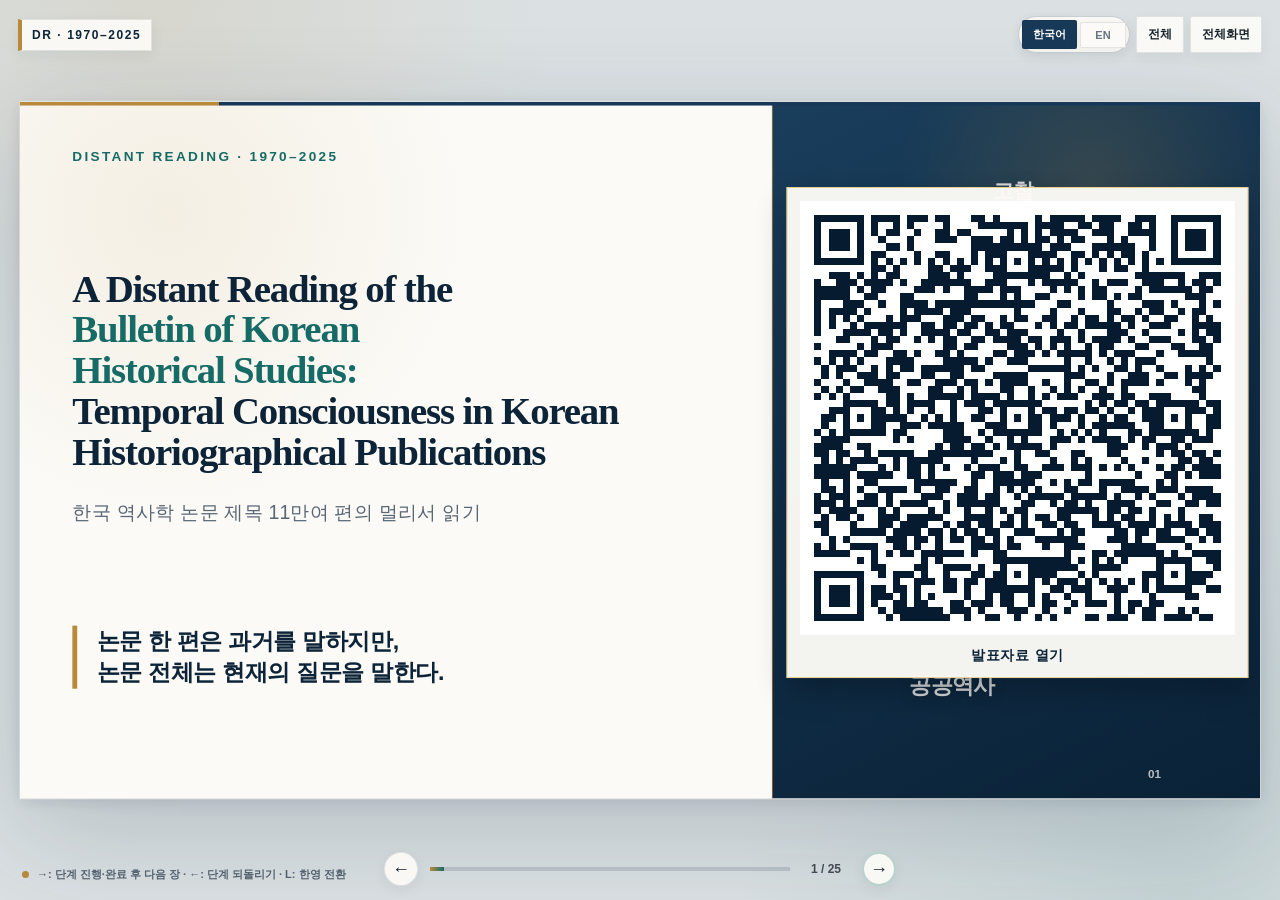
==== commit 8cd68f3f: "Add files via upload" ====
--- a/Korean_Historiography/index.html
+++ b/Korean_Historiography/index.html
@@ -419,7 +419,7 @@
 
 .layout-cover .cover-thesis {
   position: absolute;
-  top: 512px;
+  top: 540px;
   left: 54px;
   width: 590px;
   margin: 0;
@@ -430,7 +430,7 @@
 }
 
 body[data-lang="en"] .layout-cover .cover-thesis {
-  top: 440px;
+  top: 540px;
 }
 
 .layout-cover .slide-visual {
@@ -2255,18 +2255,21 @@
 }
 
 .layout-cover .slide-title {
-  width: 690px;
+  width: 700px;
   color: var(--accent-deep);
-  font-family: "Noto Serif KR", "Nanum Myeongjo", Batang, serif;
-  font-size: 69px;
+  font-family: Georgia, "Times New Roman", serif;
+  font-size: 40px;
   font-weight: 800;
-  letter-spacing: -0.058em;
+  line-height: 1.05;
+  letter-spacing: -0.03em;
 }
 
 body[data-lang="en"] .layout-cover .slide-title {
+  width: 700px;
   font-family: Georgia, "Times New Roman", serif;
-  font-size: 61px;
-  letter-spacing: -0.045em;
+  font-size: 40px;
+  line-height: 1.05;
+  letter-spacing: -0.03em;
 }
 
 .layout-cover .cover-subtitle {
@@ -4155,7 +4158,7 @@
     </footer>
 
     <script>
-      window.DECKS = {"ko":{"meta":{"title":"과거를 다루는 논문에서 현재를 읽다"},"slides":[{"layout":"cover","eyebrow":"DISTANT READING · 1970–2025","title":"과거를 다루는 논문에서<br><em>현재를 읽다<\/em>","content":"\n          <p class=\"cover-subtitle\">한국 역사학 논문 제목 11만여 편의 멀리서 읽기<\/p>\n          <p class=\"cover-thesis\">논문 한 편은 과거를 말하지만,<br>논문 전체는 현재의 질문을 말한다.<\/p>\n        ","visual":"\n          <div class=\"word-field\" aria-hidden=\"true\">\n            <span style=\"--x:5%;--y:8%;--s:1.0\">연구<\/span>\n            <span style=\"--x:44%;--y:5%;--s:.72\">고찰<\/span>\n            <span style=\"--x:18%;--y:26%;--s:.86\">왕조<\/span>\n            <span style=\"--x:54%;--y:24%;--s:1.06\">지역<\/span>\n            <span style=\"--x:2%;--y:47%;--s:.8\">여성<\/span>\n            <span style=\"--x:38%;--y:44%;--s:1.15\">기억<\/span>\n            <span style=\"--x:10%;--y:67%;--s:.94\">표상<\/span>\n            <span style=\"--x:55%;--y:64%;--s:1.26\">서사<\/span>\n            <span style=\"--x:24%;--y:86%;--s:.76\">공공역사<\/span>\n          <\/div>\n        "},{"layout":"split-claim","eyebrow":"RESEARCH QUESTION","title":"논문 전체는 <em>현재의 질문<\/em>을 말한다","content":"\n          <div class=\"question-pair\">\n            <section>\n              <span class=\"question-index\">01<\/span>\n              <p>한 편의 논문<\/p>\n              <strong>“과거에 무엇이<br>있었는가?”<\/strong>\n            <\/section>\n            <section>\n              <span class=\"question-index\">11만+<\/span>\n              <p>논문의 집합<\/p>\n              <strong>“역사학자들은 주로<br>어떤 문제에 관심을 갖는가?”<\/strong>\n            <\/section>\n          <\/div>\n        ","visual":"\n          <p class=\"bottom-question\">제목의 <b>주제<\/b>·<b>표현<\/b>·<b>관계 구조<\/b>는 시대에 따라 어떻게 달라졌는가?<\/p>\n        "},{"layout":"source-brief","eyebrow":"SOURCE · KOREAN HISTORY RESEARCH BULLETIN","title":"한국사연구휘보는 1973년부터 이어진<br><em>한국사 연구문헌의 장기 지도<\/em>다","content":"\n          <div class=\"source-identity\">\n            <section><span>발행·구축<\/span><strong>국사편찬위원회<\/strong><\/section>\n            <section><span>수록 자료<\/span><strong>한국사 관련 저서·논문<\/strong><\/section>\n            <section><span>주요 필드<\/span><strong>시대 · 저자 · 제목 · 게재지 · 발행처 · 발행일<\/strong><\/section>\n          <\/div>\n          <div class=\"source-span\" aria-label=\"한국사연구휘보 수록 범위\">\n            <div><small>1973.04<\/small><b>제1호<\/b><\/div>\n            <i>→<\/i>\n            <div><small>2026.07<\/small><b>제214호<\/b><span>990건<\/span><\/div>\n          <\/div>\n        ","visual":"\n          <p class=\"takeaway source-brief-copy\">이 발표는 이 장기 서지에서 <b>1976–2025년 논문 제목<\/b>을 추출해 시계열로 읽는다.<\/p>\n          <a class=\"source-link source-link-large\" href=\"https://db.history.go.kr/diachronic/level.do?volumeId=hb_214\" target=\"_blank\" rel=\"noreferrer\">\n            한국사연구휘보 제214호 보기 <span>↗<\/span>\n          <\/a>\n        "},{"layout":"corpus","eyebrow":"CORPUS","title":"분석 대상은 <em>북한 발행물을 제외한 제목<\/em>으로<br>다시 구성했다","content":"\n          <div class=\"metric-row corpus-metrics\">\n            <div class=\"metric\"><strong>169,477<\/strong><span>원본 통합 서지<\/span><\/div>\n            <div class=\"metric metric-muted\"><strong>−3,627<\/strong><span>북한 발행 서지<\/span><\/div>\n            <div class=\"metric metric-accent\"><strong>111,327<\/strong><span>1976~2025 핵심 논문<\/span><\/div>\n          <\/div>\n          <p class=\"clarifier\">북한을 연구한 남한·외국 학계의 논문은 남기고,<br><b>북한에서 발행된 자료만<\/b> 출판사·학술지명 기준으로 제외했다.<\/p>\n        ","visual":"\n          <div class=\"pipeline\" aria-label=\"분석 과정\">\n            <span>서지 원본<\/span><i>→<\/i><span>발행처 판별<\/span><i>→<\/i><span>제목 정규화<\/span><i>→<\/i><span>빈도·공출현·시계열<\/span>\n          <\/div>\n          <div class=\"audit-line\">\n            <span>비지도 연표 <b>114,172편<\/b><\/span>\n            <span>무결성 <b>ok<\/b><\/span>\n            <span>잔존 제외대상 <b>0건<\/b><\/span>\n          <\/div>\n        "},{"layout":"volume","eyebrow":"NORMALIZATION","title":"논문이 약 <em>3.8배<\/em> 늘었으니 절대 빈도는 비교할 수 없다","content":"\n          <div class=\"volume-chart\" aria-label=\"초기와 최근 논문 수 비교\">\n            <div class=\"volume-column\">\n              <span class=\"volume-value\">8,607<\/span>\n              <div class=\"volume-bar\" style=\"--h:26%\"><\/div>\n              <span class=\"volume-label\">1976–1985<\/span>\n            <\/div>\n            <div class=\"volume-column\">\n              <span class=\"volume-value accent\">32,869<\/span>\n              <div class=\"volume-bar accent-bar\" style=\"--h:100%\"><\/div>\n              <span class=\"volume-label\">2016–2025<\/span>\n            <\/div>\n          <\/div>\n        ","visual":"\n          <div class=\"method-list\">\n            <p><span>01<\/span> 제목 1,000편당 출현율<\/p>\n            <p><span>02<\/span> 개념 10,000개당 비중<\/p>\n            <p><span>03<\/span> 다중검정 FDR 보정<\/p>\n            <p><span>04<\/span> 동일 학술지·표본수 재검증<\/p>\n          <\/div>\n          <p class=\"formula\"><b>절대수<\/b> ÷ 해당 시기 전체량 = <em>비교 가능한 상대적 위치<\/em><\/p>\n        "},{"layout":"title-density","eyebrow":"TITLE GRAMMAR","title":"제목은 길어진 것이 아니라<br><em>더 많은 관계<\/em>를 명시하게 됐다","content":"\n          <div class=\"dual-change\">\n            <section>\n              <span>평균 제목 길이<\/span>\n              <div class=\"change-values\"><b>21.54자<\/b><i>→<\/i><strong>32.68자<\/strong><\/div>\n              <div class=\"change-track\"><span style=\"--w:66%\"><\/span><b><\/b><\/div>\n              <small>+51.7%<\/small>\n            <\/section>\n            <section>\n              <span>제목당 고유 개념<\/span>\n              <div class=\"change-values\"><b>4.58개<\/b><i>→<\/i><strong>9.28개<\/strong><\/div>\n              <div class=\"change-track\"><span style=\"--w:49%\"><\/span><b><\/b><\/div>\n              <small>+102.6%<\/small>\n            <\/section>\n          <\/div>\n        ","visual":"\n          <div class=\"title-examples\" aria-label=\"실제 논문 제목 비교\">\n            <article>\n              <span>1980 · 『한국민속학』<\/span>\n              <strong>「줄타기에 대하여」<\/strong>\n              <small>대상 중심<\/small>\n            <\/article>\n            <article>\n              <span>2001 · 『역사문제연구』<\/span>\n              <strong>「마을에서의 한국전쟁 경험과 그 기억 — 경기도 한 ‘모스크바’ 마을 사례를 중심으로」<\/strong>\n              <small>공간 + 경험 + 기억 + 사례<\/small>\n            <\/article>\n            <article>\n              <span>2025 · 『한국상고사학보』<\/span>\n              <strong>「원삼국시대~백제 한성기 중부지역의 인구변동: 주거지와 탄소연대측정치를 중심으로」<\/strong>\n              <small>시기 + 공간 + 변화 + 자료 + 방법<\/small>\n            <\/article>\n          <\/div>\n          <p class=\"takeaway\">대상을 명명하던 제목에서 <b>조건·관계·증거를 지정하는 분석 문장<\/b>으로.<\/p>\n        "},{"layout":"timeline","eyebrow":"FIVE-YEAR TIMELINE · 1976–2000","title":"5년 단위로 보면<br><em>시대별 연구 의제<\/em>가 나타난다","content":"\n          <div class=\"era-timeline timeline-five\">\n            <div data-detail-index=\"0\"><b>1976–80<\/b><span>연구·고찰<br>왕조·인물·사상<\/span><\/div>\n            <div data-detail-index=\"1\"><b>1981–85<\/b><span>기존 연구 형식<br>정치·운동 언어<\/span><\/div>\n            <div data-detail-index=\"2\"><b>1986–90<\/b><span>노동·농민<br>정책·조직·과정<\/span><\/div>\n            <div data-detail-index=\"3\"><b>1991–95<\/b><span>지역·여성<br>공간·국제·외교<\/span><\/div>\n            <div data-detail-index=\"4\"><b>1996–2000<\/b><span>경계·전환<br>동아시아·재외한인<\/span><\/div>\n          <\/div>\n        ","visual":"\n          <div class=\"three-stats\">\n            <span><b>1,937<\/b> 단기 특징어<\/span>\n            <span><b>5,073<\/b> 특징 공출현<\/span>\n            <span><b>457<\/b> 지속적 부상어<\/span>\n          <\/div>\n        "},{"layout":"timeline","eyebrow":"FIVE-YEAR TIMELINE · 2001–2025","title":"2000년대 이후 연구 의제는<br><em>기억에서 현재적 사용<\/em>으로 이어진다","content":"\n          <div class=\"era-timeline timeline-five\">\n            <div data-detail-index=\"5\"><b>2001–05<\/b><span>기억·정체성<br>교과서·기록<\/span><\/div>\n            <div data-detail-index=\"6\"><b>2006–10<\/b><span>담론·표상<br>공간·제국·경계<\/span><\/div>\n            <div data-detail-index=\"7\"><b>2011–15<\/b><span>교육·공공쟁점<br>피해·냉전·네트워크<\/span><\/div>\n            <div data-detail-index=\"8\"><b>2016–20<\/b><span>기록·일기·사행<br>기념주기<\/span><\/div>\n            <div data-detail-index=\"9\"><b>2021–25<\/b><span>서사·재현·물질<br>의료·공공역사<\/span><\/div>\n          <\/div>\n        ","visual":"\n          <p class=\"timeline-big-takeaway\">과거의 <b>사실<\/b>에서 → 과거를 전달하는 <b>기억·표상·기록<\/b>으로 → 오늘의 <b>활용·가치<\/b>로.<\/p>\n          <p class=\"caution\">2021–2025는 현재까지 관측된 구간이며 다음 5년의 지속 여부는 아직 확인할 수 없다.<\/p>\n        "},{"layout":"grammar-era","eyebrow":"1970s","title":"1970년대 제목은 <em>‘무엇에 관한 연구인가’<\/em>를 앞세웠다","content":"\n          <div class=\"token-line token-line-large\">\n            <span>연구<\/span><span>고찰<\/span><span>소고<\/span><span>중심<\/span><span>특히<\/span>\n          <\/div>\n          <div class=\"grammar-equation\">\n            <div><small>이미 정해진 대상<\/small><b>왕조 · 인물 · 사상<\/b><\/div>\n            <i>+<\/i>\n            <div><small>연구 장르<\/small><b>연구 · 고찰 · 소고<\/b><\/div>\n          <\/div>\n        ","visual":"\n          <blockquote class=\"era-claim\">새로운 문제를 전면화하기보다,<br>이미 존재하는 <em>대상을 연구·고찰<\/em>한다고 밝혔다.<\/blockquote>\n          <div class=\"era-paper-examples\">\n            <article><span>1978 · 『한양대학교 논문집』 12<\/span><strong>「이두 표기법에 대한 연구」<\/strong><\/article>\n            <article><span>1976 · 『한국사연구』 14<\/span><strong>「한국 선사시대의 자연환경 연구 — 선사유적지의 층위와 고생물과의 연관을 중심으로」<\/strong><\/article>\n          <\/div>\n        "},{"layout":"era-stats","eyebrow":"TEXT MINING EVIDENCE · 1976–1980","title":"‘중심’·‘연구’가 제목 개념의<br><em>가장 큰 몫<\/em>을 차지했다","content":"\n          <div class=\"evidence-chart\" aria-label=\"1976년부터 1980년까지 주요 제목 개념의 정규화 비중\">\n            <div class=\"evidence-head\">\n              <span>제목 개념<\/span><span>1976–1980 · 논문 3,658편<\/span><span>개념 10,000개당<\/span>\n            <\/div>\n            <div class=\"stat-row stat-single\">\n              <strong>중심<\/strong><div class=\"stat-bars\"><span class=\"stat-bar is-current\" style=\"--w:95.7%\"><\/span><\/div><b>622.2<\/b>\n            <\/div>\n            <div class=\"stat-row stat-single\">\n              <strong>연구<\/strong><div class=\"stat-bars\"><span class=\"stat-bar is-current\" style=\"--w:90.6%\"><\/span><\/div><b>588.7<\/b>\n            <\/div>\n            <div class=\"stat-row stat-single\">\n              <strong>고찰<\/strong><div class=\"stat-bars\"><span class=\"stat-bar is-current\" style=\"--w:29.8%\"><\/span><\/div><b>194.0<\/b>\n            <\/div>\n            <div class=\"stat-row stat-single\">\n              <strong>소고<\/strong><div class=\"stat-bars\"><span class=\"stat-bar is-current\" style=\"--w:8.2%\"><\/span><\/div><b>53.5<\/b>\n            <\/div>\n            <div class=\"evidence-axis\"><span>0<\/span><span>325<\/span><span>650<\/span><\/div>\n          <\/div>\n        ","visual":"\n          <div class=\"evidence-takeaway\"><span>해석<\/span><strong>대상을 새롭게 정의하기보다 <b>연구 장르와 초점<\/b>을 먼저 명시하는 제목 문법이 우세했다.<\/strong><\/div>\n          <p class=\"evidence-method\">정규화 개념 출현량 · 5년 창 · 북한 발행물 제외<\/p>\n        "},{"layout":"rise","eyebrow":"1980s","title":"1980년대에는 기존 연구 형식 안으로<br><em>집단·제도·과정<\/em>이 들어왔다","content":"\n          <div class=\"decade-phase\">\n            <section><span>1981–1985<\/span><strong>연구·고찰의 지속<\/strong><small>일제하 · 교과서 · 정치·운동 언어의 진입<\/small><\/section>\n            <i>→<\/i>\n            <section><span>1986–1990<\/span><strong>사회집단과 국가 작동<\/strong><small>노동 · 농민 · 정책 · 조직 · 과정<\/small><\/section>\n          <\/div>\n          <div class=\"rise-chart rise-chart-compact\" aria-label=\"1986~1990 지속 부상어\">\n            <div><span>과정<\/span><i><b style=\"--start:26%;--end:67%\"><\/b><\/i><strong>13.6 → 33.9<\/strong><\/div>\n            <div><span>정책<\/span><i><b style=\"--start:15%;--end:40%\"><\/b><\/i><strong>7.8 → 20.0<\/strong><\/div>\n            <div><span>노동<\/span><i><b style=\"--start:2%;--end:25%\"><\/b><\/i><strong>1.2 → 12.8<\/strong><\/div>\n            <div><span>농민<\/span><i><b style=\"--start:9%;--end:36%\"><\/b><\/i><strong>4.5 → 18.4<\/strong><\/div>\n          <\/div>\n          <small class=\"unit-label\">후반기(1986–1990), 전체 개념 10,000개당 비중<\/small>\n        ","visual":"\n          <div class=\"era-paper-examples vertical\">\n            <article><span>1987 · 『사회와 역사』 9<\/span><strong>「일제하 노동 운동의 방향 전환에 관한 연구」<\/strong><\/article>\n            <article><span>1988 · 『사회와 역사』 13<\/span><strong>「미 군정기 농민 운동의 성격과 전개 과정」<\/strong><\/article>\n          <\/div>\n          <p class=\"takeaway\">주체는 <b>노동자·농민<\/b>으로, 설명은 <b>정책·조직·과정<\/b>으로 확장됐다.<\/p>\n        "},{"layout":"era-stats","eyebrow":"TEXT MINING EVIDENCE · 1980s","title":"1980년대 후반, 네 용어가<br><em>모두 두 배 이상<\/em> 상승했다","content":"\n          <div class=\"evidence-chart\" aria-label=\"1980년대 전반과 후반의 과정 정책 노동 농민 비중 비교\">\n            <div class=\"evidence-head\">\n              <span>제목 개념<\/span>\n              <span class=\"evidence-legend\"><i class=\"legend-before\"><\/i>1981–1985 <i class=\"legend-after\"><\/i>1986–1990<\/span>\n              <span>개념 10,000개당<\/span>\n            <\/div>\n            <div class=\"stat-row\">\n              <strong>과정<\/strong><div class=\"stat-bars\"><span class=\"stat-bar is-before\" style=\"--w:42.1%\"><\/span><span class=\"stat-bar is-after\" style=\"--w:100%\"><\/span><\/div><b>14.3 → 33.9<\/b>\n            <\/div>\n            <div class=\"stat-row\">\n              <strong>정책<\/strong><div class=\"stat-bars\"><span class=\"stat-bar is-before\" style=\"--w:26.3%\"><\/span><span class=\"stat-bar is-after\" style=\"--w:59.1%\"><\/span><\/div><b>8.9 → 20.0<\/b>\n            <\/div>\n            <div class=\"stat-row\">\n              <strong>노동<\/strong><div class=\"stat-bars\"><span class=\"stat-bar is-before\" style=\"--w:5.3%\"><\/span><span class=\"stat-bar is-after\" style=\"--w:37.8%\"><\/span><\/div><b>1.8 → 12.8<\/b>\n            <\/div>\n            <div class=\"stat-row\">\n              <strong>농민<\/strong><div class=\"stat-bars\"><span class=\"stat-bar is-before\" style=\"--w:10.5%\"><\/span><span class=\"stat-bar is-after\" style=\"--w:54.1%\"><\/span><\/div><b>3.6 → 18.4<\/b>\n            <\/div>\n            <div class=\"evidence-axis\"><span>0<\/span><span>17<\/span><span>34<\/span><\/div>\n          <\/div>\n        ","visual":"\n          <div class=\"evidence-takeaway\"><span>해석<\/span><strong>개별 유행어가 아니라 <b>집단·정책·과정의 묶음<\/b>이 같은 시점에 커졌다.<\/strong><\/div>\n          <p class=\"evidence-method\">1981–1985 N=4,949 · 1986–1990 N=6,540 · 정규화 개념 비중<\/p>\n        "},{"layout":"scale","eyebrow":"1990s","title":"지역·여성·국제관계가 <em>새로운 역사 단위<\/em>가 됐다","content":"\n          <div class=\"scale-shift\">\n            <div class=\"scale-center\">국가·왕조<\/div>\n            <div class=\"scale-rays\" aria-label=\"확장된 분석 단위\">\n              <span>지역<\/span><span>주민<\/span><span>여성<\/span><span>공간<\/span><span>외교<\/span><span>동아시아<\/span><span>재외 한인<\/span>\n            <\/div>\n          <\/div>\n        ","visual":"\n          <div class=\"rise-numbers\">\n            <span><b>지역<\/b>12.5 → 47.8<\/span>\n            <span><b>문화<\/b>21.1 → 49.5<\/span>\n            <span><b>여성<\/b>9.5 → 19.3<\/span>\n            <span><b>공간<\/b>1.9 → 7.6<\/span>\n          <\/div>\n          <div class=\"era-paper-examples vertical compact\">\n            <article><span>1990 · 『사회와 역사』 25<\/span><strong>「식민지 시대 여성 노동 운동에 관한 연구」<\/strong><\/article>\n            <article><span>1990 · 『동국사학』 24<\/span><strong>「러시아와 조선간의 경제·외교관계의 수립」<\/strong><\/article>\n          <\/div>\n        "},{"layout":"era-stats","eyebrow":"TEXT MINING EVIDENCE · EARLY 1990s","title":"지역·문화·여성·공간이<br><em>1990년대 초 함께 뛰었다<\/em>","content":"\n          <div class=\"evidence-chart\" aria-label=\"1980년대 후반과 1990년대 전반의 지역 문화 여성 공간 비중 비교\">\n            <div class=\"evidence-head\">\n              <span>제목 개념<\/span>\n              <span class=\"evidence-legend\"><i class=\"legend-before\"><\/i>1986–1990 <i class=\"legend-after\"><\/i>1991–1995<\/span>\n              <span>개념 10,000개당<\/span>\n            <\/div>\n            <div class=\"stat-row\">\n              <strong>지역<\/strong><div class=\"stat-bars\"><span class=\"stat-bar is-before\" style=\"--w:39.3%\"><\/span><span class=\"stat-bar is-after\" style=\"--w:96.6%\"><\/span><\/div><b>19.5 → 47.8<\/b>\n            <\/div>\n            <div class=\"stat-row\">\n              <strong>문화<\/strong><div class=\"stat-bars\"><span class=\"stat-bar is-before\" style=\"--w:51.7%\"><\/span><span class=\"stat-bar is-after\" style=\"--w:100%\"><\/span><\/div><b>25.6 → 49.5<\/b>\n            <\/div>\n            <div class=\"stat-row\">\n              <strong>여성<\/strong><div class=\"stat-bars\"><span class=\"stat-bar is-before\" style=\"--w:21.3%\"><\/span><span class=\"stat-bar is-after\" style=\"--w:38.9%\"><\/span><\/div><b>10.6 → 19.3<\/b>\n            <\/div>\n            <div class=\"stat-row\">\n              <strong>공간<\/strong><div class=\"stat-bars\"><span class=\"stat-bar is-before\" style=\"--w:6.7%\"><\/span><span class=\"stat-bar is-after\" style=\"--w:15.3%\"><\/span><\/div><b>3.3 → 7.6<\/b>\n            <\/div>\n            <div class=\"evidence-axis\"><span>0<\/span><span>25<\/span><span>50<\/span><\/div>\n          <\/div>\n        ","visual":"\n          <div class=\"evidence-takeaway\"><span>해석<\/span><strong>국가·왕조만이 아니라 <b>지역과 사회적 위치<\/b>가 독립된 분석 단위로 부상했다.<\/strong><\/div>\n          <p class=\"evidence-method\">1986–1990 N=6,540 · 1991–1995 N=8,760 · 정규화 개념 비중<\/p>\n        "},{"layout":"concept-sequence","eyebrow":"2000s","title":"2000년대에는 과거가<br><em>기억·표상되는 방식<\/em> 자체가 연구문제가 됐다","content":"\n          <div class=\"concept-steps concept-steps-two\">\n            <section>\n              <span>2001–2005<\/span>\n              <strong>기억 · 정체성<\/strong>\n              <p>과거가 현재의 집단 정체성과<br>교과서 서술에 연결되는 방식<\/p>\n              <small><b>기억<\/b> 1 → 36편 · <b>정체성<\/b> 6 → 51편<\/small>\n            <\/section>\n            <i>→<\/i>\n            <section>\n              <span>2006–2010<\/span>\n              <strong>담론 · 표상 · 공간<\/strong>\n              <p>과거가 제국·경계·일상 속에서<br>구성되고 표현되는 방식<\/p>\n              <small><b>담론<\/b> 31 → 121편 · <b>표상<\/b> 3 → 48편<\/small>\n            <\/section>\n          <\/div>\n        ","visual":"\n          <div class=\"era-paper-examples\">\n            <article><span>2001 · 『한국민족운동사연구』 27<\/span><strong>「과거 기억과 현재의 상존 — 1930년대 만주지역 항일무장투쟁사」<\/strong><\/article>\n            <article><span>2008 · 『역사문제연구』 19<\/span><strong>「‘이승만’이라는 표상」<\/strong><\/article>\n          <\/div>\n        "},{"layout":"era-stats","eyebrow":"TEXT MINING EVIDENCE · 2000s","title":"기억·정체성에서<br><em>담론·표상으로 상승이 이어졌다<\/em>","content":"\n          <div class=\"evidence-chart\" aria-label=\"1996년부터 2010년까지 기억 정체성 담론 표상의 정규화 비중\">\n            <div class=\"evidence-head\">\n              <span>제목 개념<\/span>\n              <span class=\"evidence-legend\"><i class=\"legend-first\"><\/i>1996–00 <i class=\"legend-mid\"><\/i>2001–05 <i class=\"legend-after\"><\/i>2006–10<\/span>\n              <span>개념 10,000개당<\/span>\n            <\/div>\n            <div class=\"stat-row stat-triple\">\n              <strong>기억<\/strong><div class=\"stat-bars\"><span class=\"stat-bar is-first\" style=\"--w:1.6%\"><\/span><span class=\"stat-bar is-mid\" style=\"--w:43.2%\"><\/span><span class=\"stat-bar is-after\" style=\"--w:72.3%\"><\/span><\/div><b>0.2 → 6.5 → 10.8<\/b>\n            <\/div>\n            <div class=\"stat-row stat-triple\">\n              <strong>정체성<\/strong><div class=\"stat-bars\"><span class=\"stat-bar is-first\" style=\"--w:9.8%\"><\/span><span class=\"stat-bar is-mid\" style=\"--w:61.1%\"><\/span><span class=\"stat-bar is-after\" style=\"--w:55.1%\"><\/span><\/div><b>1.5 → 9.2 → 8.3<\/b>\n            <\/div>\n            <div class=\"stat-row stat-triple\">\n              <strong>담론<\/strong><div class=\"stat-bars\"><span class=\"stat-bar is-first\" style=\"--w:31%\"><\/span><span class=\"stat-bar is-mid\" style=\"--w:37.2%\"><\/span><span class=\"stat-bar is-after\" style=\"--w:99.4%\"><\/span><\/div><b>4.7 → 5.6 → 14.9<\/b>\n            <\/div>\n            <div class=\"stat-row stat-triple\">\n              <strong>표상<\/strong><div class=\"stat-bars\"><span class=\"stat-bar is-first\" style=\"--w:3.3%\"><\/span><span class=\"stat-bar is-mid\" style=\"--w:18%\"><\/span><span class=\"stat-bar is-after\" style=\"--w:39.4%\"><\/span><\/div><b>0.5 → 2.7 → 5.9<\/b>\n            <\/div>\n            <div class=\"evidence-axis\"><span>0<\/span><span>7.5<\/span><span>15<\/span><\/div>\n          <\/div>\n        ","visual":"\n          <div class=\"evidence-takeaway\"><span>해석<\/span><strong>과거의 사실보다 <b>과거가 기억되고 표현되는 방식<\/b>이 측정 가능한 연구 의제로 성장했다.<\/strong><\/div>\n          <p class=\"evidence-method\">1996–2000 N=10,808 · 2001–2005 N=12,774 · 2006–2010 N=15,740<\/p>\n        "},{"layout":"present-use","eyebrow":"2010s","title":"2010년대에는<br><em>공공 쟁점과 기록·경험<\/em>이 연결됐다","content":"\n          <div class=\"three-columns present-columns decade-two\">\n            <section>\n              <span>2011–2015<\/span>\n              <strong>공공 쟁점<\/strong>\n              <p>교육과정 · 교과서<br>민간인 피해 · 냉전<br>네트워크 · 콘텐츠 활용<\/p>\n            <\/section>\n            <section>\n              <span>2016–2020<\/span>\n              <strong>기록과 경험<\/strong>\n              <p>기록 · 일기 · 사행<br>장소 · 고고자료<br>기념주기의 집중<\/p>\n            <\/section>\n          <\/div>\n        ","visual":"\n          <div class=\"era-paper-examples\">\n            <article><span>2014 · 『역사와 교육』 18<\/span><strong>「역사 교과서, 현대사를 어디까지 서술할 것인가?」<\/strong><\/article>\n            <article><span>2016 · 『한국민족문화』 61<\/span><strong>「일기를 통해 본 농촌 여성의 일상과 역할」<\/strong><\/article>\n          <\/div>\n        "},{"layout":"era-stats","eyebrow":"TEXT MINING EVIDENCE · 2010s","title":"기록·일기는 2010년대 후반까지<br><em>계속 상승했다<\/em>","content":"\n          <div class=\"evidence-chart\" aria-label=\"2006년부터 2020년까지 기록 일기 냉전 교과서의 정규화 비중\">\n            <div class=\"evidence-head\">\n              <span>제목 개념<\/span>\n              <span class=\"evidence-legend\"><i class=\"legend-first\"><\/i>2006–10 <i class=\"legend-mid\"><\/i>2011–15 <i class=\"legend-after\"><\/i>2016–20<\/span>\n              <span>개념 10,000개당<\/span>\n            <\/div>\n            <div class=\"stat-row stat-triple\">\n              <strong>기록<\/strong><div class=\"stat-bars\"><span class=\"stat-bar is-first\" style=\"--w:51.3%\"><\/span><span class=\"stat-bar is-mid\" style=\"--w:63.9%\"><\/span><span class=\"stat-bar is-after\" style=\"--w:98.1%\"><\/span><\/div><b>15.9 → 19.8 → 30.4<\/b>\n            <\/div>\n            <div class=\"stat-row stat-triple\">\n              <strong>일기<\/strong><div class=\"stat-bars\"><span class=\"stat-bar is-first\" style=\"--w:6.4%\"><\/span><span class=\"stat-bar is-mid\" style=\"--w:13.5%\"><\/span><span class=\"stat-bar is-after\" style=\"--w:27.5%\"><\/span><\/div><b>2.0 → 4.2 → 8.5<\/b>\n            <\/div>\n            <div class=\"stat-row stat-triple\">\n              <strong>냉전<\/strong><div class=\"stat-bars\"><span class=\"stat-bar is-first\" style=\"--w:6.4%\"><\/span><span class=\"stat-bar is-mid\" style=\"--w:16.2%\"><\/span><span class=\"stat-bar is-after\" style=\"--w:17.4%\"><\/span><\/div><b>2.0 → 5.0 → 5.4<\/b>\n            <\/div>\n            <div class=\"stat-row stat-triple\">\n              <strong>교과서<\/strong><div class=\"stat-bars\"><span class=\"stat-bar is-first\" style=\"--w:65.6%\"><\/span><span class=\"stat-bar is-mid\" style=\"--w:76.2%\"><\/span><span class=\"stat-bar is-after\" style=\"--w:61.9%\"><\/span><\/div><b>20.3 → 23.6 → 19.2<\/b>\n            <\/div>\n            <div class=\"evidence-axis\"><span>0<\/span><span>15.5<\/span><span>31<\/span><\/div>\n          <\/div>\n        ","visual":"\n          <div class=\"evidence-takeaway\"><span>해석<\/span><strong>공공 쟁점의 관심과 함께 <b>기록 매체를 통해 경험을 복원<\/b>하는 흐름이 누적됐다.<\/strong><\/div>\n          <p class=\"evidence-method\">2006–2010 N=15,740 · 2011–2015 N=15,229 · 2016–2020 N=15,099<\/p>\n        "},{"layout":"present-use","eyebrow":"2020s · OBSERVED 2021–2025","title":"2020년대에는 과거의<br><em>현재적 사용과 새로운 매개<\/em>가 전면에 놓였다","content":"\n          <div class=\"three-columns present-columns\">\n            <section>\n              <span>의미의 매개<\/span>\n              <strong>서사 · 재현<\/strong>\n              <p>과거가 어떤 이야기와<br>이미지로 현재에 전달되는가<\/p>\n            <\/section>\n            <section>\n              <span>몸과 사물<\/span>\n              <strong>물질 · 의료 · 보건<\/strong>\n              <p>몸·사물·병원·제도적 실천을<br>역사의 문제로 읽기<\/p>\n            <\/section>\n            <section>\n              <span>현재의 가치<\/span>\n              <strong>유산 · 활용 · 공공역사<\/strong>\n              <p>과거를 보존하고 사용하며<br>공공적 가치를 만드는 방식<\/p>\n            <\/section>\n          <\/div>\n        ","visual":"\n          <div class=\"era-paper-examples\">\n            <article><span>2023 · 『역사와 현실』 129<\/span><strong>「공공역사를 대하는 우리의 자세」<\/strong><\/article>\n            <article><span>2024 · 『역사연구』 49<\/span><strong>「물질과 감각으로 읽는 냉전의 일상」<\/strong><\/article>\n          <\/div>\n          <p class=\"caution\">2021–2025는 현재까지 관측된 미완결 구간이다.<\/p>\n        "},{"layout":"era-stats","eyebrow":"TEXT MINING EVIDENCE · 2021–2025","title":"새로운 매개와 현재적 사용을 가리키는<br><em>다섯 용어가 모두 상승했다<\/em>","content":"\n          <div class=\"evidence-chart evidence-chart-dense\" aria-label=\"2016년부터 2025년까지 서사 물질 의료 유산 공공역사의 정규화 비중\">\n            <div class=\"evidence-head\">\n              <span>제목 개념<\/span>\n              <span class=\"evidence-legend\"><i class=\"legend-before\"><\/i>2016–2020 <i class=\"legend-after\"><\/i>2021–2025<\/span>\n              <span>개념 10,000개당<\/span>\n            <\/div>\n            <div class=\"stat-row\">\n              <strong>서사<\/strong><div class=\"stat-bars\"><span class=\"stat-bar is-before\" style=\"--w:44.9%\"><\/span><span class=\"stat-bar is-after\" style=\"--w:94.8%\"><\/span><\/div><b>5.4 → 11.4<\/b>\n            <\/div>\n            <div class=\"stat-row\">\n              <strong>물질<\/strong><div class=\"stat-bars\"><span class=\"stat-bar is-before\" style=\"--w:6.5%\"><\/span><span class=\"stat-bar is-after\" style=\"--w:25.7%\"><\/span><\/div><b>0.8 → 3.1<\/b>\n            <\/div>\n            <div class=\"stat-row\">\n              <strong>의료<\/strong><div class=\"stat-bars\"><span class=\"stat-bar is-before\" style=\"--w:29.9%\"><\/span><span class=\"stat-bar is-after\" style=\"--w:50%\"><\/span><\/div><b>3.6 → 6.0<\/b>\n            <\/div>\n            <div class=\"stat-row\">\n              <strong>유산<\/strong><div class=\"stat-bars\"><span class=\"stat-bar is-before\" style=\"--w:30.8%\"><\/span><span class=\"stat-bar is-after\" style=\"--w:61%\"><\/span><\/div><b>3.7 → 7.3<\/b>\n            <\/div>\n            <div class=\"stat-row\">\n              <strong>공공역사<\/strong><div class=\"stat-bars\"><span class=\"stat-bar is-before\" style=\"--w:0.9%\"><\/span><span class=\"stat-bar is-after\" style=\"--w:19.8%\"><\/span><\/div><b>0.1 → 2.4<\/b>\n            <\/div>\n            <div class=\"evidence-axis\"><span>0<\/span><span>6<\/span><span>12<\/span><\/div>\n          <\/div>\n        ","visual":"\n          <div class=\"evidence-takeaway\"><span>해석<\/span><strong><b>서사·물질·의료·유산·공공역사<\/b>가 과거와 현재를 잇는 새로운 연구 어휘가 됐다.<\/strong><\/div>\n          <p class=\"evidence-method\">2016–2020 N=15,099 · 2021–2025 N=17,770 · 공공역사 1편 → 27편<\/p>\n        "},{"layout":"joseon","eyebrow":"SAME PAST, NEW QUESTIONS","title":"같은 조선도 <em>사상가에서<\/em><br><em>제도·지역·기록의 작동<\/em>으로 다시 읽혔다","content":"\n          <div class=\"joseon-compare\">\n            <section>\n              <span>초기 상대 중심<\/span>\n              <strong>퇴계 · 율곡 · 다산<br>실학 · 정치사상<\/strong>\n              <p>누가 어떤 사상을 만들었는가<\/p>\n            <\/section>\n            <i>→<\/i>\n            <section>\n              <span>최근 상승<\/span>\n              <strong>지역 · 양상 · 인식<br>운영 · 기록 · 과정<\/strong>\n              <p>제도와 지역사회는 어떻게 작동하고 기록되었는가<\/p>\n            <\/section>\n          <\/div>\n        ","visual":"\n          <div class=\"confidence-strip\">\n            <span><b>양상<\/b> +63.7 <small>95% +51.1~+74.6<\/small><\/span>\n            <span><b>지역<\/b> +48.1 <small>95% +37.6~+58.9<\/small><\/span>\n            <span><b>인식<\/b> +42.3 <small>95% +30.7~+55.1<\/small><\/span>\n          <\/div>\n          <p class=\"micro-note\">개념 10,000개당 부트스트랩 중앙 변화량. 인물 연구의 소멸이 아니라 <b>중심의 분산<\/b>이다.<\/p>\n        "},{"layout":"networks","eyebrow":"CO-OCCURRENCE","title":"공출현은 단어의 유행을<br><em>연구 의제의 묶음<\/em>으로 바꿔준다","content":"\n          <p class=\"deck-definition\">공출현 = 두 단어가 같은 제목 안에 함께 등장한 관계<\/p>\n          <div class=\"network-row\">\n            <section class=\"mini-network net-80s\" aria-label=\"1980년대 공출현\">\n              <b>1980s<\/b>\n              <svg class=\"network-svg\" viewBox=\"0 0 300 150\" role=\"img\" aria-label=\"노동과 농민이 운동에, 구조가 성격에 연결된 공출현망\">\n                <g class=\"svg-edges\"><line x1=\"56\" y1=\"38\" x2=\"150\" y2=\"75\"/><line x1=\"56\" y1=\"112\" x2=\"150\" y2=\"75\"/><line x1=\"238\" y1=\"38\" x2=\"238\" y2=\"112\"/><\/g>\n                <g class=\"svg-node\" transform=\"translate(56 38)\"><rect x=\"-31\" y=\"-14\" width=\"62\" height=\"28\"/><text>노동<\/text><\/g>\n                <g class=\"svg-node hub\" transform=\"translate(150 75)\"><rect x=\"-34\" y=\"-16\" width=\"68\" height=\"32\"/><text>운동<\/text><\/g>\n                <g class=\"svg-node\" transform=\"translate(56 112)\"><rect x=\"-31\" y=\"-14\" width=\"62\" height=\"28\"/><text>농민<\/text><\/g>\n                <g class=\"svg-node\" transform=\"translate(238 38)\"><rect x=\"-31\" y=\"-14\" width=\"62\" height=\"28\"/><text>구조<\/text><\/g>\n                <g class=\"svg-node\" transform=\"translate(238 112)\"><rect x=\"-31\" y=\"-14\" width=\"62\" height=\"28\"/><text>성격<\/text><\/g>\n              <\/svg>\n            <\/section>\n            <section class=\"mini-network net-00s\" aria-label=\"2000년대 공출현\">\n              <b>2000s<\/b>\n              <svg class=\"network-svg\" viewBox=\"0 0 300 150\" role=\"img\" aria-label=\"기억과 정체성, 담론과 표상과 공간이 연결된 공출현망\">\n                <g class=\"svg-edges\"><line x1=\"58\" y1=\"38\" x2=\"150\" y2=\"38\"/><line x1=\"58\" y1=\"112\" x2=\"150\" y2=\"112\"/><line x1=\"150\" y1=\"112\" x2=\"242\" y2=\"75\"/><\/g>\n                <g class=\"svg-node\" transform=\"translate(58 38)\"><rect x=\"-31\" y=\"-14\" width=\"62\" height=\"28\"/><text>기억<\/text><\/g>\n                <g class=\"svg-node hub\" transform=\"translate(150 38)\"><rect x=\"-38\" y=\"-16\" width=\"76\" height=\"32\"/><text>정체성<\/text><\/g>\n                <g class=\"svg-node\" transform=\"translate(58 112)\"><rect x=\"-31\" y=\"-14\" width=\"62\" height=\"28\"/><text>담론<\/text><\/g>\n                <g class=\"svg-node hub\" transform=\"translate(150 112)\"><rect x=\"-31\" y=\"-16\" width=\"62\" height=\"32\"/><text>표상<\/text><\/g>\n                <g class=\"svg-node\" transform=\"translate(242 75)\"><rect x=\"-31\" y=\"-14\" width=\"62\" height=\"28\"/><text>공간<\/text><\/g>\n              <\/svg>\n            <\/section>\n            <section class=\"mini-network net-20s\" aria-label=\"2021~2025 공출현\">\n              <b>2021–2025<\/b>\n              <svg class=\"network-svg\" viewBox=\"0 0 300 150\" role=\"img\" aria-label=\"공공, 역사, 서사, 자료, 함의가 연결된 공출현망\">\n                <g class=\"svg-edges\"><line x1=\"50\" y1=\"38\" x2=\"150\" y2=\"38\"/><line x1=\"150\" y1=\"38\" x2=\"242\" y2=\"75\"/><line x1=\"78\" y1=\"116\" x2=\"200\" y2=\"116\"/><line x1=\"200\" y1=\"116\" x2=\"242\" y2=\"75\"/><\/g>\n                <g class=\"svg-node\" transform=\"translate(50 38)\"><rect x=\"-31\" y=\"-14\" width=\"62\" height=\"28\"/><text>공공<\/text><\/g>\n                <g class=\"svg-node hub\" transform=\"translate(150 38)\"><rect x=\"-31\" y=\"-16\" width=\"62\" height=\"32\"/><text>역사<\/text><\/g>\n                <g class=\"svg-node hub\" transform=\"translate(242 75)\"><rect x=\"-31\" y=\"-16\" width=\"62\" height=\"32\"/><text>서사<\/text><\/g>\n                <g class=\"svg-node\" transform=\"translate(78 116)\"><rect x=\"-31\" y=\"-14\" width=\"62\" height=\"28\"/><text>자료<\/text><\/g>\n                <g class=\"svg-node\" transform=\"translate(200 116)\"><rect x=\"-31\" y=\"-14\" width=\"62\" height=\"28\"/><text>함의<\/text><\/g>\n              <\/svg>\n            <\/section>\n          <\/div>\n        ","visual":"\n          <p class=\"takeaway\">빈도는 <b>관심의 크기<\/b>를,<br>공출현은 그 관심이 <b>어떤 질문으로 조직됐는지<\/b>를 보여준다.<\/p>\n          <div class=\"pair-stat\"><b>8,258쌍<\/b> 검정 <i>→<\/i> <strong>329쌍<\/strong> 유의성·효과 기준 충족<\/div>\n        "},{"layout":"robustness","eyebrow":"ROBUSTNESS","title":"이 결과를 <em>얼마나 믿을 수 있는가?<\/em>","content":"\n          <div class=\"validation-ladder\">\n            <span><b>01<\/b> 논문 수·제목 길이 정규화<\/span>\n            <span><b>02<\/b> 5년·10년 구간 교차 확인<\/span>\n            <span><b>03<\/b> 동일 학술지만 비교<\/span>\n            <span><b>04<\/b> 같은 수의 논문을 300번 다시 뽑아 검증<\/span>\n            <span><b>05<\/b> 학술지 집중도 표시<\/span>\n            <span><b>06<\/b> 북한 발행물 제외 후 재실행<\/span>\n          <\/div>\n        ","visual":"\n          <div class=\"robust-funnel\">\n            <div><strong>384<\/strong><span>변화 후보<\/span><\/div>\n            <i>→<\/i>\n            <div><strong>214<\/strong><span>방향 일관<\/span><\/div>\n            <i>→<\/i>\n            <div class=\"funnel-accent\"><strong>50<\/strong><span>엄격 통과<\/span><\/div>\n          <\/div>\n          <div class=\"robust-explain\">\n            <section><span>부트스트랩 300회<\/span><strong>두 시기의 논문 수를 같게 맞춘 뒤<br>무작위 재표집을 300번 반복<\/strong><\/section>\n            <section><span>54 / 63<\/span><strong>새 학술지의 등장 때문이 아니라<br>기존 공통 학술지에서도 증가한 급증어<\/strong><\/section>\n          <\/div>\n          <div class=\"correction\">\n            <span><b>사라짐<\/b> 인민–투쟁–혁명 · 수령–김일성–현명<\/span>\n            <span><b>유지<\/b> 노동·농민·지역 · 기억·표상 · 서사·의료·유산<\/span>\n          <\/div>\n        "},{"layout":"synthesis","eyebrow":"SYNTHESIS · THE FIELD’S SENSE OF ITS TIME","title":"한국 역사학계의 시대의식은<br><em>대상의 규명<\/em>에서 <em>과거의 작동과 현재적 사용<\/em>을 묻는 방향으로<br>확장됐다","content":"\n          <div class=\"synthesis-flow\">\n            <section><span>1970s<\/span><strong>대상 규명<\/strong><p>왕조·인물·사상을<br>연구하고 고찰<\/p><\/section>\n            <i>→<\/i>\n            <section><span>1980s–1990s<\/span><strong>주체와 구조<\/strong><p>집단·제도·지역·여성·<br>국제관계의 작동<\/p><\/section>\n            <i>→<\/i>\n            <section><span>2000s–2010s<\/span><strong>기억과 경험<\/strong><p>담론·표상·교육·기록으로<br>과거가 매개되는 방식<\/p><\/section>\n            <i>→<\/i>\n            <section><span>2020s<\/span><strong>현재적 사용<\/strong><p>서사·물질·유산·공공역사로<br>가치를 만드는 과정<\/p><\/section>\n          <\/div>\n        ","visual":"\n          <p class=\"synthesis-conclusion\">무엇이 있었는가를 밝히는 역사에서,<br><b>과거가 누구에게 어떻게 경험·기억·재현되고 오늘에 사용되는가<\/b>를 묻는 역사로.<\/p>\n        "},{"layout":"closing","eyebrow":"CONCLUSION","title":"멀리서 읽으면<br><em>과거를 보는 현재의 방식<\/em>이 보인다","content":"\n          <blockquote class=\"closing-thesis\">\n            역사학의 관심은<br>\n            <span>‘과거에 무엇이 있었는가’<\/span>에서<br>\n            <strong>‘과거가 어떤 관계와 매개를 통해 경험·기억·재현되고,<br>현재에 어떤 방식으로 사용되는가’<\/strong>로 확장됐다.\n          <\/blockquote>\n        ","visual":"\n          <div class=\"limits\">\n            <span>제목은 공적으로 표명된 문제의식의 압축본<\/span>\n            <span>빈도·공출현은 사회적 인과를 입증하지 않음<\/span>\n            <span>1970년대 초기·2020년대 미완결 구간은 신중히 해석<\/span>\n          <\/div>\n          <p class=\"final-line\">멀리서 읽기는 개별 논문을 대체하지 않는다.<br><b>어떤 질문이 가능해졌는지를 발견해 다시 가까이 읽게 한다.<\/b><\/p>\n        "}]},"en":{"meta":{"title":"Reading the Present in Scholarship about the Past"},"slides":[{"layout":"cover","eyebrow":"DISTANT READING · 1970–2025","title":"Reading the Present in<br><em>Writing about the Past<\/em>","content":"\n          <p class=\"cover-subtitle\">A distant reading of more than 110,000 titles in Korean historical scholarship<\/p>\n          <p class=\"cover-thesis\">One paper speaks about the past.<br>The corpus speaks about the questions of its present.<\/p>\n        ","visual":"\n          <div class=\"word-field word-field-en\" aria-hidden=\"true\">\n            <span style=\"--x:4%;--y:8%;--s:.88\">study<\/span>\n            <span style=\"--x:42%;--y:5%;--s:.68\">examination<\/span>\n            <span style=\"--x:16%;--y:26%;--s:.82\">dynasty<\/span>\n            <span style=\"--x:52%;--y:24%;--s:1.0\">region<\/span>\n            <span style=\"--x:2%;--y:47%;--s:.76\">women<\/span>\n            <span style=\"--x:38%;--y:44%;--s:1.12\">memory<\/span>\n            <span style=\"--x:8%;--y:67%;--s:.88\">representation<\/span>\n            <span style=\"--x:54%;--y:64%;--s:1.2\">narrative<\/span>\n            <span style=\"--x:20%;--y:86%;--s:.70\">public history<\/span>\n          <\/div>\n        "},{"layout":"split-claim","eyebrow":"RESEARCH QUESTION","title":"The corpus speaks about <em>the questions of its present<\/em>","content":"\n          <div class=\"question-pair\">\n            <section>\n              <span class=\"question-index\">01<\/span>\n              <p>One paper<\/p>\n              <strong>“What happened<br>in the past?”<\/strong>\n            <\/section>\n            <section>\n              <span class=\"question-index\">110K+<\/span>\n              <p>A corpus of papers<\/p>\n              <strong>“What questions do historians<br>primarily focus on?”<\/strong>\n            <\/section>\n          <\/div>\n        ","visual":"\n          <p class=\"bottom-question\">How did the <b>topics<\/b>, <b>expressions<\/b>, and <b>relational structures<\/b> of titles change over time?<\/p>\n        "},{"layout":"source-brief","eyebrow":"SOURCE · KOREAN HISTORY RESEARCH BULLETIN","title":"The Korean History Research Bulletin is<br><em>a long-running map of historical scholarship<\/em>","content":"\n          <div class=\"source-identity\">\n            <section><span>Published and maintained by<\/span><strong>National Institute of Korean History<\/strong><\/section>\n            <section><span>Materials indexed<\/span><strong>Books and articles on Korean history<\/strong><\/section>\n            <section><span>Core fields<\/span><strong>Period · author · title · journal · publisher · date<\/strong><\/section>\n          <\/div>\n          <div class=\"source-span\" aria-label=\"Coverage of the Korean History Research Bulletin\">\n            <div><small>Apr 1973<\/small><b>Issue 1<\/b><\/div>\n            <i>→<\/i>\n            <div><small>Jul 2026<\/small><b>Issue 214<\/b><span>990 records<\/span><\/div>\n          <\/div>\n        ","visual":"\n          <p class=\"takeaway source-brief-copy\">This deck extracts <b>article titles from 1976–2025<\/b> and reads them as a time series.<\/p>\n          <a class=\"source-link source-link-large\" href=\"https://db.history.go.kr/diachronic/level.do?volumeId=hb_214\" target=\"_blank\" rel=\"noreferrer\">\n            Open Korean History Research Bulletin, Issue 214 <span>↗<\/span>\n          <\/a>\n        "},{"layout":"corpus","eyebrow":"CORPUS","title":"The corpus was rebuilt to exclude<br><em>publications issued in North Korea<\/em>","content":"\n          <div class=\"metric-row corpus-metrics\">\n            <div class=\"metric\"><strong>169,477<\/strong><span>source bibliography<\/span><\/div>\n            <div class=\"metric metric-muted\"><strong>−3,627<\/strong><span>North Korean records<\/span><\/div>\n            <div class=\"metric metric-accent\"><strong>111,327<\/strong><span>core articles, 1976–2025<\/span><\/div>\n          <\/div>\n          <p class=\"clarifier\">South Korean and international studies <i>about<\/i> North Korea remained.<br>Only works <b>published in North Korea<\/b> were excluded by publisher and journal title.<\/p>\n        ","visual":"\n          <div class=\"pipeline\" aria-label=\"Analysis pipeline\">\n            <span>Bibliography<\/span><i>→<\/i><span>Publication audit<\/span><i>→<\/i><span>Title normalization<\/span><i>→<\/i><span>Frequency · co-occurrence · time<\/span>\n          <\/div>\n          <div class=\"audit-line\">\n            <span>Unsupervised timeline <b>114,172<\/b><\/span>\n            <span>Integrity <b>ok<\/b><\/span>\n            <span>Excluded records remaining <b>0<\/b><\/span>\n          <\/div>\n        "},{"layout":"volume","eyebrow":"NORMALIZATION","title":"Publication volume rose <em>3.8×<\/em>,<br>so raw counts are not comparable","content":"\n          <div class=\"volume-chart\" aria-label=\"Article volume in early and recent periods\">\n            <div class=\"volume-column\">\n              <span class=\"volume-value\">8,607<\/span>\n              <div class=\"volume-bar\" style=\"--h:26%\"><\/div>\n              <span class=\"volume-label\">1976–1985<\/span>\n            <\/div>\n            <div class=\"volume-column\">\n              <span class=\"volume-value accent\">32,869<\/span>\n              <div class=\"volume-bar accent-bar\" style=\"--h:100%\"><\/div>\n              <span class=\"volume-label\">2016–2025<\/span>\n            <\/div>\n          <\/div>\n        ","visual":"\n          <div class=\"method-list\">\n            <p><span>01<\/span> occurrences per 1,000 titles<\/p>\n            <p><span>02<\/span> share per 10,000 concepts<\/p>\n            <p><span>03<\/span> false-discovery-rate correction<\/p>\n            <p><span>04<\/span> same-journal and equal-sample checks<\/p>\n          <\/div>\n          <p class=\"formula\"><b>Raw count<\/b> ÷ total volume in that period = <em>comparable relative position<\/em><\/p>\n        "},{"layout":"title-density","eyebrow":"TITLE GRAMMAR","title":"Titles did not merely grow longer;<br>they began to specify <em>more relationships<\/em>","content":"\n          <div class=\"dual-change\">\n            <section>\n              <span>Mean title length<\/span>\n              <div class=\"change-values\"><b>21.54 chars<\/b><i>→<\/i><strong>32.68 chars<\/strong><\/div>\n              <div class=\"change-track\"><span style=\"--w:66%\"><\/span><b><\/b><\/div>\n              <small>+51.7%<\/small>\n            <\/section>\n            <section>\n              <span>Unique concepts per title<\/span>\n              <div class=\"change-values\"><b>4.58<\/b><i>→<\/i><strong>9.28<\/strong><\/div>\n              <div class=\"change-track\"><span style=\"--w:49%\"><\/span><b><\/b><\/div>\n              <small>+102.6%<\/small>\n            <\/section>\n          <\/div>\n        ","visual":"\n          <div class=\"title-examples\" aria-label=\"Comparison of actual article titles\">\n            <article>\n              <span>1980 · Korean Folklore<\/span>\n              <strong>“On Tightrope Walking”<\/strong>\n              <small>object-centered<\/small>\n            <\/article>\n            <article>\n              <span>2001 · Journal of Korean History Research<\/span>\n              <strong>“The Experience and Memory of the Korean War in a Village — A ‘Moscow’ Village in Gyeonggi Province”<\/strong>\n              <small>place + experience + memory + case<\/small>\n            <\/article>\n            <article>\n              <span>2025 · Journal of Korean Ancient Historical Society<\/span>\n              <strong>“Population Change in Central Korea from the Proto–Three Kingdoms Period to the Baekje Hanseong Period: Settlements and Radiocarbon Dates”<\/strong>\n              <small>period + place + change + evidence + method<\/small>\n            <\/article>\n          <\/div>\n          <p class=\"takeaway\">From naming an object to writing <b>an analytical proposition that specifies conditions, relations, and evidence<\/b>.<\/p>\n        "},{"layout":"timeline","eyebrow":"FIVE-YEAR TIMELINE · 1976–2000","title":"Five-year windows reveal<br><em>distinct period-specific agendas<\/em>","content":"\n          <div class=\"era-timeline timeline-five era-timeline-en\">\n            <div data-detail-index=\"0\"><b>1976–80<\/b><span>study · examination<br>dynasty · figures · thought<\/span><\/div>\n            <div data-detail-index=\"1\"><b>1981–85<\/b><span>established forms<br>politics · movements<\/span><\/div>\n            <div data-detail-index=\"2\"><b>1986–90<\/b><span>labor · peasants<br>policy · process<\/span><\/div>\n            <div data-detail-index=\"3\"><b>1991–95<\/b><span>region · women<br>space · diplomacy<\/span><\/div>\n            <div data-detail-index=\"4\"><b>1996–2000<\/b><span>boundaries · transition<br>East Asia · diaspora<\/span><\/div>\n          <\/div>\n        ","visual":"\n          <div class=\"three-stats\">\n            <span><b>1,937<\/b> short-period terms<\/span>\n            <span><b>5,073<\/b> distinctive pairs<\/span>\n            <span><b>457<\/b> sustained emergences<\/span>\n          <\/div>\n        "},{"layout":"timeline","eyebrow":"FIVE-YEAR TIMELINE · 2001–2025","title":"After 2000, agendas moved from<br><em>memory toward the present-day use of the past<\/em>","content":"\n          <div class=\"era-timeline timeline-five era-timeline-en\">\n            <div data-detail-index=\"5\"><b>2001–05<\/b><span>memory · identity<br>textbooks · records<\/span><\/div>\n            <div data-detail-index=\"6\"><b>2006–10<\/b><span>discourse · representation<br>space · empire · boundary<\/span><\/div>\n            <div data-detail-index=\"7\"><b>2011–15<\/b><span>education · public issues<br>victims · networks<\/span><\/div>\n            <div data-detail-index=\"8\"><b>2016–20<\/b><span>records · diaries · missions<br>anniversary cycles<\/span><\/div>\n            <div data-detail-index=\"9\"><b>2021–25<\/b><span>narrative · materiality<br>medicine · public history<\/span><\/div>\n          <\/div>\n        ","visual":"\n          <p class=\"timeline-big-takeaway\">From past <b>facts<\/b> → to <b>memory, representation, and records<\/b> → to present-day <b>use and value<\/b>.<\/p>\n          <p class=\"caution\">2021–2025 is the latest observed window; persistence into the next five years cannot yet be tested.<\/p>\n        "},{"layout":"grammar-era","eyebrow":"1970s","title":"Titles foregrounded <em>“what this study examines”<\/em>","content":"\n          <div class=\"token-line token-line-large token-line-en\">\n            <span>연구 study<\/span><span>고찰 examination<\/span><span>소고 short study<\/span><span>중심 focus<\/span>\n          <\/div>\n          <div class=\"grammar-equation\">\n            <div><small>Established object<\/small><b>dynasty · figure · thought<\/b><\/div>\n            <i>+<\/i>\n            <div><small>Research genre<\/small><b>study · examination · note<\/b><\/div>\n          <\/div>\n        ","visual":"\n          <blockquote class=\"era-claim\">Rather than foregrounding a new problem,<br>titles declared <em>the object to be studied or examined<\/em>.<\/blockquote>\n          <div class=\"era-paper-examples\">\n            <article><span>1978 · Hanyang University Papers 12<\/span><strong>“A Study of Idu Orthography”<\/strong><\/article>\n            <article><span>1976 · Korean History Research 14<\/span><strong>“A study on Korea’s Prehistoric Natural Environment — Archaeological Strata and Paleontology”<\/strong><\/article>\n          <\/div>\n        "},{"layout":"era-stats","eyebrow":"TEXT MINING EVIDENCE · 1976–1980","title":"“Focus” and “study” occupied<br><em>the largest share of title concepts<\/em>","content":"\n          <div class=\"evidence-chart\" aria-label=\"Normalized shares of major title concepts from 1976 to 1980\">\n            <div class=\"evidence-head\">\n              <span>Title concept<\/span><span>1976–1980 · 3,658 papers<\/span><span>per 10,000 concepts<\/span>\n            <\/div>\n            <div class=\"stat-row stat-single\">\n              <strong>중심 focus<\/strong><div class=\"stat-bars\"><span class=\"stat-bar is-current\" style=\"--w:95.7%\"><\/span><\/div><b>622.2<\/b>\n            <\/div>\n            <div class=\"stat-row stat-single\">\n              <strong>연구 study<\/strong><div class=\"stat-bars\"><span class=\"stat-bar is-current\" style=\"--w:90.6%\"><\/span><\/div><b>588.7<\/b>\n            <\/div>\n            <div class=\"stat-row stat-single\">\n              <strong>고찰 examine<\/strong><div class=\"stat-bars\"><span class=\"stat-bar is-current\" style=\"--w:29.8%\"><\/span><\/div><b>194.0<\/b>\n            <\/div>\n            <div class=\"stat-row stat-single\">\n              <strong>소고 short study<\/strong><div class=\"stat-bars\"><span class=\"stat-bar is-current\" style=\"--w:8.2%\"><\/span><\/div><b>53.5<\/b>\n            <\/div>\n            <div class=\"evidence-axis\"><span>0<\/span><span>325<\/span><span>650<\/span><\/div>\n          <\/div>\n        ","visual":"\n          <div class=\"evidence-takeaway\"><span>Reading<\/span><strong>Titles first named the <b>research genre and focal object<\/b> rather than defining a new problem.<\/strong><\/div>\n          <p class=\"evidence-method\">Normalized concept occurrences · five-year window · North Korean publications excluded<\/p>\n        "},{"layout":"rise","eyebrow":"1980s","title":"Established research forms absorbed<br><em>collective actors and institutional processes<\/em>","content":"\n          <div class=\"decade-phase\">\n            <section><span>1981–1985<\/span><strong>Established forms persist<\/strong><small>colonial period · textbooks · political and movement vocabulary<\/small><\/section>\n            <i>→<\/i>\n            <section><span>1986–1990<\/span><strong>Collective and institutional turn<\/strong><small>labor · peasants · policy · organization · process<\/small><\/section>\n          <\/div>\n          <div class=\"rise-chart rise-chart-compact\" aria-label=\"Sustained emergences in 1986–1990\">\n            <div><span>process<\/span><i><b style=\"--start:26%;--end:67%\"><\/b><\/i><strong>13.6 → 33.9<\/strong><\/div>\n            <div><span>policy<\/span><i><b style=\"--start:15%;--end:40%\"><\/b><\/i><strong>7.8 → 20.0<\/strong><\/div>\n            <div><span>labor<\/span><i><b style=\"--start:2%;--end:25%\"><\/b><\/i><strong>1.2 → 12.8<\/strong><\/div>\n            <div><span>peasant<\/span><i><b style=\"--start:9%;--end:36%\"><\/b><\/i><strong>4.5 → 18.4<\/strong><\/div>\n          <\/div>\n          <small class=\"unit-label\">Late 1980s (1986–1990), share per 10,000 concepts<\/small>\n        ","visual":"\n          <div class=\"era-paper-examples vertical\">\n            <article><span>1987 · Social History 9<\/span><strong>“A Study of the Change in Direction of Labor Movements under Japanese Rule”<\/strong><\/article>\n            <article><span>1988 · Social History 13<\/span><strong>“The Character and Development of Peasant Movements under the U.S. Military Government”<\/strong><\/article>\n          <\/div>\n          <p class=\"takeaway\">Agency widened to <b>workers and peasants<\/b>; explanation widened to <b>policy, organization, and process<\/b>.<\/p>\n        "},{"layout":"era-stats","eyebrow":"TEXT MINING EVIDENCE · 1980s","title":"All four terms <em>more than doubled<\/em><br>in the late 1980s","content":"\n          <div class=\"evidence-chart\" aria-label=\"Comparison of process policy labor and peasant shares across the 1980s\">\n            <div class=\"evidence-head\">\n              <span>Title concept<\/span>\n              <span class=\"evidence-legend\"><i class=\"legend-before\"><\/i>1981–1985 <i class=\"legend-after\"><\/i>1986–1990<\/span>\n              <span>per 10,000 concepts<\/span>\n            <\/div>\n            <div class=\"stat-row\">\n              <strong>과정 process<\/strong><div class=\"stat-bars\"><span class=\"stat-bar is-before\" style=\"--w:42.1%\"><\/span><span class=\"stat-bar is-after\" style=\"--w:100%\"><\/span><\/div><b>14.3 → 33.9<\/b>\n            <\/div>\n            <div class=\"stat-row\">\n              <strong>정책 policy<\/strong><div class=\"stat-bars\"><span class=\"stat-bar is-before\" style=\"--w:26.3%\"><\/span><span class=\"stat-bar is-after\" style=\"--w:59.1%\"><\/span><\/div><b>8.9 → 20.0<\/b>\n            <\/div>\n            <div class=\"stat-row\">\n              <strong>노동 labor<\/strong><div class=\"stat-bars\"><span class=\"stat-bar is-before\" style=\"--w:5.3%\"><\/span><span class=\"stat-bar is-after\" style=\"--w:37.8%\"><\/span><\/div><b>1.8 → 12.8<\/b>\n            <\/div>\n            <div class=\"stat-row\">\n              <strong>농민 peasant<\/strong><div class=\"stat-bars\"><span class=\"stat-bar is-before\" style=\"--w:10.5%\"><\/span><span class=\"stat-bar is-after\" style=\"--w:54.1%\"><\/span><\/div><b>3.6 → 18.4<\/b>\n            <\/div>\n            <div class=\"evidence-axis\"><span>0<\/span><span>17<\/span><span>34<\/span><\/div>\n          <\/div>\n        ","visual":"\n          <div class=\"evidence-takeaway\"><span>Reading<\/span><strong>This was not one fashionable term: a <b>bundle of actors, policy, and process<\/b> rose together.<\/strong><\/div>\n          <p class=\"evidence-method\">1981–1985 N=4,949 · 1986–1990 N=6,540 · normalized concept share<\/p>\n        "},{"layout":"scale","eyebrow":"1990s","title":"Region, women, and international relations<br>became <em>new units of history<\/em>","content":"\n          <div class=\"scale-shift\">\n            <div class=\"scale-center\">nation · dynasty<\/div>\n            <div class=\"scale-rays\" aria-label=\"Expanded units of analysis\">\n              <span>region<\/span><span>residents<\/span><span>women<\/span><span>space<\/span><span>diplomacy<\/span><span>East Asia<\/span><span>diaspora<\/span>\n            <\/div>\n          <\/div>\n        ","visual":"\n          <div class=\"rise-numbers\">\n            <span><b>region<\/b>12.5 → 47.8<\/span>\n            <span><b>culture<\/b>21.1 → 49.5<\/span>\n            <span><b>women<\/b>9.5 → 19.3<\/span>\n            <span><b>space<\/b>1.9 → 7.6<\/span>\n          <\/div>\n          <div class=\"era-paper-examples vertical compact\">\n            <article><span>1990 · Society and History 25<\/span><strong>“Women’s Labor Movements in the Colonial Period”<\/strong><\/article>\n            <article><span>1990 · Dongguk Historical Studies 24<\/span><strong>“The Establishment of Economic and Diplomatic Relations between Russia and Joseon”<\/strong><\/article>\n          <\/div>\n        "},{"layout":"era-stats","eyebrow":"TEXT MINING EVIDENCE · EARLY 1990s","title":"Region, culture, women, and space<br><em>rose together in the early 1990s<\/em>","content":"\n          <div class=\"evidence-chart\" aria-label=\"Comparison of region culture women and space shares around 1990\">\n            <div class=\"evidence-head\">\n              <span>Title concept<\/span>\n              <span class=\"evidence-legend\"><i class=\"legend-before\"><\/i>1986–1990 <i class=\"legend-after\"><\/i>1991–1995<\/span>\n              <span>per 10,000 concepts<\/span>\n            <\/div>\n            <div class=\"stat-row\">\n              <strong>지역 region<\/strong><div class=\"stat-bars\"><span class=\"stat-bar is-before\" style=\"--w:39.3%\"><\/span><span class=\"stat-bar is-after\" style=\"--w:96.6%\"><\/span><\/div><b>19.5 → 47.8<\/b>\n            <\/div>\n            <div class=\"stat-row\">\n              <strong>문화 culture<\/strong><div class=\"stat-bars\"><span class=\"stat-bar is-before\" style=\"--w:51.7%\"><\/span><span class=\"stat-bar is-after\" style=\"--w:100%\"><\/span><\/div><b>25.6 → 49.5<\/b>\n            <\/div>\n            <div class=\"stat-row\">\n              <strong>여성 women<\/strong><div class=\"stat-bars\"><span class=\"stat-bar is-before\" style=\"--w:21.3%\"><\/span><span class=\"stat-bar is-after\" style=\"--w:38.9%\"><\/span><\/div><b>10.6 → 19.3<\/b>\n            <\/div>\n            <div class=\"stat-row\">\n              <strong>공간 space<\/strong><div class=\"stat-bars\"><span class=\"stat-bar is-before\" style=\"--w:6.7%\"><\/span><span class=\"stat-bar is-after\" style=\"--w:15.3%\"><\/span><\/div><b>3.3 → 7.6<\/b>\n            <\/div>\n            <div class=\"evidence-axis\"><span>0<\/span><span>25<\/span><span>50<\/span><\/div>\n          <\/div>\n        ","visual":"\n          <div class=\"evidence-takeaway\"><span>Reading<\/span><strong><b>Regions and social positions<\/b> became analytical units alongside nations and dynasties.<\/strong><\/div>\n          <p class=\"evidence-method\">1986–1990 N=6,540 · 1991–1995 N=8,760 · normalized concept share<\/p>\n        "},{"layout":"concept-sequence","eyebrow":"2000s","title":"How the past is <em>remembered and represented<\/em><br>became a research problem in its own right","content":"\n          <div class=\"concept-steps concept-steps-two\">\n            <section>\n              <span>2001–2005<\/span>\n              <strong>memory · identity<\/strong>\n              <p>How the past relates to collective identity<br>and textbook narratives<\/p>\n              <small><b>memory<\/b> 1 → 36 · <b>identity<\/b> 6 → 51 titles<\/small>\n            <\/section>\n            <i>→<\/i>\n            <section>\n              <span>2006–2010<\/span>\n              <strong>discourse · representation · space<\/strong>\n              <p>How the past is constructed through<br>empire, boundaries, and everyday life<\/p>\n              <small><b>discourse<\/b> 31 → 121 · <b>representation<\/b> 3 → 48<\/small>\n            <\/section>\n          <\/div>\n        ","visual":"\n          <div class=\"era-paper-examples\">\n            <article><span>2001 · Korean National Movement History 27<\/span><strong>“Past Memory and Present Coexistence — Armed Anti-Japanese Struggle in Manchuria”<\/strong><\/article>\n            <article><span>2008 · Critical Studies on Modern Korean History 19<\/span><strong>“The Representation Called ‘Syngman Rhee’”<\/strong><\/article>\n          <\/div>\n        "},{"layout":"era-stats","eyebrow":"TEXT MINING EVIDENCE · 2000s","title":"The rise continued from memory and identity<br><em>toward discourse and representation<\/em>","content":"\n          <div class=\"evidence-chart\" aria-label=\"Normalized shares of memory identity discourse and representation from 1996 to 2010\">\n            <div class=\"evidence-head\">\n              <span>Title concept<\/span>\n              <span class=\"evidence-legend\"><i class=\"legend-first\"><\/i>1996–00 <i class=\"legend-mid\"><\/i>2001–05 <i class=\"legend-after\"><\/i>2006–10<\/span>\n              <span>per 10,000 concepts<\/span>\n            <\/div>\n            <div class=\"stat-row stat-triple\">\n              <strong>기억 memory<\/strong><div class=\"stat-bars\"><span class=\"stat-bar is-first\" style=\"--w:1.6%\"><\/span><span class=\"stat-bar is-mid\" style=\"--w:43.2%\"><\/span><span class=\"stat-bar is-after\" style=\"--w:72.3%\"><\/span><\/div><b>0.2 → 6.5 → 10.8<\/b>\n            <\/div>\n            <div class=\"stat-row stat-triple\">\n              <strong>정체성 identity<\/strong><div class=\"stat-bars\"><span class=\"stat-bar is-first\" style=\"--w:9.8%\"><\/span><span class=\"stat-bar is-mid\" style=\"--w:61.1%\"><\/span><span class=\"stat-bar is-after\" style=\"--w:55.1%\"><\/span><\/div><b>1.5 → 9.2 → 8.3<\/b>\n            <\/div>\n            <div class=\"stat-row stat-triple\">\n              <strong>담론 discourse<\/strong><div class=\"stat-bars\"><span class=\"stat-bar is-first\" style=\"--w:31%\"><\/span><span class=\"stat-bar is-mid\" style=\"--w:37.2%\"><\/span><span class=\"stat-bar is-after\" style=\"--w:99.4%\"><\/span><\/div><b>4.7 → 5.6 → 14.9<\/b>\n            <\/div>\n            <div class=\"stat-row stat-triple\">\n              <strong>표상 representation<\/strong><div class=\"stat-bars\"><span class=\"stat-bar is-first\" style=\"--w:3.3%\"><\/span><span class=\"stat-bar is-mid\" style=\"--w:18%\"><\/span><span class=\"stat-bar is-after\" style=\"--w:39.4%\"><\/span><\/div><b>0.5 → 2.7 → 5.9<\/b>\n            <\/div>\n            <div class=\"evidence-axis\"><span>0<\/span><span>7.5<\/span><span>15<\/span><\/div>\n          <\/div>\n        ","visual":"\n          <div class=\"evidence-takeaway\"><span>Reading<\/span><strong><b>How the past is remembered and expressed<\/b> became a measurable research agenda.<\/strong><\/div>\n          <p class=\"evidence-method\">1996–2000 N=10,808 · 2001–2005 N=12,774 · 2006–2010 N=15,740<\/p>\n        "},{"layout":"present-use","eyebrow":"2010s","title":"Public controversies became connected to<br><em>records and lived experience<\/em>","content":"\n          <div class=\"three-columns present-columns decade-two\">\n            <section>\n              <span>2011–2015<\/span>\n              <strong>public controversies<\/strong>\n              <p>curriculum · textbooks<br>civilian victims · Cold War<br>networks · content<\/p>\n            <\/section>\n            <section>\n              <span>2016–2020<\/span>\n              <strong>records and experience<\/strong>\n              <p>records · diaries · missions<br>places · archaeology<br>anniversary cycles<\/p>\n            <\/section>\n          <\/div>\n        ","visual":"\n          <div class=\"era-paper-examples\">\n            <article><span>2014 · History and Education 18<\/span><strong>“How Far Should History Textbooks Narrate Contemporary History?”<\/strong><\/article>\n            <article><span>2016 · Korean National Culture 61<\/span><strong>“Rural Women’s Everyday Life and Roles through Diaries”<\/strong><\/article>\n          <\/div>\n        "},{"layout":"era-stats","eyebrow":"TEXT MINING EVIDENCE · 2010s","title":"Records and diaries <em>kept rising<\/em><br>through the late 2010s","content":"\n          <div class=\"evidence-chart\" aria-label=\"Normalized shares of records diaries Cold War and textbooks from 2006 to 2020\">\n            <div class=\"evidence-head\">\n              <span>Title concept<\/span>\n              <span class=\"evidence-legend\"><i class=\"legend-first\"><\/i>2006–10 <i class=\"legend-mid\"><\/i>2011–15 <i class=\"legend-after\"><\/i>2016–20<\/span>\n              <span>per 10,000 concepts<\/span>\n            <\/div>\n            <div class=\"stat-row stat-triple\">\n              <strong>기록 records<\/strong><div class=\"stat-bars\"><span class=\"stat-bar is-first\" style=\"--w:51.3%\"><\/span><span class=\"stat-bar is-mid\" style=\"--w:63.9%\"><\/span><span class=\"stat-bar is-after\" style=\"--w:98.1%\"><\/span><\/div><b>15.9 → 19.8 → 30.4<\/b>\n            <\/div>\n            <div class=\"stat-row stat-triple\">\n              <strong>일기 diaries<\/strong><div class=\"stat-bars\"><span class=\"stat-bar is-first\" style=\"--w:6.4%\"><\/span><span class=\"stat-bar is-mid\" style=\"--w:13.5%\"><\/span><span class=\"stat-bar is-after\" style=\"--w:27.5%\"><\/span><\/div><b>2.0 → 4.2 → 8.5<\/b>\n            <\/div>\n            <div class=\"stat-row stat-triple\">\n              <strong>냉전 Cold War<\/strong><div class=\"stat-bars\"><span class=\"stat-bar is-first\" style=\"--w:6.4%\"><\/span><span class=\"stat-bar is-mid\" style=\"--w:16.2%\"><\/span><span class=\"stat-bar is-after\" style=\"--w:17.4%\"><\/span><\/div><b>2.0 → 5.0 → 5.4<\/b>\n            <\/div>\n            <div class=\"stat-row stat-triple\">\n              <strong>교과서 textbooks<\/strong><div class=\"stat-bars\"><span class=\"stat-bar is-first\" style=\"--w:65.6%\"><\/span><span class=\"stat-bar is-mid\" style=\"--w:76.2%\"><\/span><span class=\"stat-bar is-after\" style=\"--w:61.9%\"><\/span><\/div><b>20.3 → 23.6 → 19.2<\/b>\n            <\/div>\n            <div class=\"evidence-axis\"><span>0<\/span><span>15.5<\/span><span>31<\/span><\/div>\n          <\/div>\n        ","visual":"\n          <div class=\"evidence-takeaway\"><span>Reading<\/span><strong>Public questions persisted while <b>record-based reconstruction of experience<\/b> accumulated.<\/strong><\/div>\n          <p class=\"evidence-method\">2006–2010 N=15,740 · 2011–2015 N=15,229 · 2016–2020 N=15,099<\/p>\n        "},{"layout":"present-use","eyebrow":"2020s · OBSERVED 2021–2025","title":"The present-day use of the past<br>and <em>new forms of mediation<\/em> moved forward","content":"\n          <div class=\"three-columns present-columns\">\n            <section>\n              <span>Mediation of meaning<\/span>\n              <strong>narrative · representation<\/strong>\n              <p>How the past reaches the present<br>through stories and images<\/p>\n            <\/section>\n            <section>\n              <span>Bodies and objects<\/span>\n              <strong>materiality · medicine · health<\/strong>\n              <p>Bodies, objects, hospitals,<br>and institutional practice<\/p>\n            <\/section>\n            <section>\n              <span>Present value<\/span>\n              <strong>heritage · use · public history<\/strong>\n              <p>How the past is preserved, used,<br>and given public value<\/p>\n            <\/section>\n          <\/div>\n        ","visual":"\n          <div class=\"era-paper-examples\">\n            <article><span>2023 · History and Reality 129<\/span><strong>“How We Should Approach Public History”<\/strong><\/article>\n            <article><span>2024 · Historical Research 49<\/span><strong>“Everyday Life in the Cold War through Materiality and the Senses”<\/strong><\/article>\n          <\/div>\n          <p class=\"caution\">2021–2025 is the latest observed, incomplete window.<\/p>\n        "},{"layout":"era-stats","eyebrow":"TEXT MINING EVIDENCE · 2021–2025","title":"Five terms for new mediation and present use<br><em>all moved upward<\/em>","content":"\n          <div class=\"evidence-chart evidence-chart-dense\" aria-label=\"Normalized shares of narrative materiality medicine heritage and public history from 2016 to 2025\">\n            <div class=\"evidence-head\">\n              <span>Title concept<\/span>\n              <span class=\"evidence-legend\"><i class=\"legend-before\"><\/i>2016–2020 <i class=\"legend-after\"><\/i>2021–2025<\/span>\n              <span>per 10,000 concepts<\/span>\n            <\/div>\n            <div class=\"stat-row\">\n              <strong>서사 narrative<\/strong><div class=\"stat-bars\"><span class=\"stat-bar is-before\" style=\"--w:44.9%\"><\/span><span class=\"stat-bar is-after\" style=\"--w:94.8%\"><\/span><\/div><b>5.4 → 11.4<\/b>\n            <\/div>\n            <div class=\"stat-row\">\n              <strong>물질 materiality<\/strong><div class=\"stat-bars\"><span class=\"stat-bar is-before\" style=\"--w:6.5%\"><\/span><span class=\"stat-bar is-after\" style=\"--w:25.7%\"><\/span><\/div><b>0.8 → 3.1<\/b>\n            <\/div>\n            <div class=\"stat-row\">\n              <strong>의료 medicine<\/strong><div class=\"stat-bars\"><span class=\"stat-bar is-before\" style=\"--w:29.9%\"><\/span><span class=\"stat-bar is-after\" style=\"--w:50%\"><\/span><\/div><b>3.6 → 6.0<\/b>\n            <\/div>\n            <div class=\"stat-row\">\n              <strong>유산 heritage<\/strong><div class=\"stat-bars\"><span class=\"stat-bar is-before\" style=\"--w:30.8%\"><\/span><span class=\"stat-bar is-after\" style=\"--w:61%\"><\/span><\/div><b>3.7 → 7.3<\/b>\n            <\/div>\n            <div class=\"stat-row\">\n              <strong>공공역사 public history<\/strong><div class=\"stat-bars\"><span class=\"stat-bar is-before\" style=\"--w:0.9%\"><\/span><span class=\"stat-bar is-after\" style=\"--w:19.8%\"><\/span><\/div><b>0.1 → 2.4<\/b>\n            <\/div>\n            <div class=\"evidence-axis\"><span>0<\/span><span>6<\/span><span>12<\/span><\/div>\n          <\/div>\n        ","visual":"\n          <div class=\"evidence-takeaway\"><span>Reading<\/span><strong><b>Narrative, materiality, medicine, heritage, and public history<\/b> formed a new vocabulary linking past and present.<\/strong><\/div>\n          <p class=\"evidence-method\">2016–2020 N=15,099 · 2021–2025 N=17,770 · public history: 1 → 27 papers<\/p>\n        "},{"layout":"joseon","eyebrow":"SAME PAST, NEW QUESTIONS","title":"The same Joseon past was reread through<br><em>institutions, regions, and records<\/em>","content":"\n          <div class=\"joseon-compare\">\n            <section>\n              <span>Earlier relative center<\/span>\n              <strong>Toegye · Yulgok · Dasan<br>Silhak · political thought<\/strong>\n              <p>Who produced which body of thought?<\/p>\n            <\/section>\n            <i>→<\/i>\n            <section>\n              <span>Recent rise<\/span>\n              <strong>region · pattern · perception<br>operation · record · process<\/strong>\n              <p>How did institutions and local society operate and become recorded?<\/p>\n            <\/section>\n          <\/div>\n        ","visual":"\n          <div class=\"confidence-strip\">\n            <span><b>pattern<\/b> +63.7 <small>95% +51.1 to +74.6<\/small><\/span>\n            <span><b>region<\/b> +48.1 <small>95% +37.6 to +58.9<\/small><\/span>\n            <span><b>perception<\/b> +42.3 <small>95% +30.7 to +55.1<\/small><\/span>\n          <\/div>\n          <p class=\"micro-note\">Median bootstrap change per 10,000 concepts. This is <b>redistribution of centrality<\/b>, not the disappearance of intellectual history.<\/p>\n        "},{"layout":"networks","eyebrow":"CO-OCCURRENCE","title":"Co-occurrence turns term frequency into<br><em>bundles of research questions<\/em>","content":"\n          <p class=\"deck-definition\">Co-occurrence = two terms appearing together in the same title<\/p>\n          <div class=\"network-row\">\n            <section class=\"mini-network net-80s\" aria-label=\"1980s co-occurrence\">\n              <b>1980s<\/b>\n              <svg class=\"network-svg\" viewBox=\"0 0 300 150\" role=\"img\" aria-label=\"Labor and peasants connected to movement; structure connected to character\">\n                <g class=\"svg-edges\"><line x1=\"54\" y1=\"38\" x2=\"150\" y2=\"75\"/><line x1=\"54\" y1=\"112\" x2=\"150\" y2=\"75\"/><line x1=\"242\" y1=\"38\" x2=\"242\" y2=\"112\"/><\/g>\n                <g class=\"svg-node\" transform=\"translate(54 38)\"><rect x=\"-31\" y=\"-14\" width=\"62\" height=\"28\"/><text>labor<\/text><\/g>\n                <g class=\"svg-node hub\" transform=\"translate(150 75)\"><rect x=\"-43\" y=\"-16\" width=\"86\" height=\"32\"/><text>movement<\/text><\/g>\n                <g class=\"svg-node\" transform=\"translate(54 112)\"><rect x=\"-35\" y=\"-14\" width=\"70\" height=\"28\"/><text>peasant<\/text><\/g>\n                <g class=\"svg-node\" transform=\"translate(242 38)\"><rect x=\"-38\" y=\"-14\" width=\"76\" height=\"28\"/><text>structure<\/text><\/g>\n                <g class=\"svg-node\" transform=\"translate(242 112)\"><rect x=\"-38\" y=\"-14\" width=\"76\" height=\"28\"/><text>character<\/text><\/g>\n              <\/svg>\n            <\/section>\n            <section class=\"mini-network net-00s\" aria-label=\"2000s co-occurrence\">\n              <b>2000s<\/b>\n              <svg class=\"network-svg\" viewBox=\"0 0 300 150\" role=\"img\" aria-label=\"Memory connected to identity; discourse connected to representation and space\">\n                <g class=\"svg-edges\"><line x1=\"52\" y1=\"38\" x2=\"150\" y2=\"38\"/><line x1=\"52\" y1=\"112\" x2=\"156\" y2=\"112\"/><line x1=\"156\" y1=\"112\" x2=\"254\" y2=\"75\"/><\/g>\n                <g class=\"svg-node\" transform=\"translate(52 38)\"><rect x=\"-35\" y=\"-14\" width=\"70\" height=\"28\"/><text>memory<\/text><\/g>\n                <g class=\"svg-node hub\" transform=\"translate(150 38)\"><rect x=\"-36\" y=\"-16\" width=\"72\" height=\"32\"/><text>identity<\/text><\/g>\n                <g class=\"svg-node\" transform=\"translate(52 112)\"><rect x=\"-39\" y=\"-14\" width=\"78\" height=\"28\"/><text>discourse<\/text><\/g>\n                <g class=\"svg-node hub\" transform=\"translate(156 112)\"><rect x=\"-53\" y=\"-16\" width=\"106\" height=\"32\"/><text>representation<\/text><\/g>\n                <g class=\"svg-node\" transform=\"translate(254 75)\"><rect x=\"-31\" y=\"-14\" width=\"62\" height=\"28\"/><text>space<\/text><\/g>\n              <\/svg>\n            <\/section>\n            <section class=\"mini-network net-20s\" aria-label=\"2021–2025 co-occurrence\">\n              <b>2021–2025<\/b>\n              <svg class=\"network-svg\" viewBox=\"0 0 300 150\" role=\"img\" aria-label=\"Public, history, narrative, sources, and implications form a connected bundle\">\n                <g class=\"svg-edges\"><line x1=\"48\" y1=\"38\" x2=\"140\" y2=\"38\"/><line x1=\"140\" y1=\"38\" x2=\"246\" y2=\"75\"/><line x1=\"76\" y1=\"116\" x2=\"205\" y2=\"116\"/><line x1=\"205\" y1=\"116\" x2=\"246\" y2=\"75\"/><\/g>\n                <g class=\"svg-node\" transform=\"translate(48 38)\"><rect x=\"-31\" y=\"-14\" width=\"62\" height=\"28\"/><text>public<\/text><\/g>\n                <g class=\"svg-node hub\" transform=\"translate(140 38)\"><rect x=\"-33\" y=\"-16\" width=\"66\" height=\"32\"/><text>history<\/text><\/g>\n                <g class=\"svg-node hub\" transform=\"translate(246 75)\"><rect x=\"-42\" y=\"-16\" width=\"84\" height=\"32\"/><text>narrative<\/text><\/g>\n                <g class=\"svg-node\" transform=\"translate(76 116)\"><rect x=\"-35\" y=\"-14\" width=\"70\" height=\"28\"/><text>sources<\/text><\/g>\n                <g class=\"svg-node\" transform=\"translate(205 116)\"><rect x=\"-48\" y=\"-14\" width=\"96\" height=\"28\"/><text>implications<\/text><\/g>\n              <\/svg>\n            <\/section>\n          <\/div>\n        ","visual":"\n          <p class=\"takeaway\">Frequency shows <b>how much attention<\/b> a term receives;<br>co-occurrence shows <b>how that attention is organized into a question<\/b>.<\/p>\n          <div class=\"pair-stat\"><b>8,258 pairs<\/b> tested <i>→<\/i> <strong>329<\/strong> met significance and effect thresholds<\/div>\n        "},{"layout":"robustness","eyebrow":"ROBUSTNESS","title":"<em>How much confidence<\/em> can we place in these findings?","content":"\n          <div class=\"validation-ladder\">\n            <span><b>01<\/b> normalize volume and title length<\/span>\n            <span><b>02<\/b> compare five- and ten-year windows<\/span>\n            <span><b>03<\/b> retain the same journals in both periods<\/span>\n            <span><b>04<\/b> resample equal-sized sets 300 times<\/span>\n            <span><b>05<\/b> flag journal concentration<\/span>\n            <span><b>06<\/b> rerun after excluding North Korean publications<\/span>\n          <\/div>\n        ","visual":"\n          <div class=\"robust-funnel\">\n            <div><strong>384<\/strong><span>candidate changes<\/span><\/div>\n            <i>→<\/i>\n            <div><strong>214<\/strong><span>direction-consistent<\/span><\/div>\n            <i>→<\/i>\n            <div class=\"funnel-accent\"><strong>50<\/strong><span>strictly robust<\/span><\/div>\n          <\/div>\n          <div class=\"robust-explain\">\n            <section><span>300 bootstrap repetitions<\/span><strong>Match the two periods’ sample sizes,<br>then resample with replacement 300 times<\/strong><\/section>\n            <section><span>54 / 63<\/span><strong>Bursts that also increased within journals<br>present in both adjacent periods<\/strong><\/section>\n          <\/div>\n          <div class=\"correction\">\n            <span><b>Removed<\/b> people–struggle–revolution · leader–Kim Il Sung–wise<\/span>\n            <span><b>Persisted<\/b> labor·region · memory·representation · narrative·medicine·heritage<\/span>\n          <\/div>\n        "},{"layout":"synthesis","eyebrow":"SYNTHESIS · THE FIELD’S SENSE OF ITS TIME","title":"The field’s sense of its time expanded<br>from <em>identifying objects<\/em> to asking<br>how the past <em>operates and is used now<\/em>","content":"\n          <div class=\"synthesis-flow\">\n            <section><span>1970s<\/span><strong>Identify objects<\/strong><p>Study dynasties, figures,<br>and thought<\/p><\/section>\n            <i>→<\/i>\n            <section><span>1980s–1990s<\/span><strong>Actors and structures<\/strong><p>Groups, institutions, regions,<br>women, and international relations<\/p><\/section>\n            <i>→<\/i>\n            <section><span>2000s–2010s<\/span><strong>Memory and experience<\/strong><p>How discourse, representation,<br>education, and records mediate the past<\/p><\/section>\n            <i>→<\/i>\n            <section><span>2020s<\/span><strong>Present-day use<\/strong><p>How narrative, materiality, heritage,<br>and public history create value<\/p><\/section>\n          <\/div>\n        ","visual":"\n          <p class=\"synthesis-conclusion\">From reconstructing what happened<br>to asking <b>who experiences, remembers, represents, and uses the past—and how<\/b>.<\/p>\n        "},{"layout":"closing","eyebrow":"CONCLUSION","title":"Distant reading reveals<br><em>the present’s way of seeing the past<\/em>","content":"\n          <blockquote class=\"closing-thesis\">\n            Historical scholarship expanded<br>\n            <span>from asking “what happened in the past?”<\/span><br>\n            <strong>to asking how the past is experienced, remembered, represented,<br>and put to use in the present.<\/strong>\n          <\/blockquote>\n        ","visual":"\n          <div class=\"limits\">\n            <span>Titles compress publicly stated research problems<\/span>\n            <span>Frequency and co-occurrence do not prove social causation<\/span>\n            <span>Early-1970s coverage and the incomplete 2020s require caution<\/span>\n          <\/div>\n          <p class=\"final-line\">Distant reading does not replace individual papers.<br><b>It shows which questions became possible—and where to read closely again.<\/b><\/p>\n        "}]}};
+      window.DECKS = {"ko":{"meta":{"title":"과거를 다루는 논문에서 현재를 읽다"},"slides":[{"layout":"cover","eyebrow":"DISTANT READING · 1970–2025","title":"A Distant Reading of the<br><em>Bulletin of Korean<br>Historical Studies:<\/em><br>Temporal Consciousness in Korean<br>Historiographical Publications","content":"\n          <p class=\"cover-subtitle\">한국 역사학 논문 제목 11만여 편의 멀리서 읽기<\/p>\n          <p class=\"cover-thesis\">논문 한 편은 과거를 말하지만,<br>논문 전체는 현재의 질문을 말한다.<\/p>\n        ","visual":"\n          <div class=\"word-field\" aria-hidden=\"true\">\n            <span style=\"--x:5%;--y:8%;--s:1.0\">연구<\/span>\n            <span style=\"--x:44%;--y:5%;--s:.72\">고찰<\/span>\n            <span style=\"--x:18%;--y:26%;--s:.86\">왕조<\/span>\n            <span style=\"--x:54%;--y:24%;--s:1.06\">지역<\/span>\n            <span style=\"--x:2%;--y:47%;--s:.8\">여성<\/span>\n            <span style=\"--x:38%;--y:44%;--s:1.15\">기억<\/span>\n            <span style=\"--x:10%;--y:67%;--s:.94\">표상<\/span>\n            <span style=\"--x:55%;--y:64%;--s:1.26\">서사<\/span>\n            <span style=\"--x:24%;--y:86%;--s:.76\">공공역사<\/span>\n          <\/div>\n        "},{"layout":"split-claim","eyebrow":"RESEARCH QUESTION","title":"논문 전체는 <em>현재의 질문<\/em>을 말한다","content":"\n          <div class=\"question-pair\">\n            <section>\n              <span class=\"question-index\">01<\/span>\n              <p>한 편의 논문<\/p>\n              <strong>“과거에 무엇이<br>있었는가?”<\/strong>\n            <\/section>\n            <section>\n              <span class=\"question-index\">11만+<\/span>\n              <p>논문의 집합<\/p>\n              <strong>“역사학자들은 주로<br>어떤 문제에 관심을 갖는가?”<\/strong>\n            <\/section>\n          <\/div>\n        ","visual":"\n          <p class=\"bottom-question\">제목의 <b>주제<\/b>·<b>표현<\/b>·<b>관계 구조<\/b>는 시대에 따라 어떻게 달라졌는가?<\/p>\n        "},{"layout":"source-brief","eyebrow":"SOURCE · KOREAN HISTORY RESEARCH BULLETIN","title":"한국사연구휘보는 1973년부터 이어진<br><em>한국사 연구문헌의 장기 지도<\/em>다","content":"\n          <div class=\"source-identity\">\n            <section><span>발행·구축<\/span><strong>국사편찬위원회<\/strong><\/section>\n            <section><span>수록 자료<\/span><strong>한국사 관련 저서·논문<\/strong><\/section>\n            <section><span>주요 필드<\/span><strong>시대 · 저자 · 제목 · 게재지 · 발행처 · 발행일<\/strong><\/section>\n          <\/div>\n          <div class=\"source-span\" aria-label=\"한국사연구휘보 수록 범위\">\n            <div><small>1973.04<\/small><b>제1호<\/b><\/div>\n            <i>→<\/i>\n            <div><small>2026.07<\/small><b>제214호<\/b><span>990건<\/span><\/div>\n          <\/div>\n        ","visual":"\n          <p class=\"takeaway source-brief-copy\">이 발표는 이 장기 서지에서 <b>1976–2025년 논문 제목<\/b>을 추출해 시계열로 읽는다.<\/p>\n          <a class=\"source-link source-link-large\" href=\"https://db.history.go.kr/diachronic/level.do?volumeId=hb_214\" target=\"_blank\" rel=\"noreferrer\">\n            한국사연구휘보 제214호 보기 <span>↗<\/span>\n          <\/a>\n        "},{"layout":"corpus","eyebrow":"CORPUS","title":"분석 대상은 <em>북한 발행물을 제외한 제목<\/em>으로<br>다시 구성했다","content":"\n          <div class=\"metric-row corpus-metrics\">\n            <div class=\"metric\"><strong>169,477<\/strong><span>원본 통합 서지<\/span><\/div>\n            <div class=\"metric metric-muted\"><strong>−3,627<\/strong><span>북한 발행 서지<\/span><\/div>\n            <div class=\"metric metric-accent\"><strong>111,327<\/strong><span>1976~2025 핵심 논문<\/span><\/div>\n          <\/div>\n          <p class=\"clarifier\">북한을 연구한 남한·외국 학계의 논문은 남기고,<br><b>북한에서 발행된 자료만<\/b> 출판사·학술지명 기준으로 제외했다.<\/p>\n        ","visual":"\n          <div class=\"pipeline\" aria-label=\"분석 과정\">\n            <span>서지 원본<\/span><i>→<\/i><span>발행처 판별<\/span><i>→<\/i><span>제목 정규화<\/span><i>→<\/i><span>빈도·공출현·시계열<\/span>\n          <\/div>\n          <div class=\"audit-line\">\n            <span>비지도 연표 <b>114,172편<\/b><\/span>\n            <span>무결성 <b>ok<\/b><\/span>\n            <span>잔존 제외대상 <b>0건<\/b><\/span>\n          <\/div>\n        "},{"layout":"volume","eyebrow":"NORMALIZATION","title":"논문이 약 <em>3.8배<\/em> 늘었으니 절대 빈도는 비교할 수 없다","content":"\n          <div class=\"volume-chart\" aria-label=\"초기와 최근 논문 수 비교\">\n            <div class=\"volume-column\">\n              <span class=\"volume-value\">8,607<\/span>\n              <div class=\"volume-bar\" style=\"--h:26%\"><\/div>\n              <span class=\"volume-label\">1976–1985<\/span>\n            <\/div>\n            <div class=\"volume-column\">\n              <span class=\"volume-value accent\">32,869<\/span>\n              <div class=\"volume-bar accent-bar\" style=\"--h:100%\"><\/div>\n              <span class=\"volume-label\">2016–2025<\/span>\n            <\/div>\n          <\/div>\n        ","visual":"\n          <div class=\"method-list\">\n            <p><span>01<\/span> 제목 1,000편당 출현율<\/p>\n            <p><span>02<\/span> 개념 10,000개당 비중<\/p>\n            <p><span>03<\/span> 다중검정 FDR 보정<\/p>\n            <p><span>04<\/span> 동일 학술지·표본수 재검증<\/p>\n          <\/div>\n          <p class=\"formula\"><b>절대수<\/b> ÷ 해당 시기 전체량 = <em>비교 가능한 상대적 위치<\/em><\/p>\n        "},{"layout":"title-density","eyebrow":"TITLE GRAMMAR","title":"제목은 길어진 것이 아니라<br><em>더 많은 관계<\/em>를 명시하게 됐다","content":"\n          <div class=\"dual-change\">\n            <section>\n              <span>평균 제목 길이<\/span>\n              <div class=\"change-values\"><b>21.54자<\/b><i>→<\/i><strong>32.68자<\/strong><\/div>\n              <div class=\"change-track\"><span style=\"--w:66%\"><\/span><b><\/b><\/div>\n              <small>+51.7%<\/small>\n            <\/section>\n            <section>\n              <span>제목당 고유 개념<\/span>\n              <div class=\"change-values\"><b>4.58개<\/b><i>→<\/i><strong>9.28개<\/strong><\/div>\n              <div class=\"change-track\"><span style=\"--w:49%\"><\/span><b><\/b><\/div>\n              <small>+102.6%<\/small>\n            <\/section>\n          <\/div>\n        ","visual":"\n          <div class=\"title-examples\" aria-label=\"실제 논문 제목 비교\">\n            <article>\n              <span>1980 · 『한국민속학』<\/span>\n              <strong>「줄타기에 대하여」<\/strong>\n              <small>대상 중심<\/small>\n            <\/article>\n            <article>\n              <span>2001 · 『역사문제연구』<\/span>\n              <strong>「마을에서의 한국전쟁 경험과 그 기억 — 경기도 한 ‘모스크바’ 마을 사례를 중심으로」<\/strong>\n              <small>공간 + 경험 + 기억 + 사례<\/small>\n            <\/article>\n            <article>\n              <span>2025 · 『한국상고사학보』<\/span>\n              <strong>「원삼국시대~백제 한성기 중부지역의 인구변동: 주거지와 탄소연대측정치를 중심으로」<\/strong>\n              <small>시기 + 공간 + 변화 + 자료 + 방법<\/small>\n            <\/article>\n          <\/div>\n          <p class=\"takeaway\">대상을 명명하던 제목에서 <b>조건·관계·증거를 지정하는 분석 문장<\/b>으로.<\/p>\n        "},{"layout":"timeline","eyebrow":"FIVE-YEAR TIMELINE · 1976–2000","title":"5년 단위로 보면<br><em>시대별 연구 의제<\/em>가 나타난다","content":"\n          <div class=\"era-timeline timeline-five\">\n            <div data-detail-index=\"0\"><b>1976–80<\/b><span>연구·고찰<br>왕조·인물·사상<\/span><\/div>\n            <div data-detail-index=\"1\"><b>1981–85<\/b><span>기존 연구 형식<br>정치·운동 언어<\/span><\/div>\n            <div data-detail-index=\"2\"><b>1986–90<\/b><span>노동·농민<br>정책·조직·과정<\/span><\/div>\n            <div data-detail-index=\"3\"><b>1991–95<\/b><span>지역·여성<br>공간·국제·외교<\/span><\/div>\n            <div data-detail-index=\"4\"><b>1996–2000<\/b><span>경계·전환<br>동아시아·재외한인<\/span><\/div>\n          <\/div>\n        ","visual":"\n          <div class=\"three-stats\">\n            <span><b>1,937<\/b> 단기 특징어<\/span>\n            <span><b>5,073<\/b> 특징 공출현<\/span>\n            <span><b>457<\/b> 지속적 부상어<\/span>\n          <\/div>\n        "},{"layout":"timeline","eyebrow":"FIVE-YEAR TIMELINE · 2001–2025","title":"2000년대 이후 연구 의제는<br><em>기억에서 현재적 사용<\/em>으로 이어진다","content":"\n          <div class=\"era-timeline timeline-five\">\n            <div data-detail-index=\"5\"><b>2001–05<\/b><span>기억·정체성<br>교과서·기록<\/span><\/div>\n            <div data-detail-index=\"6\"><b>2006–10<\/b><span>담론·표상<br>공간·제국·경계<\/span><\/div>\n            <div data-detail-index=\"7\"><b>2011–15<\/b><span>교육·공공쟁점<br>피해·냉전·네트워크<\/span><\/div>\n            <div data-detail-index=\"8\"><b>2016–20<\/b><span>기록·일기·사행<br>기념주기<\/span><\/div>\n            <div data-detail-index=\"9\"><b>2021–25<\/b><span>서사·재현·물질<br>의료·공공역사<\/span><\/div>\n          <\/div>\n        ","visual":"\n          <p class=\"timeline-big-takeaway\">과거의 <b>사실<\/b>에서 → 과거를 전달하는 <b>기억·표상·기록<\/b>으로 → 오늘의 <b>활용·가치<\/b>로.<\/p>\n          <p class=\"caution\">2021–2025는 현재까지 관측된 구간이며 다음 5년의 지속 여부는 아직 확인할 수 없다.<\/p>\n        "},{"layout":"grammar-era","eyebrow":"1970s","title":"1970년대 제목은 <em>‘무엇에 관한 연구인가’<\/em>를 앞세웠다","content":"\n          <div class=\"token-line token-line-large\">\n            <span>연구<\/span><span>고찰<\/span><span>소고<\/span><span>중심<\/span><span>특히<\/span>\n          <\/div>\n          <div class=\"grammar-equation\">\n            <div><small>이미 정해진 대상<\/small><b>왕조 · 인물 · 사상<\/b><\/div>\n            <i>+<\/i>\n            <div><small>연구 장르<\/small><b>연구 · 고찰 · 소고<\/b><\/div>\n          <\/div>\n        ","visual":"\n          <blockquote class=\"era-claim\">새로운 문제를 전면화하기보다,<br>이미 존재하는 <em>대상을 연구·고찰<\/em>한다고 밝혔다.<\/blockquote>\n          <div class=\"era-paper-examples\">\n            <article><span>1978 · 『한양대학교 논문집』 12<\/span><strong>「이두 표기법에 대한 연구」<\/strong><\/article>\n            <article><span>1976 · 『한국사연구』 14<\/span><strong>「한국 선사시대의 자연환경 연구 — 선사유적지의 층위와 고생물과의 연관을 중심으로」<\/strong><\/article>\n          <\/div>\n        "},{"layout":"era-stats","eyebrow":"TEXT MINING EVIDENCE · 1976–1980","title":"‘중심’·‘연구’가 제목 개념의<br><em>가장 큰 몫<\/em>을 차지했다","content":"\n          <div class=\"evidence-chart\" aria-label=\"1976년부터 1980년까지 주요 제목 개념의 정규화 비중\">\n            <div class=\"evidence-head\">\n              <span>제목 개념<\/span><span>1976–1980 · 논문 3,658편<\/span><span>개념 10,000개당<\/span>\n            <\/div>\n            <div class=\"stat-row stat-single\">\n              <strong>중심<\/strong><div class=\"stat-bars\"><span class=\"stat-bar is-current\" style=\"--w:95.7%\"><\/span><\/div><b>622.2<\/b>\n            <\/div>\n            <div class=\"stat-row stat-single\">\n              <strong>연구<\/strong><div class=\"stat-bars\"><span class=\"stat-bar is-current\" style=\"--w:90.6%\"><\/span><\/div><b>588.7<\/b>\n            <\/div>\n            <div class=\"stat-row stat-single\">\n              <strong>고찰<\/strong><div class=\"stat-bars\"><span class=\"stat-bar is-current\" style=\"--w:29.8%\"><\/span><\/div><b>194.0<\/b>\n            <\/div>\n            <div class=\"stat-row stat-single\">\n              <strong>소고<\/strong><div class=\"stat-bars\"><span class=\"stat-bar is-current\" style=\"--w:8.2%\"><\/span><\/div><b>53.5<\/b>\n            <\/div>\n            <div class=\"evidence-axis\"><span>0<\/span><span>325<\/span><span>650<\/span><\/div>\n          <\/div>\n        ","visual":"\n          <div class=\"evidence-takeaway\"><span>해석<\/span><strong>대상을 새롭게 정의하기보다 <b>연구 장르와 초점<\/b>을 먼저 명시하는 제목 문법이 우세했다.<\/strong><\/div>\n          <p class=\"evidence-method\">정규화 개념 출현량 · 5년 창 · 북한 발행물 제외<\/p>\n        "},{"layout":"rise","eyebrow":"1980s","title":"1980년대에는 기존 연구 형식 안으로<br><em>집단·제도·과정<\/em>이 들어왔다","content":"\n          <div class=\"decade-phase\">\n            <section><span>1981–1985<\/span><strong>연구·고찰의 지속<\/strong><small>일제하 · 교과서 · 정치·운동 언어의 진입<\/small><\/section>\n            <i>→<\/i>\n            <section><span>1986–1990<\/span><strong>사회집단과 국가 작동<\/strong><small>노동 · 농민 · 정책 · 조직 · 과정<\/small><\/section>\n          <\/div>\n          <div class=\"rise-chart rise-chart-compact\" aria-label=\"1986~1990 지속 부상어\">\n            <div><span>과정<\/span><i><b style=\"--start:26%;--end:67%\"><\/b><\/i><strong>13.6 → 33.9<\/strong><\/div>\n            <div><span>정책<\/span><i><b style=\"--start:15%;--end:40%\"><\/b><\/i><strong>7.8 → 20.0<\/strong><\/div>\n            <div><span>노동<\/span><i><b style=\"--start:2%;--end:25%\"><\/b><\/i><strong>1.2 → 12.8<\/strong><\/div>\n            <div><span>농민<\/span><i><b style=\"--start:9%;--end:36%\"><\/b><\/i><strong>4.5 → 18.4<\/strong><\/div>\n          <\/div>\n          <small class=\"unit-label\">후반기(1986–1990), 전체 개념 10,000개당 비중<\/small>\n        ","visual":"\n          <div class=\"era-paper-examples vertical\">\n            <article><span>1987 · 『사회와 역사』 9<\/span><strong>「일제하 노동 운동의 방향 전환에 관한 연구」<\/strong><\/article>\n            <article><span>1988 · 『사회와 역사』 13<\/span><strong>「미 군정기 농민 운동의 성격과 전개 과정」<\/strong><\/article>\n          <\/div>\n          <p class=\"takeaway\">주체는 <b>노동자·농민<\/b>으로, 설명은 <b>정책·조직·과정<\/b>으로 확장됐다.<\/p>\n        "},{"layout":"era-stats","eyebrow":"TEXT MINING EVIDENCE · 1980s","title":"1980년대 후반, 네 용어가<br><em>모두 두 배 이상<\/em> 상승했다","content":"\n          <div class=\"evidence-chart\" aria-label=\"1980년대 전반과 후반의 과정 정책 노동 농민 비중 비교\">\n            <div class=\"evidence-head\">\n              <span>제목 개념<\/span>\n              <span class=\"evidence-legend\"><i class=\"legend-before\"><\/i>1981–1985 <i class=\"legend-after\"><\/i>1986–1990<\/span>\n              <span>개념 10,000개당<\/span>\n            <\/div>\n            <div class=\"stat-row\">\n              <strong>과정<\/strong><div class=\"stat-bars\"><span class=\"stat-bar is-before\" style=\"--w:42.1%\"><\/span><span class=\"stat-bar is-after\" style=\"--w:100%\"><\/span><\/div><b>14.3 → 33.9<\/b>\n            <\/div>\n            <div class=\"stat-row\">\n              <strong>정책<\/strong><div class=\"stat-bars\"><span class=\"stat-bar is-before\" style=\"--w:26.3%\"><\/span><span class=\"stat-bar is-after\" style=\"--w:59.1%\"><\/span><\/div><b>8.9 → 20.0<\/b>\n            <\/div>\n            <div class=\"stat-row\">\n              <strong>노동<\/strong><div class=\"stat-bars\"><span class=\"stat-bar is-before\" style=\"--w:5.3%\"><\/span><span class=\"stat-bar is-after\" style=\"--w:37.8%\"><\/span><\/div><b>1.8 → 12.8<\/b>\n            <\/div>\n            <div class=\"stat-row\">\n              <strong>농민<\/strong><div class=\"stat-bars\"><span class=\"stat-bar is-before\" style=\"--w:10.5%\"><\/span><span class=\"stat-bar is-after\" style=\"--w:54.1%\"><\/span><\/div><b>3.6 → 18.4<\/b>\n            <\/div>\n            <div class=\"evidence-axis\"><span>0<\/span><span>17<\/span><span>34<\/span><\/div>\n          <\/div>\n        ","visual":"\n          <div class=\"evidence-takeaway\"><span>해석<\/span><strong>개별 유행어가 아니라 <b>집단·정책·과정의 묶음<\/b>이 같은 시점에 커졌다.<\/strong><\/div>\n          <p class=\"evidence-method\">1981–1985 N=4,949 · 1986–1990 N=6,540 · 정규화 개념 비중<\/p>\n        "},{"layout":"scale","eyebrow":"1990s","title":"지역·여성·국제관계가 <em>새로운 역사 단위<\/em>가 됐다","content":"\n          <div class=\"scale-shift\">\n            <div class=\"scale-center\">국가·왕조<\/div>\n            <div class=\"scale-rays\" aria-label=\"확장된 분석 단위\">\n              <span>지역<\/span><span>주민<\/span><span>여성<\/span><span>공간<\/span><span>외교<\/span><span>동아시아<\/span><span>재외 한인<\/span>\n            <\/div>\n          <\/div>\n        ","visual":"\n          <div class=\"rise-numbers\">\n            <span><b>지역<\/b>12.5 → 47.8<\/span>\n            <span><b>문화<\/b>21.1 → 49.5<\/span>\n            <span><b>여성<\/b>9.5 → 19.3<\/span>\n            <span><b>공간<\/b>1.9 → 7.6<\/span>\n          <\/div>\n          <div class=\"era-paper-examples vertical compact\">\n            <article><span>1990 · 『사회와 역사』 25<\/span><strong>「식민지 시대 여성 노동 운동에 관한 연구」<\/strong><\/article>\n            <article><span>1990 · 『동국사학』 24<\/span><strong>「러시아와 조선간의 경제·외교관계의 수립」<\/strong><\/article>\n          <\/div>\n        "},{"layout":"era-stats","eyebrow":"TEXT MINING EVIDENCE · EARLY 1990s","title":"지역·문화·여성·공간이<br><em>1990년대 초 함께 뛰었다<\/em>","content":"\n          <div class=\"evidence-chart\" aria-label=\"1980년대 후반과 1990년대 전반의 지역 문화 여성 공간 비중 비교\">\n            <div class=\"evidence-head\">\n              <span>제목 개념<\/span>\n              <span class=\"evidence-legend\"><i class=\"legend-before\"><\/i>1986–1990 <i class=\"legend-after\"><\/i>1991–1995<\/span>\n              <span>개념 10,000개당<\/span>\n            <\/div>\n            <div class=\"stat-row\">\n              <strong>지역<\/strong><div class=\"stat-bars\"><span class=\"stat-bar is-before\" style=\"--w:39.3%\"><\/span><span class=\"stat-bar is-after\" style=\"--w:96.6%\"><\/span><\/div><b>19.5 → 47.8<\/b>\n            <\/div>\n            <div class=\"stat-row\">\n              <strong>문화<\/strong><div class=\"stat-bars\"><span class=\"stat-bar is-before\" style=\"--w:51.7%\"><\/span><span class=\"stat-bar is-after\" style=\"--w:100%\"><\/span><\/div><b>25.6 → 49.5<\/b>\n            <\/div>\n            <div class=\"stat-row\">\n              <strong>여성<\/strong><div class=\"stat-bars\"><span class=\"stat-bar is-before\" style=\"--w:21.3%\"><\/span><span class=\"stat-bar is-after\" style=\"--w:38.9%\"><\/span><\/div><b>10.6 → 19.3<\/b>\n            <\/div>\n            <div class=\"stat-row\">\n              <strong>공간<\/strong><div class=\"stat-bars\"><span class=\"stat-bar is-before\" style=\"--w:6.7%\"><\/span><span class=\"stat-bar is-after\" style=\"--w:15.3%\"><\/span><\/div><b>3.3 → 7.6<\/b>\n            <\/div>\n            <div class=\"evidence-axis\"><span>0<\/span><span>25<\/span><span>50<\/span><\/div>\n          <\/div>\n        ","visual":"\n          <div class=\"evidence-takeaway\"><span>해석<\/span><strong>국가·왕조만이 아니라 <b>지역과 사회적 위치<\/b>가 독립된 분석 단위로 부상했다.<\/strong><\/div>\n          <p class=\"evidence-method\">1986–1990 N=6,540 · 1991–1995 N=8,760 · 정규화 개념 비중<\/p>\n        "},{"layout":"concept-sequence","eyebrow":"2000s","title":"2000년대에는 과거가<br><em>기억·표상되는 방식<\/em> 자체가 연구문제가 됐다","content":"\n          <div class=\"concept-steps concept-steps-two\">\n            <section>\n              <span>2001–2005<\/span>\n              <strong>기억 · 정체성<\/strong>\n              <p>과거가 현재의 집단 정체성과<br>교과서 서술에 연결되는 방식<\/p>\n              <small><b>기억<\/b> 1 → 36편 · <b>정체성<\/b> 6 → 51편<\/small>\n            <\/section>\n            <i>→<\/i>\n            <section>\n              <span>2006–2010<\/span>\n              <strong>담론 · 표상 · 공간<\/strong>\n              <p>과거가 제국·경계·일상 속에서<br>구성되고 표현되는 방식<\/p>\n              <small><b>담론<\/b> 31 → 121편 · <b>표상<\/b> 3 → 48편<\/small>\n            <\/section>\n          <\/div>\n        ","visual":"\n          <div class=\"era-paper-examples\">\n            <article><span>2001 · 『한국민족운동사연구』 27<\/span><strong>「과거 기억과 현재의 상존 — 1930년대 만주지역 항일무장투쟁사」<\/strong><\/article>\n            <article><span>2008 · 『역사문제연구』 19<\/span><strong>「‘이승만’이라는 표상」<\/strong><\/article>\n          <\/div>\n        "},{"layout":"era-stats","eyebrow":"TEXT MINING EVIDENCE · 2000s","title":"기억·정체성에서<br><em>담론·표상으로 상승이 이어졌다<\/em>","content":"\n          <div class=\"evidence-chart\" aria-label=\"1996년부터 2010년까지 기억 정체성 담론 표상의 정규화 비중\">\n            <div class=\"evidence-head\">\n              <span>제목 개념<\/span>\n              <span class=\"evidence-legend\"><i class=\"legend-first\"><\/i>1996–00 <i class=\"legend-mid\"><\/i>2001–05 <i class=\"legend-after\"><\/i>2006–10<\/span>\n              <span>개념 10,000개당<\/span>\n            <\/div>\n            <div class=\"stat-row stat-triple\">\n              <strong>기억<\/strong><div class=\"stat-bars\"><span class=\"stat-bar is-first\" style=\"--w:1.6%\"><\/span><span class=\"stat-bar is-mid\" style=\"--w:43.2%\"><\/span><span class=\"stat-bar is-after\" style=\"--w:72.3%\"><\/span><\/div><b>0.2 → 6.5 → 10.8<\/b>\n            <\/div>\n            <div class=\"stat-row stat-triple\">\n              <strong>정체성<\/strong><div class=\"stat-bars\"><span class=\"stat-bar is-first\" style=\"--w:9.8%\"><\/span><span class=\"stat-bar is-mid\" style=\"--w:61.1%\"><\/span><span class=\"stat-bar is-after\" style=\"--w:55.1%\"><\/span><\/div><b>1.5 → 9.2 → 8.3<\/b>\n            <\/div>\n            <div class=\"stat-row stat-triple\">\n              <strong>담론<\/strong><div class=\"stat-bars\"><span class=\"stat-bar is-first\" style=\"--w:31%\"><\/span><span class=\"stat-bar is-mid\" style=\"--w:37.2%\"><\/span><span class=\"stat-bar is-after\" style=\"--w:99.4%\"><\/span><\/div><b>4.7 → 5.6 → 14.9<\/b>\n            <\/div>\n            <div class=\"stat-row stat-triple\">\n              <strong>표상<\/strong><div class=\"stat-bars\"><span class=\"stat-bar is-first\" style=\"--w:3.3%\"><\/span><span class=\"stat-bar is-mid\" style=\"--w:18%\"><\/span><span class=\"stat-bar is-after\" style=\"--w:39.4%\"><\/span><\/div><b>0.5 → 2.7 → 5.9<\/b>\n            <\/div>\n            <div class=\"evidence-axis\"><span>0<\/span><span>7.5<\/span><span>15<\/span><\/div>\n          <\/div>\n        ","visual":"\n          <div class=\"evidence-takeaway\"><span>해석<\/span><strong>과거의 사실보다 <b>과거가 기억되고 표현되는 방식<\/b>이 측정 가능한 연구 의제로 성장했다.<\/strong><\/div>\n          <p class=\"evidence-method\">1996–2000 N=10,808 · 2001–2005 N=12,774 · 2006–2010 N=15,740<\/p>\n        "},{"layout":"present-use","eyebrow":"2010s","title":"2010년대에는<br><em>공공 쟁점과 기록·경험<\/em>이 연결됐다","content":"\n          <div class=\"three-columns present-columns decade-two\">\n            <section>\n              <span>2011–2015<\/span>\n              <strong>공공 쟁점<\/strong>\n              <p>교육과정 · 교과서<br>민간인 피해 · 냉전<br>네트워크 · 콘텐츠 활용<\/p>\n            <\/section>\n            <section>\n              <span>2016–2020<\/span>\n              <strong>기록과 경험<\/strong>\n              <p>기록 · 일기 · 사행<br>장소 · 고고자료<br>기념주기의 집중<\/p>\n            <\/section>\n          <\/div>\n        ","visual":"\n          <div class=\"era-paper-examples\">\n            <article><span>2014 · 『역사와 교육』 18<\/span><strong>「역사 교과서, 현대사를 어디까지 서술할 것인가?」<\/strong><\/article>\n            <article><span>2016 · 『한국민족문화』 61<\/span><strong>「일기를 통해 본 농촌 여성의 일상과 역할」<\/strong><\/article>\n          <\/div>\n        "},{"layout":"era-stats","eyebrow":"TEXT MINING EVIDENCE · 2010s","title":"기록·일기는 2010년대 후반까지<br><em>계속 상승했다<\/em>","content":"\n          <div class=\"evidence-chart\" aria-label=\"2006년부터 2020년까지 기록 일기 냉전 교과서의 정규화 비중\">\n            <div class=\"evidence-head\">\n              <span>제목 개념<\/span>\n              <span class=\"evidence-legend\"><i class=\"legend-first\"><\/i>2006–10 <i class=\"legend-mid\"><\/i>2011–15 <i class=\"legend-after\"><\/i>2016–20<\/span>\n              <span>개념 10,000개당<\/span>\n            <\/div>\n            <div class=\"stat-row stat-triple\">\n              <strong>기록<\/strong><div class=\"stat-bars\"><span class=\"stat-bar is-first\" style=\"--w:51.3%\"><\/span><span class=\"stat-bar is-mid\" style=\"--w:63.9%\"><\/span><span class=\"stat-bar is-after\" style=\"--w:98.1%\"><\/span><\/div><b>15.9 → 19.8 → 30.4<\/b>\n            <\/div>\n            <div class=\"stat-row stat-triple\">\n              <strong>일기<\/strong><div class=\"stat-bars\"><span class=\"stat-bar is-first\" style=\"--w:6.4%\"><\/span><span class=\"stat-bar is-mid\" style=\"--w:13.5%\"><\/span><span class=\"stat-bar is-after\" style=\"--w:27.5%\"><\/span><\/div><b>2.0 → 4.2 → 8.5<\/b>\n            <\/div>\n            <div class=\"stat-row stat-triple\">\n              <strong>냉전<\/strong><div class=\"stat-bars\"><span class=\"stat-bar is-first\" style=\"--w:6.4%\"><\/span><span class=\"stat-bar is-mid\" style=\"--w:16.2%\"><\/span><span class=\"stat-bar is-after\" style=\"--w:17.4%\"><\/span><\/div><b>2.0 → 5.0 → 5.4<\/b>\n            <\/div>\n            <div class=\"stat-row stat-triple\">\n              <strong>교과서<\/strong><div class=\"stat-bars\"><span class=\"stat-bar is-first\" style=\"--w:65.6%\"><\/span><span class=\"stat-bar is-mid\" style=\"--w:76.2%\"><\/span><span class=\"stat-bar is-after\" style=\"--w:61.9%\"><\/span><\/div><b>20.3 → 23.6 → 19.2<\/b>\n            <\/div>\n            <div class=\"evidence-axis\"><span>0<\/span><span>15.5<\/span><span>31<\/span><\/div>\n          <\/div>\n        ","visual":"\n          <div class=\"evidence-takeaway\"><span>해석<\/span><strong>공공 쟁점의 관심과 함께 <b>기록 매체를 통해 경험을 복원<\/b>하는 흐름이 누적됐다.<\/strong><\/div>\n          <p class=\"evidence-method\">2006–2010 N=15,740 · 2011–2015 N=15,229 · 2016–2020 N=15,099<\/p>\n        "},{"layout":"present-use","eyebrow":"2020s · OBSERVED 2021–2025","title":"2020년대에는 과거의<br><em>현재적 사용과 새로운 매개<\/em>가 전면에 놓였다","content":"\n          <div class=\"three-columns present-columns\">\n            <section>\n              <span>의미의 매개<\/span>\n              <strong>서사 · 재현<\/strong>\n              <p>과거가 어떤 이야기와<br>이미지로 현재에 전달되는가<\/p>\n            <\/section>\n            <section>\n              <span>몸과 사물<\/span>\n              <strong>물질 · 의료 · 보건<\/strong>\n              <p>몸·사물·병원·제도적 실천을<br>역사의 문제로 읽기<\/p>\n            <\/section>\n            <section>\n              <span>현재의 가치<\/span>\n              <strong>유산 · 활용 · 공공역사<\/strong>\n              <p>과거를 보존하고 사용하며<br>공공적 가치를 만드는 방식<\/p>\n            <\/section>\n          <\/div>\n        ","visual":"\n          <div class=\"era-paper-examples\">\n            <article><span>2023 · 『역사와 현실』 129<\/span><strong>「공공역사를 대하는 우리의 자세」<\/strong><\/article>\n            <article><span>2024 · 『역사연구』 49<\/span><strong>「물질과 감각으로 읽는 냉전의 일상」<\/strong><\/article>\n          <\/div>\n          <p class=\"caution\">2021–2025는 현재까지 관측된 미완결 구간이다.<\/p>\n        "},{"layout":"era-stats","eyebrow":"TEXT MINING EVIDENCE · 2021–2025","title":"새로운 매개와 현재적 사용을 가리키는<br><em>다섯 용어가 모두 상승했다<\/em>","content":"\n          <div class=\"evidence-chart evidence-chart-dense\" aria-label=\"2016년부터 2025년까지 서사 물질 의료 유산 공공역사의 정규화 비중\">\n            <div class=\"evidence-head\">\n              <span>제목 개념<\/span>\n              <span class=\"evidence-legend\"><i class=\"legend-before\"><\/i>2016–2020 <i class=\"legend-after\"><\/i>2021–2025<\/span>\n              <span>개념 10,000개당<\/span>\n            <\/div>\n            <div class=\"stat-row\">\n              <strong>서사<\/strong><div class=\"stat-bars\"><span class=\"stat-bar is-before\" style=\"--w:44.9%\"><\/span><span class=\"stat-bar is-after\" style=\"--w:94.8%\"><\/span><\/div><b>5.4 → 11.4<\/b>\n            <\/div>\n            <div class=\"stat-row\">\n              <strong>물질<\/strong><div class=\"stat-bars\"><span class=\"stat-bar is-before\" style=\"--w:6.5%\"><\/span><span class=\"stat-bar is-after\" style=\"--w:25.7%\"><\/span><\/div><b>0.8 → 3.1<\/b>\n            <\/div>\n            <div class=\"stat-row\">\n              <strong>의료<\/strong><div class=\"stat-bars\"><span class=\"stat-bar is-before\" style=\"--w:29.9%\"><\/span><span class=\"stat-bar is-after\" style=\"--w:50%\"><\/span><\/div><b>3.6 → 6.0<\/b>\n            <\/div>\n            <div class=\"stat-row\">\n              <strong>유산<\/strong><div class=\"stat-bars\"><span class=\"stat-bar is-before\" style=\"--w:30.8%\"><\/span><span class=\"stat-bar is-after\" style=\"--w:61%\"><\/span><\/div><b>3.7 → 7.3<\/b>\n            <\/div>\n            <div class=\"stat-row\">\n              <strong>공공역사<\/strong><div class=\"stat-bars\"><span class=\"stat-bar is-before\" style=\"--w:0.9%\"><\/span><span class=\"stat-bar is-after\" style=\"--w:19.8%\"><\/span><\/div><b>0.1 → 2.4<\/b>\n            <\/div>\n            <div class=\"evidence-axis\"><span>0<\/span><span>6<\/span><span>12<\/span><\/div>\n          <\/div>\n        ","visual":"\n          <div class=\"evidence-takeaway\"><span>해석<\/span><strong><b>서사·물질·의료·유산·공공역사<\/b>가 과거와 현재를 잇는 새로운 연구 어휘가 됐다.<\/strong><\/div>\n          <p class=\"evidence-method\">2016–2020 N=15,099 · 2021–2025 N=17,770 · 공공역사 1편 → 27편<\/p>\n        "},{"layout":"joseon","eyebrow":"SAME PAST, NEW QUESTIONS","title":"같은 조선도 <em>사상가에서<\/em><br><em>제도·지역·기록의 작동<\/em>으로 다시 읽혔다","content":"\n          <div class=\"joseon-compare\">\n            <section>\n              <span>초기 상대 중심<\/span>\n              <strong>퇴계 · 율곡 · 다산<br>실학 · 정치사상<\/strong>\n              <p>누가 어떤 사상을 만들었는가<\/p>\n            <\/section>\n            <i>→<\/i>\n            <section>\n              <span>최근 상승<\/span>\n              <strong>지역 · 양상 · 인식<br>운영 · 기록 · 과정<\/strong>\n              <p>제도와 지역사회는 어떻게 작동하고 기록되었는가<\/p>\n            <\/section>\n          <\/div>\n        ","visual":"\n          <div class=\"confidence-strip\">\n            <span><b>양상<\/b> +63.7 <small>95% +51.1~+74.6<\/small><\/span>\n            <span><b>지역<\/b> +48.1 <small>95% +37.6~+58.9<\/small><\/span>\n            <span><b>인식<\/b> +42.3 <small>95% +30.7~+55.1<\/small><\/span>\n          <\/div>\n          <p class=\"micro-note\">개념 10,000개당 부트스트랩 중앙 변화량. 인물 연구의 소멸이 아니라 <b>중심의 분산<\/b>이다.<\/p>\n        "},{"layout":"networks","eyebrow":"CO-OCCURRENCE","title":"공출현은 단어의 유행을<br><em>연구 의제의 묶음<\/em>으로 바꿔준다","content":"\n          <p class=\"deck-definition\">공출현 = 두 단어가 같은 제목 안에 함께 등장한 관계<\/p>\n          <div class=\"network-row\">\n            <section class=\"mini-network net-80s\" aria-label=\"1980년대 공출현\">\n              <b>1980s<\/b>\n              <svg class=\"network-svg\" viewBox=\"0 0 300 150\" role=\"img\" aria-label=\"노동과 농민이 운동에, 구조가 성격에 연결된 공출현망\">\n                <g class=\"svg-edges\"><line x1=\"56\" y1=\"38\" x2=\"150\" y2=\"75\"/><line x1=\"56\" y1=\"112\" x2=\"150\" y2=\"75\"/><line x1=\"238\" y1=\"38\" x2=\"238\" y2=\"112\"/><\/g>\n                <g class=\"svg-node\" transform=\"translate(56 38)\"><rect x=\"-31\" y=\"-14\" width=\"62\" height=\"28\"/><text>노동<\/text><\/g>\n                <g class=\"svg-node hub\" transform=\"translate(150 75)\"><rect x=\"-34\" y=\"-16\" width=\"68\" height=\"32\"/><text>운동<\/text><\/g>\n                <g class=\"svg-node\" transform=\"translate(56 112)\"><rect x=\"-31\" y=\"-14\" width=\"62\" height=\"28\"/><text>농민<\/text><\/g>\n                <g class=\"svg-node\" transform=\"translate(238 38)\"><rect x=\"-31\" y=\"-14\" width=\"62\" height=\"28\"/><text>구조<\/text><\/g>\n                <g class=\"svg-node\" transform=\"translate(238 112)\"><rect x=\"-31\" y=\"-14\" width=\"62\" height=\"28\"/><text>성격<\/text><\/g>\n              <\/svg>\n            <\/section>\n            <section class=\"mini-network net-00s\" aria-label=\"2000년대 공출현\">\n              <b>2000s<\/b>\n              <svg class=\"network-svg\" viewBox=\"0 0 300 150\" role=\"img\" aria-label=\"기억과 정체성, 담론과 표상과 공간이 연결된 공출현망\">\n                <g class=\"svg-edges\"><line x1=\"58\" y1=\"38\" x2=\"150\" y2=\"38\"/><line x1=\"58\" y1=\"112\" x2=\"150\" y2=\"112\"/><line x1=\"150\" y1=\"112\" x2=\"242\" y2=\"75\"/><\/g>\n                <g class=\"svg-node\" transform=\"translate(58 38)\"><rect x=\"-31\" y=\"-14\" width=\"62\" height=\"28\"/><text>기억<\/text><\/g>\n                <g class=\"svg-node hub\" transform=\"translate(150 38)\"><rect x=\"-38\" y=\"-16\" width=\"76\" height=\"32\"/><text>정체성<\/text><\/g>\n                <g class=\"svg-node\" transform=\"translate(58 112)\"><rect x=\"-31\" y=\"-14\" width=\"62\" height=\"28\"/><text>담론<\/text><\/g>\n                <g class=\"svg-node hub\" transform=\"translate(150 112)\"><rect x=\"-31\" y=\"-16\" width=\"62\" height=\"32\"/><text>표상<\/text><\/g>\n                <g class=\"svg-node\" transform=\"translate(242 75)\"><rect x=\"-31\" y=\"-14\" width=\"62\" height=\"28\"/><text>공간<\/text><\/g>\n              <\/svg>\n            <\/section>\n            <section class=\"mini-network net-20s\" aria-label=\"2021~2025 공출현\">\n              <b>2021–2025<\/b>\n              <svg class=\"network-svg\" viewBox=\"0 0 300 150\" role=\"img\" aria-label=\"공공, 역사, 서사, 자료, 함의가 연결된 공출현망\">\n                <g class=\"svg-edges\"><line x1=\"50\" y1=\"38\" x2=\"150\" y2=\"38\"/><line x1=\"150\" y1=\"38\" x2=\"242\" y2=\"75\"/><line x1=\"78\" y1=\"116\" x2=\"200\" y2=\"116\"/><line x1=\"200\" y1=\"116\" x2=\"242\" y2=\"75\"/><\/g>\n                <g class=\"svg-node\" transform=\"translate(50 38)\"><rect x=\"-31\" y=\"-14\" width=\"62\" height=\"28\"/><text>공공<\/text><\/g>\n                <g class=\"svg-node hub\" transform=\"translate(150 38)\"><rect x=\"-31\" y=\"-16\" width=\"62\" height=\"32\"/><text>역사<\/text><\/g>\n                <g class=\"svg-node hub\" transform=\"translate(242 75)\"><rect x=\"-31\" y=\"-16\" width=\"62\" height=\"32\"/><text>서사<\/text><\/g>\n                <g class=\"svg-node\" transform=\"translate(78 116)\"><rect x=\"-31\" y=\"-14\" width=\"62\" height=\"28\"/><text>자료<\/text><\/g>\n                <g class=\"svg-node\" transform=\"translate(200 116)\"><rect x=\"-31\" y=\"-14\" width=\"62\" height=\"28\"/><text>함의<\/text><\/g>\n              <\/svg>\n            <\/section>\n          <\/div>\n        ","visual":"\n          <p class=\"takeaway\">빈도는 <b>관심의 크기<\/b>를,<br>공출현은 그 관심이 <b>어떤 질문으로 조직됐는지<\/b>를 보여준다.<\/p>\n          <div class=\"pair-stat\"><b>8,258쌍<\/b> 검정 <i>→<\/i> <strong>329쌍<\/strong> 유의성·효과 기준 충족<\/div>\n        "},{"layout":"robustness","eyebrow":"ROBUSTNESS","title":"이 결과를 <em>얼마나 믿을 수 있는가?<\/em>","content":"\n          <div class=\"validation-ladder\">\n            <span><b>01<\/b> 논문 수·제목 길이 정규화<\/span>\n            <span><b>02<\/b> 5년·10년 구간 교차 확인<\/span>\n            <span><b>03<\/b> 동일 학술지만 비교<\/span>\n            <span><b>04<\/b> 같은 수의 논문을 300번 다시 뽑아 검증<\/span>\n            <span><b>05<\/b> 학술지 집중도 표시<\/span>\n            <span><b>06<\/b> 북한 발행물 제외 후 재실행<\/span>\n          <\/div>\n        ","visual":"\n          <div class=\"robust-funnel\">\n            <div><strong>384<\/strong><span>변화 후보<\/span><\/div>\n            <i>→<\/i>\n            <div><strong>214<\/strong><span>방향 일관<\/span><\/div>\n            <i>→<\/i>\n            <div class=\"funnel-accent\"><strong>50<\/strong><span>엄격 통과<\/span><\/div>\n          <\/div>\n          <div class=\"robust-explain\">\n            <section><span>부트스트랩 300회<\/span><strong>두 시기의 논문 수를 같게 맞춘 뒤<br>무작위 재표집을 300번 반복<\/strong><\/section>\n            <section><span>54 / 63<\/span><strong>새 학술지의 등장 때문이 아니라<br>기존 공통 학술지에서도 증가한 급증어<\/strong><\/section>\n          <\/div>\n          <div class=\"correction\">\n            <span><b>사라짐<\/b> 인민–투쟁–혁명 · 수령–김일성–현명<\/span>\n            <span><b>유지<\/b> 노동·농민·지역 · 기억·표상 · 서사·의료·유산<\/span>\n          <\/div>\n        "},{"layout":"synthesis","eyebrow":"SYNTHESIS · THE FIELD’S SENSE OF ITS TIME","title":"한국 역사학계의 시대의식은<br><em>대상의 규명<\/em>에서 <em>과거의 작동과 현재적 사용<\/em>을 묻는 방향으로<br>확장됐다","content":"\n          <div class=\"synthesis-flow\">\n            <section><span>1970s<\/span><strong>대상 규명<\/strong><p>왕조·인물·사상을<br>연구하고 고찰<\/p><\/section>\n            <i>→<\/i>\n            <section><span>1980s–1990s<\/span><strong>주체와 구조<\/strong><p>집단·제도·지역·여성·<br>국제관계의 작동<\/p><\/section>\n            <i>→<\/i>\n            <section><span>2000s–2010s<\/span><strong>기억과 경험<\/strong><p>담론·표상·교육·기록으로<br>과거가 매개되는 방식<\/p><\/section>\n            <i>→<\/i>\n            <section><span>2020s<\/span><strong>현재적 사용<\/strong><p>서사·물질·유산·공공역사로<br>가치를 만드는 과정<\/p><\/section>\n          <\/div>\n        ","visual":"\n          <p class=\"synthesis-conclusion\">무엇이 있었는가를 밝히는 역사에서,<br><b>과거가 누구에게 어떻게 경험·기억·재현되고 오늘에 사용되는가<\/b>를 묻는 역사로.<\/p>\n        "},{"layout":"closing","eyebrow":"CONCLUSION","title":"멀리서 읽으면<br><em>과거를 보는 현재의 방식<\/em>이 보인다","content":"\n          <blockquote class=\"closing-thesis\">\n            역사학의 관심은<br>\n            <span>‘과거에 무엇이 있었는가’<\/span>에서<br>\n            <strong>‘과거가 어떤 관계와 매개를 통해 경험·기억·재현되고,<br>현재에 어떤 방식으로 사용되는가’<\/strong>로 확장됐다.\n          <\/blockquote>\n        ","visual":"\n          <div class=\"limits\">\n            <span>제목은 공적으로 표명된 문제의식의 압축본<\/span>\n            <span>빈도·공출현은 사회적 인과를 입증하지 않음<\/span>\n            <span>1970년대 초기·2020년대 미완결 구간은 신중히 해석<\/span>\n          <\/div>\n          <p class=\"final-line\">멀리서 읽기는 개별 논문을 대체하지 않는다.<br><b>어떤 질문이 가능해졌는지를 발견해 다시 가까이 읽게 한다.<\/b><\/p>\n        "}]},"en":{"meta":{"title":"Reading the Present in Scholarship about the Past"},"slides":[{"layout":"cover","eyebrow":"DISTANT READING · 1970–2025","title":"A Distant Reading of the<br><em>Bulletin of Korean<br>Historical Studies:<\/em><br>Temporal Consciousness in Korean<br>Historiographical Publications","content":"\n          <p class=\"cover-subtitle\">A distant reading of more than 110,000 titles in Korean historical scholarship<\/p>\n          <p class=\"cover-thesis\">One paper speaks about the past.<br>The corpus speaks about the questions of its present.<\/p>\n        ","visual":"\n          <div class=\"word-field word-field-en\" aria-hidden=\"true\">\n            <span style=\"--x:4%;--y:8%;--s:.88\">study<\/span>\n            <span style=\"--x:42%;--y:5%;--s:.68\">examination<\/span>\n            <span style=\"--x:16%;--y:26%;--s:.82\">dynasty<\/span>\n            <span style=\"--x:52%;--y:24%;--s:1.0\">region<\/span>\n            <span style=\"--x:2%;--y:47%;--s:.76\">women<\/span>\n            <span style=\"--x:38%;--y:44%;--s:1.12\">memory<\/span>\n            <span style=\"--x:8%;--y:67%;--s:.88\">representation<\/span>\n            <span style=\"--x:54%;--y:64%;--s:1.2\">narrative<\/span>\n            <span style=\"--x:20%;--y:86%;--s:.70\">public history<\/span>\n          <\/div>\n        "},{"layout":"split-claim","eyebrow":"RESEARCH QUESTION","title":"The corpus speaks about <em>the questions of its present<\/em>","content":"\n          <div class=\"question-pair\">\n            <section>\n              <span class=\"question-index\">01<\/span>\n              <p>One paper<\/p>\n              <strong>“What happened<br>in the past?”<\/strong>\n            <\/section>\n            <section>\n              <span class=\"question-index\">110K+<\/span>\n              <p>A corpus of papers<\/p>\n              <strong>“What questions do historians<br>primarily focus on?”<\/strong>\n            <\/section>\n          <\/div>\n        ","visual":"\n          <p class=\"bottom-question\">How did the <b>topics<\/b>, <b>expressions<\/b>, and <b>relational structures<\/b> of titles change over time?<\/p>\n        "},{"layout":"source-brief","eyebrow":"SOURCE · KOREAN HISTORY RESEARCH BULLETIN","title":"The Korean History Research Bulletin is<br><em>a long-running map of historical scholarship<\/em>","content":"\n          <div class=\"source-identity\">\n            <section><span>Published and maintained by<\/span><strong>National Institute of Korean History<\/strong><\/section>\n            <section><span>Materials indexed<\/span><strong>Books and articles on Korean history<\/strong><\/section>\n            <section><span>Core fields<\/span><strong>Period · author · title · journal · publisher · date<\/strong><\/section>\n          <\/div>\n          <div class=\"source-span\" aria-label=\"Coverage of the Korean History Research Bulletin\">\n            <div><small>Apr 1973<\/small><b>Issue 1<\/b><\/div>\n            <i>→<\/i>\n            <div><small>Jul 2026<\/small><b>Issue 214<\/b><span>990 records<\/span><\/div>\n          <\/div>\n        ","visual":"\n          <p class=\"takeaway source-brief-copy\">This deck extracts <b>article titles from 1976–2025<\/b> and reads them as a time series.<\/p>\n          <a class=\"source-link source-link-large\" href=\"https://db.history.go.kr/diachronic/level.do?volumeId=hb_214\" target=\"_blank\" rel=\"noreferrer\">\n            Open Korean History Research Bulletin, Issue 214 <span>↗<\/span>\n          <\/a>\n        "},{"layout":"corpus","eyebrow":"CORPUS","title":"The corpus was rebuilt to exclude<br><em>publications issued in North Korea<\/em>","content":"\n          <div class=\"metric-row corpus-metrics\">\n            <div class=\"metric\"><strong>169,477<\/strong><span>source bibliography<\/span><\/div>\n            <div class=\"metric metric-muted\"><strong>−3,627<\/strong><span>North Korean records<\/span><\/div>\n            <div class=\"metric metric-accent\"><strong>111,327<\/strong><span>core articles, 1976–2025<\/span><\/div>\n          <\/div>\n          <p class=\"clarifier\">South Korean and international studies <i>about<\/i> North Korea remained.<br>Only works <b>published in North Korea<\/b> were excluded by publisher and journal title.<\/p>\n        ","visual":"\n          <div class=\"pipeline\" aria-label=\"Analysis pipeline\">\n            <span>Bibliography<\/span><i>→<\/i><span>Publication audit<\/span><i>→<\/i><span>Title normalization<\/span><i>→<\/i><span>Frequency · co-occurrence · time<\/span>\n          <\/div>\n          <div class=\"audit-line\">\n            <span>Unsupervised timeline <b>114,172<\/b><\/span>\n            <span>Integrity <b>ok<\/b><\/span>\n            <span>Excluded records remaining <b>0<\/b><\/span>\n          <\/div>\n        "},{"layout":"volume","eyebrow":"NORMALIZATION","title":"Publication volume rose <em>3.8×<\/em>,<br>so raw counts are not comparable","content":"\n          <div class=\"volume-chart\" aria-label=\"Article volume in early and recent periods\">\n            <div class=\"volume-column\">\n              <span class=\"volume-value\">8,607<\/span>\n              <div class=\"volume-bar\" style=\"--h:26%\"><\/div>\n              <span class=\"volume-label\">1976–1985<\/span>\n            <\/div>\n            <div class=\"volume-column\">\n              <span class=\"volume-value accent\">32,869<\/span>\n              <div class=\"volume-bar accent-bar\" style=\"--h:100%\"><\/div>\n              <span class=\"volume-label\">2016–2025<\/span>\n            <\/div>\n          <\/div>\n        ","visual":"\n          <div class=\"method-list\">\n            <p><span>01<\/span> occurrences per 1,000 titles<\/p>\n            <p><span>02<\/span> share per 10,000 concepts<\/p>\n            <p><span>03<\/span> false-discovery-rate correction<\/p>\n            <p><span>04<\/span> same-journal and equal-sample checks<\/p>\n          <\/div>\n          <p class=\"formula\"><b>Raw count<\/b> ÷ total volume in that period = <em>comparable relative position<\/em><\/p>\n        "},{"layout":"title-density","eyebrow":"TITLE GRAMMAR","title":"Titles did not merely grow longer;<br>they began to specify <em>more relationships<\/em>","content":"\n          <div class=\"dual-change\">\n            <section>\n              <span>Mean title length<\/span>\n              <div class=\"change-values\"><b>21.54 chars<\/b><i>→<\/i><strong>32.68 chars<\/strong><\/div>\n              <div class=\"change-track\"><span style=\"--w:66%\"><\/span><b><\/b><\/div>\n              <small>+51.7%<\/small>\n            <\/section>\n            <section>\n              <span>Unique concepts per title<\/span>\n              <div class=\"change-values\"><b>4.58<\/b><i>→<\/i><strong>9.28<\/strong><\/div>\n              <div class=\"change-track\"><span style=\"--w:49%\"><\/span><b><\/b><\/div>\n              <small>+102.6%<\/small>\n            <\/section>\n          <\/div>\n        ","visual":"\n          <div class=\"title-examples\" aria-label=\"Comparison of actual article titles\">\n            <article>\n              <span>1980 · Korean Folklore<\/span>\n              <strong>“On Tightrope Walking”<\/strong>\n              <small>object-centered<\/small>\n            <\/article>\n            <article>\n              <span>2001 · Journal of Korean History Research<\/span>\n              <strong>“The Experience and Memory of the Korean War in a Village — A ‘Moscow’ Village in Gyeonggi Province”<\/strong>\n              <small>place + experience + memory + case<\/small>\n            <\/article>\n            <article>\n              <span>2025 · Journal of Korean Ancient Historical Society<\/span>\n              <strong>“Population Change in Central Korea from the Proto–Three Kingdoms Period to the Baekje Hanseong Period: Settlements and Radiocarbon Dates”<\/strong>\n              <small>period + place + change + evidence + method<\/small>\n            <\/article>\n          <\/div>\n          <p class=\"takeaway\">From naming an object to writing <b>an analytical proposition that specifies conditions, relations, and evidence<\/b>.<\/p>\n        "},{"layout":"timeline","eyebrow":"FIVE-YEAR TIMELINE · 1976–2000","title":"Five-year windows reveal<br><em>distinct period-specific agendas<\/em>","content":"\n          <div class=\"era-timeline timeline-five era-timeline-en\">\n            <div data-detail-index=\"0\"><b>1976–80<\/b><span>study · examination<br>dynasty · figures · thought<\/span><\/div>\n            <div data-detail-index=\"1\"><b>1981–85<\/b><span>established forms<br>politics · movements<\/span><\/div>\n            <div data-detail-index=\"2\"><b>1986–90<\/b><span>labor · peasants<br>policy · process<\/span><\/div>\n            <div data-detail-index=\"3\"><b>1991–95<\/b><span>region · women<br>space · diplomacy<\/span><\/div>\n            <div data-detail-index=\"4\"><b>1996–2000<\/b><span>boundaries · transition<br>East Asia · diaspora<\/span><\/div>\n          <\/div>\n        ","visual":"\n          <div class=\"three-stats\">\n            <span><b>1,937<\/b> short-period terms<\/span>\n            <span><b>5,073<\/b> distinctive pairs<\/span>\n            <span><b>457<\/b> sustained emergences<\/span>\n          <\/div>\n        "},{"layout":"timeline","eyebrow":"FIVE-YEAR TIMELINE · 2001–2025","title":"After 2000, agendas moved from<br><em>memory toward the present-day use of the past<\/em>","content":"\n          <div class=\"era-timeline timeline-five era-timeline-en\">\n            <div data-detail-index=\"5\"><b>2001–05<\/b><span>memory · identity<br>textbooks · records<\/span><\/div>\n            <div data-detail-index=\"6\"><b>2006–10<\/b><span>discourse · representation<br>space · empire · boundary<\/span><\/div>\n            <div data-detail-index=\"7\"><b>2011–15<\/b><span>education · public issues<br>victims · networks<\/span><\/div>\n            <div data-detail-index=\"8\"><b>2016–20<\/b><span>records · diaries · missions<br>anniversary cycles<\/span><\/div>\n            <div data-detail-index=\"9\"><b>2021–25<\/b><span>narrative · materiality<br>medicine · public history<\/span><\/div>\n          <\/div>\n        ","visual":"\n          <p class=\"timeline-big-takeaway\">From past <b>facts<\/b> → to <b>memory, representation, and records<\/b> → to present-day <b>use and value<\/b>.<\/p>\n          <p class=\"caution\">2021–2025 is the latest observed window; persistence into the next five years cannot yet be tested.<\/p>\n        "},{"layout":"grammar-era","eyebrow":"1970s","title":"Titles foregrounded <em>“what this study examines”<\/em>","content":"\n          <div class=\"token-line token-line-large token-line-en\">\n            <span>연구 study<\/span><span>고찰 examination<\/span><span>소고 short study<\/span><span>중심 focus<\/span>\n          <\/div>\n          <div class=\"grammar-equation\">\n            <div><small>Established object<\/small><b>dynasty · figure · thought<\/b><\/div>\n            <i>+<\/i>\n            <div><small>Research genre<\/small><b>study · examination · note<\/b><\/div>\n          <\/div>\n        ","visual":"\n          <blockquote class=\"era-claim\">Rather than foregrounding a new problem,<br>titles declared <em>the object to be studied or examined<\/em>.<\/blockquote>\n          <div class=\"era-paper-examples\">\n            <article><span>1978 · Hanyang University Papers 12<\/span><strong>“A Study of Idu Orthography”<\/strong><\/article>\n            <article><span>1976 · Korean History Research 14<\/span><strong>“A study on Korea’s Prehistoric Natural Environment — Archaeological Strata and Paleontology”<\/strong><\/article>\n          <\/div>\n        "},{"layout":"era-stats","eyebrow":"TEXT MINING EVIDENCE · 1976–1980","title":"“Focus” and “study” occupied<br><em>the largest share of title concepts<\/em>","content":"\n          <div class=\"evidence-chart\" aria-label=\"Normalized shares of major title concepts from 1976 to 1980\">\n            <div class=\"evidence-head\">\n              <span>Title concept<\/span><span>1976–1980 · 3,658 papers<\/span><span>per 10,000 concepts<\/span>\n            <\/div>\n            <div class=\"stat-row stat-single\">\n              <strong>중심 focus<\/strong><div class=\"stat-bars\"><span class=\"stat-bar is-current\" style=\"--w:95.7%\"><\/span><\/div><b>622.2<\/b>\n            <\/div>\n            <div class=\"stat-row stat-single\">\n              <strong>연구 study<\/strong><div class=\"stat-bars\"><span class=\"stat-bar is-current\" style=\"--w:90.6%\"><\/span><\/div><b>588.7<\/b>\n            <\/div>\n            <div class=\"stat-row stat-single\">\n              <strong>고찰 examine<\/strong><div class=\"stat-bars\"><span class=\"stat-bar is-current\" style=\"--w:29.8%\"><\/span><\/div><b>194.0<\/b>\n            <\/div>\n            <div class=\"stat-row stat-single\">\n              <strong>소고 short study<\/strong><div class=\"stat-bars\"><span class=\"stat-bar is-current\" style=\"--w:8.2%\"><\/span><\/div><b>53.5<\/b>\n            <\/div>\n            <div class=\"evidence-axis\"><span>0<\/span><span>325<\/span><span>650<\/span><\/div>\n          <\/div>\n        ","visual":"\n          <div class=\"evidence-takeaway\"><span>Reading<\/span><strong>Titles first named the <b>research genre and focal object<\/b> rather than defining a new problem.<\/strong><\/div>\n          <p class=\"evidence-method\">Normalized concept occurrences · five-year window · North Korean publications excluded<\/p>\n        "},{"layout":"rise","eyebrow":"1980s","title":"Established research forms absorbed<br><em>collective actors and institutional processes<\/em>","content":"\n          <div class=\"decade-phase\">\n            <section><span>1981–1985<\/span><strong>Established forms persist<\/strong><small>colonial period · textbooks · political and movement vocabulary<\/small><\/section>\n            <i>→<\/i>\n            <section><span>1986–1990<\/span><strong>Collective and institutional turn<\/strong><small>labor · peasants · policy · organization · process<\/small><\/section>\n          <\/div>\n          <div class=\"rise-chart rise-chart-compact\" aria-label=\"Sustained emergences in 1986–1990\">\n            <div><span>process<\/span><i><b style=\"--start:26%;--end:67%\"><\/b><\/i><strong>13.6 → 33.9<\/strong><\/div>\n            <div><span>policy<\/span><i><b style=\"--start:15%;--end:40%\"><\/b><\/i><strong>7.8 → 20.0<\/strong><\/div>\n            <div><span>labor<\/span><i><b style=\"--start:2%;--end:25%\"><\/b><\/i><strong>1.2 → 12.8<\/strong><\/div>\n            <div><span>peasant<\/span><i><b style=\"--start:9%;--end:36%\"><\/b><\/i><strong>4.5 → 18.4<\/strong><\/div>\n          <\/div>\n          <small class=\"unit-label\">Late 1980s (1986–1990), share per 10,000 concepts<\/small>\n        ","visual":"\n          <div class=\"era-paper-examples vertical\">\n            <article><span>1987 · Social History 9<\/span><strong>“A Study of the Change in Direction of Labor Movements under Japanese Rule”<\/strong><\/article>\n            <article><span>1988 · Social History 13<\/span><strong>“The Character and Development of Peasant Movements under the U.S. Military Government”<\/strong><\/article>\n          <\/div>\n          <p class=\"takeaway\">Agency widened to <b>workers and peasants<\/b>; explanation widened to <b>policy, organization, and process<\/b>.<\/p>\n        "},{"layout":"era-stats","eyebrow":"TEXT MINING EVIDENCE · 1980s","title":"All four terms <em>more than doubled<\/em><br>in the late 1980s","content":"\n          <div class=\"evidence-chart\" aria-label=\"Comparison of process policy labor and peasant shares across the 1980s\">\n            <div class=\"evidence-head\">\n              <span>Title concept<\/span>\n              <span class=\"evidence-legend\"><i class=\"legend-before\"><\/i>1981–1985 <i class=\"legend-after\"><\/i>1986–1990<\/span>\n              <span>per 10,000 concepts<\/span>\n            <\/div>\n            <div class=\"stat-row\">\n              <strong>과정 process<\/strong><div class=\"stat-bars\"><span class=\"stat-bar is-before\" style=\"--w:42.1%\"><\/span><span class=\"stat-bar is-after\" style=\"--w:100%\"><\/span><\/div><b>14.3 → 33.9<\/b>\n            <\/div>\n            <div class=\"stat-row\">\n              <strong>정책 policy<\/strong><div class=\"stat-bars\"><span class=\"stat-bar is-before\" style=\"--w:26.3%\"><\/span><span class=\"stat-bar is-after\" style=\"--w:59.1%\"><\/span><\/div><b>8.9 → 20.0<\/b>\n            <\/div>\n            <div class=\"stat-row\">\n              <strong>노동 labor<\/strong><div class=\"stat-bars\"><span class=\"stat-bar is-before\" style=\"--w:5.3%\"><\/span><span class=\"stat-bar is-after\" style=\"--w:37.8%\"><\/span><\/div><b>1.8 → 12.8<\/b>\n            <\/div>\n            <div class=\"stat-row\">\n              <strong>농민 peasant<\/strong><div class=\"stat-bars\"><span class=\"stat-bar is-before\" style=\"--w:10.5%\"><\/span><span class=\"stat-bar is-after\" style=\"--w:54.1%\"><\/span><\/div><b>3.6 → 18.4<\/b>\n            <\/div>\n            <div class=\"evidence-axis\"><span>0<\/span><span>17<\/span><span>34<\/span><\/div>\n          <\/div>\n        ","visual":"\n          <div class=\"evidence-takeaway\"><span>Reading<\/span><strong>This was not one fashionable term: a <b>bundle of actors, policy, and process<\/b> rose together.<\/strong><\/div>\n          <p class=\"evidence-method\">1981–1985 N=4,949 · 1986–1990 N=6,540 · normalized concept share<\/p>\n        "},{"layout":"scale","eyebrow":"1990s","title":"Region, women, and international relations<br>became <em>new units of history<\/em>","content":"\n          <div class=\"scale-shift\">\n            <div class=\"scale-center\">nation · dynasty<\/div>\n            <div class=\"scale-rays\" aria-label=\"Expanded units of analysis\">\n              <span>region<\/span><span>residents<\/span><span>women<\/span><span>space<\/span><span>diplomacy<\/span><span>East Asia<\/span><span>diaspora<\/span>\n            <\/div>\n          <\/div>\n        ","visual":"\n          <div class=\"rise-numbers\">\n            <span><b>region<\/b>12.5 → 47.8<\/span>\n            <span><b>culture<\/b>21.1 → 49.5<\/span>\n            <span><b>women<\/b>9.5 → 19.3<\/span>\n            <span><b>space<\/b>1.9 → 7.6<\/span>\n          <\/div>\n          <div class=\"era-paper-examples vertical compact\">\n            <article><span>1990 · Society and History 25<\/span><strong>“Women’s Labor Movements in the Colonial Period”<\/strong><\/article>\n            <article><span>1990 · Dongguk Historical Studies 24<\/span><strong>“The Establishment of Economic and Diplomatic Relations between Russia and Joseon”<\/strong><\/article>\n          <\/div>\n        "},{"layout":"era-stats","eyebrow":"TEXT MINING EVIDENCE · EARLY 1990s","title":"Region, culture, women, and space<br><em>rose together in the early 1990s<\/em>","content":"\n          <div class=\"evidence-chart\" aria-label=\"Comparison of region culture women and space shares around 1990\">\n            <div class=\"evidence-head\">\n              <span>Title concept<\/span>\n              <span class=\"evidence-legend\"><i class=\"legend-before\"><\/i>1986–1990 <i class=\"legend-after\"><\/i>1991–1995<\/span>\n              <span>per 10,000 concepts<\/span>\n            <\/div>\n            <div class=\"stat-row\">\n              <strong>지역 region<\/strong><div class=\"stat-bars\"><span class=\"stat-bar is-before\" style=\"--w:39.3%\"><\/span><span class=\"stat-bar is-after\" style=\"--w:96.6%\"><\/span><\/div><b>19.5 → 47.8<\/b>\n            <\/div>\n            <div class=\"stat-row\">\n              <strong>문화 culture<\/strong><div class=\"stat-bars\"><span class=\"stat-bar is-before\" style=\"--w:51.7%\"><\/span><span class=\"stat-bar is-after\" style=\"--w:100%\"><\/span><\/div><b>25.6 → 49.5<\/b>\n            <\/div>\n            <div class=\"stat-row\">\n              <strong>여성 women<\/strong><div class=\"stat-bars\"><span class=\"stat-bar is-before\" style=\"--w:21.3%\"><\/span><span class=\"stat-bar is-after\" style=\"--w:38.9%\"><\/span><\/div><b>10.6 → 19.3<\/b>\n            <\/div>\n            <div class=\"stat-row\">\n              <strong>공간 space<\/strong><div class=\"stat-bars\"><span class=\"stat-bar is-before\" style=\"--w:6.7%\"><\/span><span class=\"stat-bar is-after\" style=\"--w:15.3%\"><\/span><\/div><b>3.3 → 7.6<\/b>\n            <\/div>\n            <div class=\"evidence-axis\"><span>0<\/span><span>25<\/span><span>50<\/span><\/div>\n          <\/div>\n        ","visual":"\n          <div class=\"evidence-takeaway\"><span>Reading<\/span><strong><b>Regions and social positions<\/b> became analytical units alongside nations and dynasties.<\/strong><\/div>\n          <p class=\"evidence-method\">1986–1990 N=6,540 · 1991–1995 N=8,760 · normalized concept share<\/p>\n        "},{"layout":"concept-sequence","eyebrow":"2000s","title":"How the past is <em>remembered and represented<\/em><br>became a research problem in its own right","content":"\n          <div class=\"concept-steps concept-steps-two\">\n            <section>\n              <span>2001–2005<\/span>\n              <strong>memory · identity<\/strong>\n              <p>How the past relates to collective identity<br>and textbook narratives<\/p>\n              <small><b>memory<\/b> 1 → 36 · <b>identity<\/b> 6 → 51 titles<\/small>\n            <\/section>\n            <i>→<\/i>\n            <section>\n              <span>2006–2010<\/span>\n              <strong>discourse · representation · space<\/strong>\n              <p>How the past is constructed through<br>empire, boundaries, and everyday life<\/p>\n              <small><b>discourse<\/b> 31 → 121 · <b>representation<\/b> 3 → 48<\/small>\n            <\/section>\n          <\/div>\n        ","visual":"\n          <div class=\"era-paper-examples\">\n            <article><span>2001 · Korean National Movement History 27<\/span><strong>“Past Memory and Present Coexistence — Armed Anti-Japanese Struggle in Manchuria”<\/strong><\/article>\n            <article><span>2008 · Critical Studies on Modern Korean History 19<\/span><strong>“The Representation Called ‘Syngman Rhee’”<\/strong><\/article>\n          <\/div>\n        "},{"layout":"era-stats","eyebrow":"TEXT MINING EVIDENCE · 2000s","title":"The rise continued from memory and identity<br><em>toward discourse and representation<\/em>","content":"\n          <div class=\"evidence-chart\" aria-label=\"Normalized shares of memory identity discourse and representation from 1996 to 2010\">\n            <div class=\"evidence-head\">\n              <span>Title concept<\/span>\n              <span class=\"evidence-legend\"><i class=\"legend-first\"><\/i>1996–00 <i class=\"legend-mid\"><\/i>2001–05 <i class=\"legend-after\"><\/i>2006–10<\/span>\n              <span>per 10,000 concepts<\/span>\n            <\/div>\n            <div class=\"stat-row stat-triple\">\n              <strong>기억 memory<\/strong><div class=\"stat-bars\"><span class=\"stat-bar is-first\" style=\"--w:1.6%\"><\/span><span class=\"stat-bar is-mid\" style=\"--w:43.2%\"><\/span><span class=\"stat-bar is-after\" style=\"--w:72.3%\"><\/span><\/div><b>0.2 → 6.5 → 10.8<\/b>\n            <\/div>\n            <div class=\"stat-row stat-triple\">\n              <strong>정체성 identity<\/strong><div class=\"stat-bars\"><span class=\"stat-bar is-first\" style=\"--w:9.8%\"><\/span><span class=\"stat-bar is-mid\" style=\"--w:61.1%\"><\/span><span class=\"stat-bar is-after\" style=\"--w:55.1%\"><\/span><\/div><b>1.5 → 9.2 → 8.3<\/b>\n            <\/div>\n            <div class=\"stat-row stat-triple\">\n              <strong>담론 discourse<\/strong><div class=\"stat-bars\"><span class=\"stat-bar is-first\" style=\"--w:31%\"><\/span><span class=\"stat-bar is-mid\" style=\"--w:37.2%\"><\/span><span class=\"stat-bar is-after\" style=\"--w:99.4%\"><\/span><\/div><b>4.7 → 5.6 → 14.9<\/b>\n            <\/div>\n            <div class=\"stat-row stat-triple\">\n              <strong>표상 representation<\/strong><div class=\"stat-bars\"><span class=\"stat-bar is-first\" style=\"--w:3.3%\"><\/span><span class=\"stat-bar is-mid\" style=\"--w:18%\"><\/span><span class=\"stat-bar is-after\" style=\"--w:39.4%\"><\/span><\/div><b>0.5 → 2.7 → 5.9<\/b>\n            <\/div>\n            <div class=\"evidence-axis\"><span>0<\/span><span>7.5<\/span><span>15<\/span><\/div>\n          <\/div>\n        ","visual":"\n          <div class=\"evidence-takeaway\"><span>Reading<\/span><strong><b>How the past is remembered and expressed<\/b> became a measurable research agenda.<\/strong><\/div>\n          <p class=\"evidence-method\">1996–2000 N=10,808 · 2001–2005 N=12,774 · 2006–2010 N=15,740<\/p>\n        "},{"layout":"present-use","eyebrow":"2010s","title":"Public controversies became connected to<br><em>records and lived experience<\/em>","content":"\n          <div class=\"three-columns present-columns decade-two\">\n            <section>\n              <span>2011–2015<\/span>\n              <strong>public controversies<\/strong>\n              <p>curriculum · textbooks<br>civilian victims · Cold War<br>networks · content<\/p>\n            <\/section>\n            <section>\n              <span>2016–2020<\/span>\n              <strong>records and experience<\/strong>\n              <p>records · diaries · missions<br>places · archaeology<br>anniversary cycles<\/p>\n            <\/section>\n          <\/div>\n        ","visual":"\n          <div class=\"era-paper-examples\">\n            <article><span>2014 · History and Education 18<\/span><strong>“How Far Should History Textbooks Narrate Contemporary History?”<\/strong><\/article>\n            <article><span>2016 · Korean National Culture 61<\/span><strong>“Rural Women’s Everyday Life and Roles through Diaries”<\/strong><\/article>\n          <\/div>\n        "},{"layout":"era-stats","eyebrow":"TEXT MINING EVIDENCE · 2010s","title":"Records and diaries <em>kept rising<\/em><br>through the late 2010s","content":"\n          <div class=\"evidence-chart\" aria-label=\"Normalized shares of records diaries Cold War and textbooks from 2006 to 2020\">\n            <div class=\"evidence-head\">\n              <span>Title concept<\/span>\n              <span class=\"evidence-legend\"><i class=\"legend-first\"><\/i>2006–10 <i class=\"legend-mid\"><\/i>2011–15 <i class=\"legend-after\"><\/i>2016–20<\/span>\n              <span>per 10,000 concepts<\/span>\n            <\/div>\n            <div class=\"stat-row stat-triple\">\n              <strong>기록 records<\/strong><div class=\"stat-bars\"><span class=\"stat-bar is-first\" style=\"--w:51.3%\"><\/span><span class=\"stat-bar is-mid\" style=\"--w:63.9%\"><\/span><span class=\"stat-bar is-after\" style=\"--w:98.1%\"><\/span><\/div><b>15.9 → 19.8 → 30.4<\/b>\n            <\/div>\n            <div class=\"stat-row stat-triple\">\n              <strong>일기 diaries<\/strong><div class=\"stat-bars\"><span class=\"stat-bar is-first\" style=\"--w:6.4%\"><\/span><span class=\"stat-bar is-mid\" style=\"--w:13.5%\"><\/span><span class=\"stat-bar is-after\" style=\"--w:27.5%\"><\/span><\/div><b>2.0 → 4.2 → 8.5<\/b>\n            <\/div>\n            <div class=\"stat-row stat-triple\">\n              <strong>냉전 Cold War<\/strong><div class=\"stat-bars\"><span class=\"stat-bar is-first\" style=\"--w:6.4%\"><\/span><span class=\"stat-bar is-mid\" style=\"--w:16.2%\"><\/span><span class=\"stat-bar is-after\" style=\"--w:17.4%\"><\/span><\/div><b>2.0 → 5.0 → 5.4<\/b>\n            <\/div>\n            <div class=\"stat-row stat-triple\">\n              <strong>교과서 textbooks<\/strong><div class=\"stat-bars\"><span class=\"stat-bar is-first\" style=\"--w:65.6%\"><\/span><span class=\"stat-bar is-mid\" style=\"--w:76.2%\"><\/span><span class=\"stat-bar is-after\" style=\"--w:61.9%\"><\/span><\/div><b>20.3 → 23.6 → 19.2<\/b>\n            <\/div>\n            <div class=\"evidence-axis\"><span>0<\/span><span>15.5<\/span><span>31<\/span><\/div>\n          <\/div>\n        ","visual":"\n          <div class=\"evidence-takeaway\"><span>Reading<\/span><strong>Public questions persisted while <b>record-based reconstruction of experience<\/b> accumulated.<\/strong><\/div>\n          <p class=\"evidence-method\">2006–2010 N=15,740 · 2011–2015 N=15,229 · 2016–2020 N=15,099<\/p>\n        "},{"layout":"present-use","eyebrow":"2020s · OBSERVED 2021–2025","title":"The present-day use of the past<br>and <em>new forms of mediation<\/em> moved forward","content":"\n          <div class=\"three-columns present-columns\">\n            <section>\n              <span>Mediation of meaning<\/span>\n              <strong>narrative · representation<\/strong>\n              <p>How the past reaches the present<br>through stories and images<\/p>\n            <\/section>\n            <section>\n              <span>Bodies and objects<\/span>\n              <strong>materiality · medicine · health<\/strong>\n              <p>Bodies, objects, hospitals,<br>and institutional practice<\/p>\n            <\/section>\n            <section>\n              <span>Present value<\/span>\n              <strong>heritage · use · public history<\/strong>\n              <p>How the past is preserved, used,<br>and given public value<\/p>\n            <\/section>\n          <\/div>\n        ","visual":"\n          <div class=\"era-paper-examples\">\n            <article><span>2023 · History and Reality 129<\/span><strong>“How We Should Approach Public History”<\/strong><\/article>\n            <article><span>2024 · Historical Research 49<\/span><strong>“Everyday Life in the Cold War through Materiality and the Senses”<\/strong><\/article>\n          <\/div>\n          <p class=\"caution\">2021–2025 is the latest observed, incomplete window.<\/p>\n        "},{"layout":"era-stats","eyebrow":"TEXT MINING EVIDENCE · 2021–2025","title":"Five terms for new mediation and present use<br><em>all moved upward<\/em>","content":"\n          <div class=\"evidence-chart evidence-chart-dense\" aria-label=\"Normalized shares of narrative materiality medicine heritage and public history from 2016 to 2025\">\n            <div class=\"evidence-head\">\n              <span>Title concept<\/span>\n              <span class=\"evidence-legend\"><i class=\"legend-before\"><\/i>2016–2020 <i class=\"legend-after\"><\/i>2021–2025<\/span>\n              <span>per 10,000 concepts<\/span>\n            <\/div>\n            <div class=\"stat-row\">\n              <strong>서사 narrative<\/strong><div class=\"stat-bars\"><span class=\"stat-bar is-before\" style=\"--w:44.9%\"><\/span><span class=\"stat-bar is-after\" style=\"--w:94.8%\"><\/span><\/div><b>5.4 → 11.4<\/b>\n            <\/div>\n            <div class=\"stat-row\">\n              <strong>물질 materiality<\/strong><div class=\"stat-bars\"><span class=\"stat-bar is-before\" style=\"--w:6.5%\"><\/span><span class=\"stat-bar is-after\" style=\"--w:25.7%\"><\/span><\/div><b>0.8 → 3.1<\/b>\n            <\/div>\n            <div class=\"stat-row\">\n              <strong>의료 medicine<\/strong><div class=\"stat-bars\"><span class=\"stat-bar is-before\" style=\"--w:29.9%\"><\/span><span class=\"stat-bar is-after\" style=\"--w:50%\"><\/span><\/div><b>3.6 → 6.0<\/b>\n            <\/div>\n            <div class=\"stat-row\">\n              <strong>유산 heritage<\/strong><div class=\"stat-bars\"><span class=\"stat-bar is-before\" style=\"--w:30.8%\"><\/span><span class=\"stat-bar is-after\" style=\"--w:61%\"><\/span><\/div><b>3.7 → 7.3<\/b>\n            <\/div>\n            <div class=\"stat-row\">\n              <strong>공공역사 public history<\/strong><div class=\"stat-bars\"><span class=\"stat-bar is-before\" style=\"--w:0.9%\"><\/span><span class=\"stat-bar is-after\" style=\"--w:19.8%\"><\/span><\/div><b>0.1 → 2.4<\/b>\n            <\/div>\n            <div class=\"evidence-axis\"><span>0<\/span><span>6<\/span><span>12<\/span><\/div>\n          <\/div>\n        ","visual":"\n          <div class=\"evidence-takeaway\"><span>Reading<\/span><strong><b>Narrative, materiality, medicine, heritage, and public history<\/b> formed a new vocabulary linking past and present.<\/strong><\/div>\n          <p class=\"evidence-method\">2016–2020 N=15,099 · 2021–2025 N=17,770 · public history: 1 → 27 papers<\/p>\n        "},{"layout":"joseon","eyebrow":"SAME PAST, NEW QUESTIONS","title":"The same Joseon past was reread through<br><em>institutions, regions, and records<\/em>","content":"\n          <div class=\"joseon-compare\">\n            <section>\n              <span>Earlier relative center<\/span>\n              <strong>Toegye · Yulgok · Dasan<br>Silhak · political thought<\/strong>\n              <p>Who produced which body of thought?<\/p>\n            <\/section>\n            <i>→<\/i>\n            <section>\n              <span>Recent rise<\/span>\n              <strong>region · pattern · perception<br>operation · record · process<\/strong>\n              <p>How did institutions and local society operate and become recorded?<\/p>\n            <\/section>\n          <\/div>\n        ","visual":"\n          <div class=\"confidence-strip\">\n            <span><b>pattern<\/b> +63.7 <small>95% +51.1 to +74.6<\/small><\/span>\n            <span><b>region<\/b> +48.1 <small>95% +37.6 to +58.9<\/small><\/span>\n            <span><b>perception<\/b> +42.3 <small>95% +30.7 to +55.1<\/small><\/span>\n          <\/div>\n          <p class=\"micro-note\">Median bootstrap change per 10,000 concepts. This is <b>redistribution of centrality<\/b>, not the disappearance of intellectual history.<\/p>\n        "},{"layout":"networks","eyebrow":"CO-OCCURRENCE","title":"Co-occurrence turns term frequency into<br><em>bundles of research questions<\/em>","content":"\n          <p class=\"deck-definition\">Co-occurrence = two terms appearing together in the same title<\/p>\n          <div class=\"network-row\">\n            <section class=\"mini-network net-80s\" aria-label=\"1980s co-occurrence\">\n              <b>1980s<\/b>\n              <svg class=\"network-svg\" viewBox=\"0 0 300 150\" role=\"img\" aria-label=\"Labor and peasants connected to movement; structure connected to character\">\n                <g class=\"svg-edges\"><line x1=\"54\" y1=\"38\" x2=\"150\" y2=\"75\"/><line x1=\"54\" y1=\"112\" x2=\"150\" y2=\"75\"/><line x1=\"242\" y1=\"38\" x2=\"242\" y2=\"112\"/><\/g>\n                <g class=\"svg-node\" transform=\"translate(54 38)\"><rect x=\"-31\" y=\"-14\" width=\"62\" height=\"28\"/><text>labor<\/text><\/g>\n                <g class=\"svg-node hub\" transform=\"translate(150 75)\"><rect x=\"-43\" y=\"-16\" width=\"86\" height=\"32\"/><text>movement<\/text><\/g>\n                <g class=\"svg-node\" transform=\"translate(54 112)\"><rect x=\"-35\" y=\"-14\" width=\"70\" height=\"28\"/><text>peasant<\/text><\/g>\n                <g class=\"svg-node\" transform=\"translate(242 38)\"><rect x=\"-38\" y=\"-14\" width=\"76\" height=\"28\"/><text>structure<\/text><\/g>\n                <g class=\"svg-node\" transform=\"translate(242 112)\"><rect x=\"-38\" y=\"-14\" width=\"76\" height=\"28\"/><text>character<\/text><\/g>\n              <\/svg>\n            <\/section>\n            <section class=\"mini-network net-00s\" aria-label=\"2000s co-occurrence\">\n              <b>2000s<\/b>\n              <svg class=\"network-svg\" viewBox=\"0 0 300 150\" role=\"img\" aria-label=\"Memory connected to identity; discourse connected to representation and space\">\n                <g class=\"svg-edges\"><line x1=\"52\" y1=\"38\" x2=\"150\" y2=\"38\"/><line x1=\"52\" y1=\"112\" x2=\"156\" y2=\"112\"/><line x1=\"156\" y1=\"112\" x2=\"254\" y2=\"75\"/><\/g>\n                <g class=\"svg-node\" transform=\"translate(52 38)\"><rect x=\"-35\" y=\"-14\" width=\"70\" height=\"28\"/><text>memory<\/text><\/g>\n                <g class=\"svg-node hub\" transform=\"translate(150 38)\"><rect x=\"-36\" y=\"-16\" width=\"72\" height=\"32\"/><text>identity<\/text><\/g>\n                <g class=\"svg-node\" transform=\"translate(52 112)\"><rect x=\"-39\" y=\"-14\" width=\"78\" height=\"28\"/><text>discourse<\/text><\/g>\n                <g class=\"svg-node hub\" transform=\"translate(156 112)\"><rect x=\"-53\" y=\"-16\" width=\"106\" height=\"32\"/><text>representation<\/text><\/g>\n                <g class=\"svg-node\" transform=\"translate(254 75)\"><rect x=\"-31\" y=\"-14\" width=\"62\" height=\"28\"/><text>space<\/text><\/g>\n              <\/svg>\n            <\/section>\n            <section class=\"mini-network net-20s\" aria-label=\"2021–2025 co-occurrence\">\n              <b>2021–2025<\/b>\n              <svg class=\"network-svg\" viewBox=\"0 0 300 150\" role=\"img\" aria-label=\"Public, history, narrative, sources, and implications form a connected bundle\">\n                <g class=\"svg-edges\"><line x1=\"48\" y1=\"38\" x2=\"140\" y2=\"38\"/><line x1=\"140\" y1=\"38\" x2=\"246\" y2=\"75\"/><line x1=\"76\" y1=\"116\" x2=\"205\" y2=\"116\"/><line x1=\"205\" y1=\"116\" x2=\"246\" y2=\"75\"/><\/g>\n                <g class=\"svg-node\" transform=\"translate(48 38)\"><rect x=\"-31\" y=\"-14\" width=\"62\" height=\"28\"/><text>public<\/text><\/g>\n                <g class=\"svg-node hub\" transform=\"translate(140 38)\"><rect x=\"-33\" y=\"-16\" width=\"66\" height=\"32\"/><text>history<\/text><\/g>\n                <g class=\"svg-node hub\" transform=\"translate(246 75)\"><rect x=\"-42\" y=\"-16\" width=\"84\" height=\"32\"/><text>narrative<\/text><\/g>\n                <g class=\"svg-node\" transform=\"translate(76 116)\"><rect x=\"-35\" y=\"-14\" width=\"70\" height=\"28\"/><text>sources<\/text><\/g>\n                <g class=\"svg-node\" transform=\"translate(205 116)\"><rect x=\"-48\" y=\"-14\" width=\"96\" height=\"28\"/><text>implications<\/text><\/g>\n              <\/svg>\n            <\/section>\n          <\/div>\n        ","visual":"\n          <p class=\"takeaway\">Frequency shows <b>how much attention<\/b> a term receives;<br>co-occurrence shows <b>how that attention is organized into a question<\/b>.<\/p>\n          <div class=\"pair-stat\"><b>8,258 pairs<\/b> tested <i>→<\/i> <strong>329<\/strong> met significance and effect thresholds<\/div>\n        "},{"layout":"robustness","eyebrow":"ROBUSTNESS","title":"<em>How much confidence<\/em> can we place in these findings?","content":"\n          <div class=\"validation-ladder\">\n            <span><b>01<\/b> normalize volume and title length<\/span>\n            <span><b>02<\/b> compare five- and ten-year windows<\/span>\n            <span><b>03<\/b> retain the same journals in both periods<\/span>\n            <span><b>04<\/b> resample equal-sized sets 300 times<\/span>\n            <span><b>05<\/b> flag journal concentration<\/span>\n            <span><b>06<\/b> rerun after excluding North Korean publications<\/span>\n          <\/div>\n        ","visual":"\n          <div class=\"robust-funnel\">\n            <div><strong>384<\/strong><span>candidate changes<\/span><\/div>\n            <i>→<\/i>\n            <div><strong>214<\/strong><span>direction-consistent<\/span><\/div>\n            <i>→<\/i>\n            <div class=\"funnel-accent\"><strong>50<\/strong><span>strictly robust<\/span><\/div>\n          <\/div>\n          <div class=\"robust-explain\">\n            <section><span>300 bootstrap repetitions<\/span><strong>Match the two periods’ sample sizes,<br>then resample with replacement 300 times<\/strong><\/section>\n            <section><span>54 / 63<\/span><strong>Bursts that also increased within journals<br>present in both adjacent periods<\/strong><\/section>\n          <\/div>\n          <div class=\"correction\">\n            <span><b>Removed<\/b> people–struggle–revolution · leader–Kim Il Sung–wise<\/span>\n            <span><b>Persisted<\/b> labor·region · memory·representation · narrative·medicine·heritage<\/span>\n          <\/div>\n        "},{"layout":"synthesis","eyebrow":"SYNTHESIS · THE FIELD’S SENSE OF ITS TIME","title":"The field’s sense of its time expanded<br>from <em>identifying objects<\/em> to asking<br>how the past <em>operates and is used now<\/em>","content":"\n          <div class=\"synthesis-flow\">\n            <section><span>1970s<\/span><strong>Identify objects<\/strong><p>Study dynasties, figures,<br>and thought<\/p><\/section>\n            <i>→<\/i>\n            <section><span>1980s–1990s<\/span><strong>Actors and structures<\/strong><p>Groups, institutions, regions,<br>women, and international relations<\/p><\/section>\n            <i>→<\/i>\n            <section><span>2000s–2010s<\/span><strong>Memory and experience<\/strong><p>How discourse, representation,<br>education, and records mediate the past<\/p><\/section>\n            <i>→<\/i>\n            <section><span>2020s<\/span><strong>Present-day use<\/strong><p>How narrative, materiality, heritage,<br>and public history create value<\/p><\/section>\n          <\/div>\n        ","visual":"\n          <p class=\"synthesis-conclusion\">From reconstructing what happened<br>to asking <b>who experiences, remembers, represents, and uses the past—and how<\/b>.<\/p>\n        "},{"layout":"closing","eyebrow":"CONCLUSION","title":"Distant reading reveals<br><em>the present’s way of seeing the past<\/em>","content":"\n          <blockquote class=\"closing-thesis\">\n            Historical scholarship expanded<br>\n            <span>from asking “what happened in the past?”<\/span><br>\n            <strong>to asking how the past is experienced, remembered, represented,<br>and put to use in the present.<\/strong>\n          <\/blockquote>\n        ","visual":"\n          <div class=\"limits\">\n            <span>Titles compress publicly stated research problems<\/span>\n            <span>Frequency and co-occurrence do not prove social causation<\/span>\n            <span>Early-1970s coverage and the incomplete 2020s require caution<\/span>\n          <\/div>\n          <p class=\"final-line\">Distant reading does not replace individual papers.<br><b>It shows which questions became possible—and where to read closely again.<\/b><\/p>\n        "}]}};
     </script>
     <script>
 (function () {
